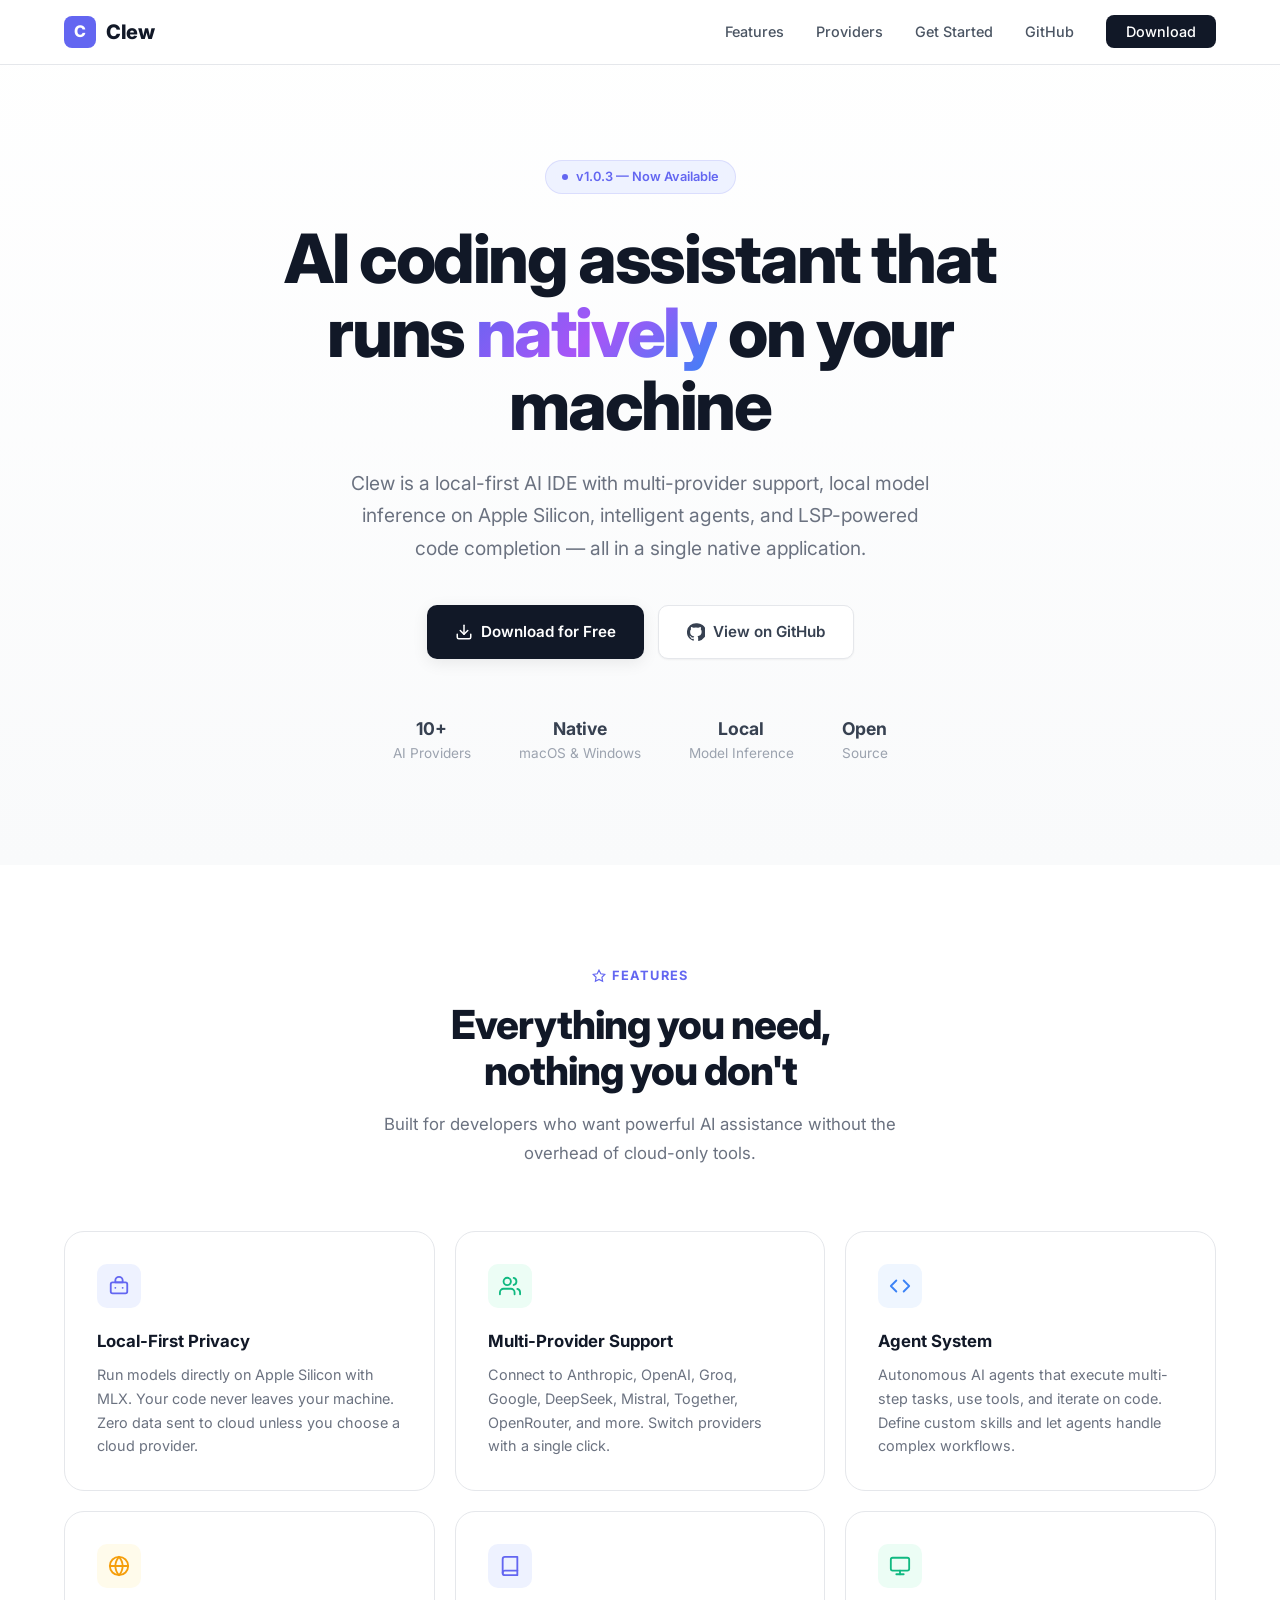
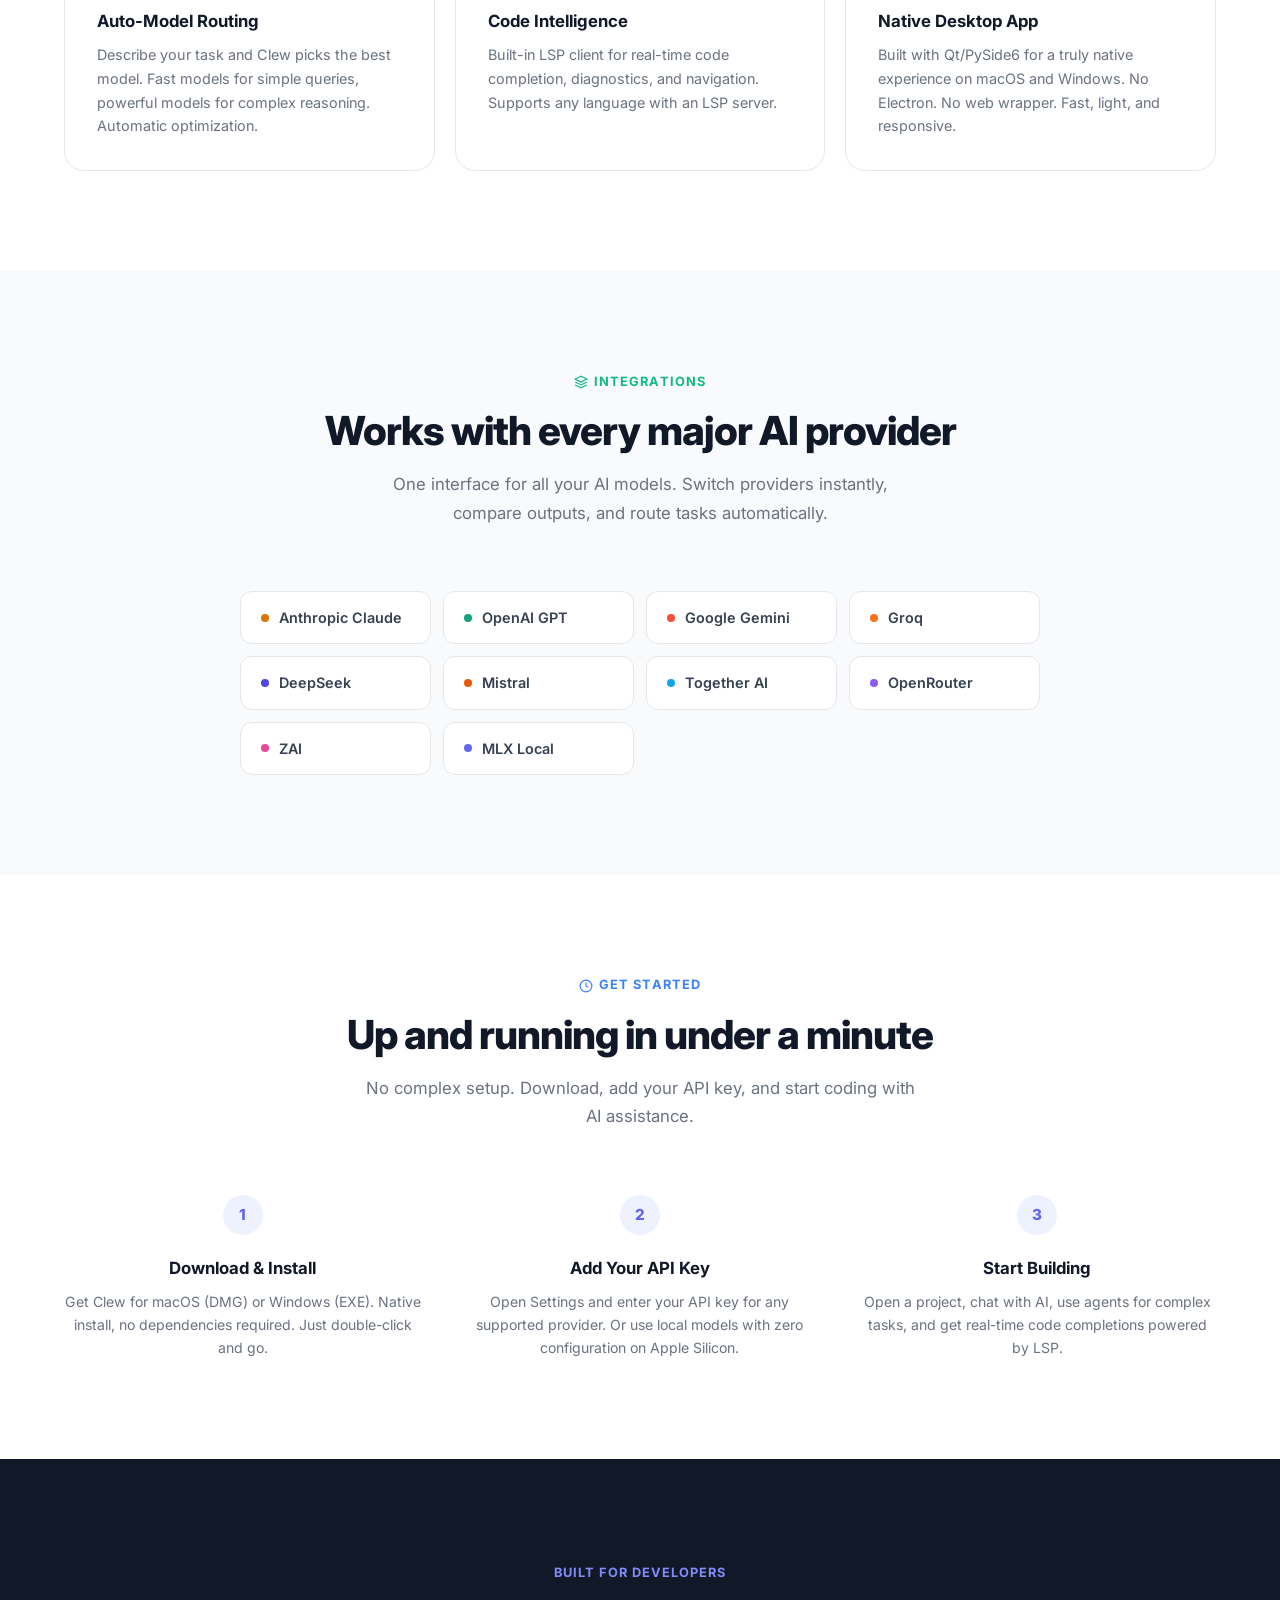
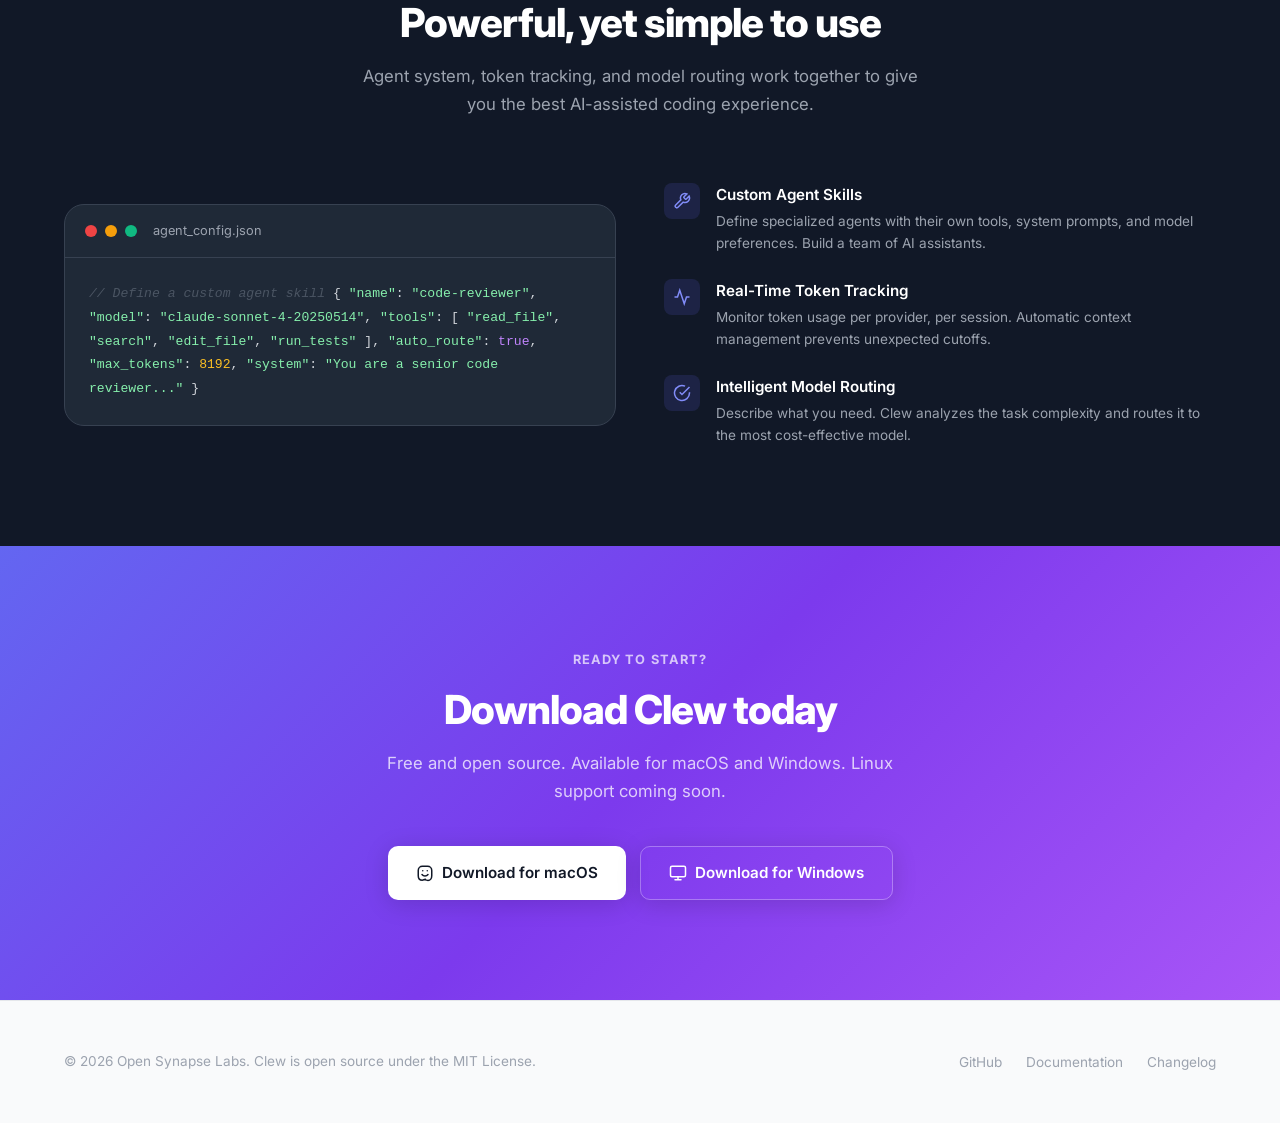
==== index.html @ fd8574e2 "Create index.html landing" ====
<!DOCTYPE html>
<html lang="en">
<head>
<meta charset="UTF-8">
<meta name="viewport" content="width=device-width, initial-scale=1.0">
<title>Clew — Native AI IDE</title>
<meta name="description" content="Clew is a native, local-first AI IDE with multi-provider support, local model inference on Apple Silicon, and intelligent agent system.">
<link rel="preconnect" href="https://fonts.googleapis.com">
<link rel="preconnect" href="https://fonts.gstatic.com" crossorigin>
<link href="https://fonts.googleapis.com/css2?family=Inter:wght@400;500;600;700;800&display=swap" rel="stylesheet">
<style>
*,*::before,*::after{box-sizing:border-box;margin:0;padding:0}
:root{
  --white:#ffffff;--gray-50:#f9fafb;--gray-100:#f3f4f6;--gray-200:#e5e7eb;
  --gray-300:#d1d5db;--gray-400:#9ca3af;--gray-500:#6b7280;--gray-600:#4b5563;
  --gray-700:#374151;--gray-800:#1f2937;--gray-900:#111827;
  --accent:#6366f1;--accent-light:#818cf8;--accent-bg:#eef2ff;
  --green:#10b981;--green-bg:#ecfdf5;
  --blue:#3b82f6;--blue-bg:#eff6ff;
  --amber:#f59e0b;--amber-bg:#fffbeb;
  --radius:12px;--radius-lg:20px;--shadow-sm:0 1px 2px rgba(0,0,0,.05);
  --shadow-md:0 4px 16px rgba(0,0,0,.08);--shadow-lg:0 8px 40px rgba(0,0,0,.1);
  --max-w:1200px;--transition:0.2s ease;
}
html{scroll-behavior:smooth;-webkit-font-smoothing:antialiased}
body{font-family:'Inter',system-ui,-apple-system,sans-serif;color:var(--gray-800);background:var(--white);line-height:1.6;overflow-x:hidden}
a{color:var(--accent);text-decoration:none;transition:color var(--transition)}
a:hover{color:var(--accent-light)}
img{max-width:100%;display:block}

.container{max-width:var(--max-w);margin:0 auto;padding:0 24px}

/* ---- NAV ---- */
nav{position:fixed;top:0;left:0;right:0;z-index:100;background:rgba(255,255,255,.85);backdrop-filter:blur(16px);border-bottom:1px solid var(--gray-200);transition:box-shadow var(--transition)}
nav.scrolled{box-shadow:var(--shadow-sm)}
.nav-inner{display:flex;align-items:center;justify-content:space-between;height:64px}
.logo{display:flex;align-items:center;gap:10px;font-weight:800;font-size:1.25rem;color:var(--gray-900);letter-spacing:-.02em}
.logo-mark{width:32px;height:32px;background:var(--accent);border-radius:8px;display:grid;place-items:center;color:white;font-weight:800;font-size:1rem}
.nav-links{display:flex;align-items:center;gap:32px;list-style:none}
.nav-links a{color:var(--gray-600);font-size:.9rem;font-weight:500;transition:color var(--transition)}
.nav-links a:hover{color:var(--gray-900)}
.nav-cta{background:var(--gray-900);color:white!important;padding:8px 20px;border-radius:8px;font-weight:600;font-size:.875rem;transition:background var(--transition),transform var(--transition)}
.nav-cta:hover{background:var(--gray-700);transform:translateY(-1px);color:white!important}
.mobile-toggle{display:none;background:none;border:none;cursor:pointer;padding:8px}

/* ---- HERO ---- */
.hero{padding:160px 0 100px;text-align:center;background:linear-gradient(180deg,var(--white) 0%,var(--gray-50) 100%)}
.hero-badge{display:inline-flex;align-items:center;gap:8px;background:var(--accent-bg);color:var(--accent);padding:6px 16px;border-radius:100px;font-size:.8rem;font-weight:600;margin-bottom:28px;border:1px solid rgba(99,102,241,.15)}
.hero-badge span{width:6px;height:6px;background:var(--accent);border-radius:50%;animation:pulse 2s infinite}
@keyframes pulse{0%,100%{opacity:1}50%{opacity:.3}}
.hero h1{font-size:clamp(2.5rem,6vw,4.25rem);font-weight:800;line-height:1.08;letter-spacing:-.035em;color:var(--gray-900);margin-bottom:24px;max-width:800px;margin-left:auto;margin-right:auto}
.hero h1 .gradient{background:linear-gradient(135deg,var(--accent) 0%,#a855f7 50%,var(--blue) 100%);-webkit-background-clip:text;-webkit-text-fill-color:transparent;background-clip:text}
.hero p{font-size:clamp(1rem,2vw,1.2rem);color:var(--gray-500);max-width:580px;margin:0 auto 40px;line-height:1.7}
.hero-buttons{display:flex;gap:14px;justify-content:center;flex-wrap:wrap}
.btn{display:inline-flex;align-items:center;gap:8px;padding:14px 28px;border-radius:10px;font-weight:600;font-size:.95rem;border:none;cursor:pointer;transition:all var(--transition)}
.btn-primary{background:var(--gray-900);color:white;box-shadow:var(--shadow-md)}
.btn-primary:hover{background:var(--gray-700);transform:translateY(-2px);box-shadow:var(--shadow-lg);color:white}
.btn-secondary{background:white;color:var(--gray-700);border:1px solid var(--gray-200);box-shadow:var(--shadow-sm)}
.btn-secondary:hover{border-color:var(--gray-300);box-shadow:var(--shadow-md);transform:translateY(-2px);color:var(--gray-900)}
.btn svg{width:18px;height:18px}
.hero-meta{margin-top:56px;display:flex;justify-content:center;gap:48px;flex-wrap:wrap;color:var(--gray-400);font-size:.85rem}
.hero-meta strong{color:var(--gray-700);font-weight:700;font-size:1.1rem;display:block}

/* ---- SECTION COMMON ---- */
section{padding:100px 0}
.section-label{display:inline-flex;align-items:center;gap:6px;font-size:.8rem;font-weight:700;text-transform:uppercase;letter-spacing:.08em;margin-bottom:16px}
.section-title{font-size:clamp(1.8rem,4vw,2.5rem);font-weight:800;letter-spacing:-.025em;color:var(--gray-900);margin-bottom:16px;line-height:1.15}
.section-desc{font-size:1.05rem;color:var(--gray-500);max-width:560px;line-height:1.7}
.section-header{text-align:center;margin-bottom:64px}
.section-header .section-desc{margin:0 auto}

/* ---- FEATURES ---- */
.features{background:var(--white)}
.features-grid{display:grid;grid-template-columns:repeat(3,1fr);gap:20px}
.feature-card{padding:32px;border-radius:var(--radius-lg);border:1px solid var(--gray-200);background:var(--white);transition:all .3s ease}
.feature-card:hover{border-color:var(--gray-300);box-shadow:var(--shadow-md);transform:translateY(-4px)}
.feature-icon{width:44px;height:44px;border-radius:10px;display:grid;place-items:center;margin-bottom:20px;font-size:1.3rem}
.feature-icon.purple{background:var(--accent-bg);color:var(--accent)}
.feature-icon.green{background:var(--green-bg);color:var(--green)}
.feature-icon.blue{background:var(--blue-bg);color:var(--blue)}
.feature-icon.amber{background:var(--amber-bg);color:var(--amber)}
.feature-card h3{font-size:1.05rem;font-weight:700;color:var(--gray-900);margin-bottom:8px}
.feature-card p{font-size:.9rem;color:var(--gray-500);line-height:1.65}

/* ---- PROVIDERS ---- */
.providers{background:var(--gray-50)}
.providers-grid{display:grid;grid-template-columns:repeat(auto-fit,minmax(160px,1fr));gap:12px;max-width:800px;margin:0 auto}
.provider-chip{display:flex;align-items:center;gap:10px;padding:14px 20px;background:white;border:1px solid var(--gray-200);border-radius:var(--radius);font-size:.9rem;font-weight:600;color:var(--gray-700);transition:all var(--transition)}
.provider-chip:hover{border-color:var(--accent);color:var(--accent);box-shadow:var(--shadow-sm)}
.provider-dot{width:8px;height:8px;border-radius:50%;flex-shrink:0}

/* ---- HOW IT WORKS ---- */
.how-it-works{background:var(--white)}
.steps{display:grid;grid-template-columns:repeat(3,1fr);gap:40px;counter-reset:step}
.step{text-align:center;counter-increment:step;position:relative}
.step::before{content:counter(step);display:flex;align-items:center;justify-content:center;width:40px;height:40px;border-radius:50%;background:var(--accent-bg);color:var(--accent);font-weight:800;font-size:.95rem;margin:0 auto 20px}
.step h3{font-size:1.05rem;font-weight:700;color:var(--gray-900);margin-bottom:8px}
.step p{font-size:.88rem;color:var(--gray-500);line-height:1.65}

/* ---- CODE SECTION ---- */
.code-section{background:var(--gray-900);color:var(--gray-100);overflow:hidden}
.code-section .section-label{color:var(--accent-light)}
.code-section .section-title{color:white}
.code-section .section-desc{color:var(--gray-400)}
.code-layout{display:grid;grid-template-columns:1fr 1fr;gap:48px;align-items:center}
.code-block{background:var(--gray-800);border:1px solid var(--gray-700);border-radius:var(--radius-lg);overflow:hidden}
.code-header{display:flex;align-items:center;gap:8px;padding:16px 20px;border-bottom:1px solid var(--gray-700)}
.code-dot{width:12px;height:12px;border-radius:50%}
.code-dot.r{background:#ef4444}.code-dot.y{background:#f59e0b}.code-dot.g{background:#10b981}
.code-header span{margin-left:8px;color:var(--gray-400);font-size:.8rem}
.code-body{padding:24px;font-family:'SF Mono',Monaco,'Cascadia Code',monospace;font-size:.82rem;line-height:1.8;overflow-x:auto;color:var(--gray-300)}
.code-body .kw{color:#c084fc}.code-body .fn{color:#67e8f9}.code-body .str{color:#86efac}.code-body .cmt{color:var(--gray-600);font-style:italic}.code-body .num{color:#fbbf24}
.code-features{display:flex;flex-direction:column;gap:24px}
.code-feat{display:flex;gap:16px;align-items:flex-start}
.code-feat-icon{width:36px;height:36px;border-radius:8px;background:rgba(99,102,241,.15);display:grid;place-items:center;flex-shrink:0;color:var(--accent-light);font-size:1rem}
.code-feat h4{font-size:.95rem;font-weight:600;color:white;margin-bottom:4px}
.code-feat p{font-size:.85rem;color:var(--gray-400);line-height:1.6}

/* ---- CTA ---- */
.cta{background:linear-gradient(135deg,var(--accent) 0%,#7c3aed 50%,#a855f7 100%);text-align:center;color:white}
.cta .section-label{color:rgba(255,255,255,.7)}
.cta .section-title{color:white}
.cta .section-desc{color:rgba(255,255,255,.75);margin:0 auto 40px}
.cta .btn{background:white;color:var(--gray-900);box-shadow:0 4px 24px rgba(0,0,0,.15)}
.cta .btn:hover{transform:translateY(-2px);box-shadow:0 8px 32px rgba(0,0,0,.25);color:var(--gray-900)}
.cta .btn-ghost{background:transparent;color:white;border:1px solid rgba(255,255,255,.3)}
.cta .btn-ghost:hover{background:rgba(255,255,255,.1);border-color:rgba(255,255,255,.5);color:white}

/* ---- FOOTER ---- */
footer{padding:48px 0;border-top:1px solid var(--gray-200);background:var(--gray-50)}
.footer-inner{display:flex;justify-content:space-between;align-items:center;flex-wrap:wrap;gap:20px}
.footer-copy{font-size:.85rem;color:var(--gray-400)}
.footer-links{display:flex;gap:24px;list-style:none}
.footer-links a{font-size:.85rem;color:var(--gray-400);transition:color var(--transition)}
.footer-links a:hover{color:var(--gray-700)}

/* ---- RESPONSIVE ---- */
@media(max-width:1024px){
  .features-grid{grid-template-columns:repeat(2,1fr)}
  .code-layout{grid-template-columns:1fr}
}
@media(max-width:768px){
  .nav-links{display:none}
  .mobile-toggle{display:block}
  .nav-links.open{display:flex;flex-direction:column;position:absolute;top:64px;left:0;right:0;background:white;padding:24px;border-bottom:1px solid var(--gray-200);box-shadow:var(--shadow-md);gap:16px}
  .features-grid{grid-template-columns:1fr}
  .steps{grid-template-columns:1fr;gap:32px}
  section{padding:72px 0}
  .hero{padding:120px 0 72px}
  .hero-meta{gap:32px}
  .footer-inner{flex-direction:column;text-align:center}
}

/* ---- ANIMATIONS ---- */
.fade-in{opacity:0;transform:translateY(24px);transition:opacity .6s ease,transform .6s ease}
.fade-in.visible{opacity:1;transform:translateY(0)}
</style>
</head>
<body>

<!-- NAV -->
<nav id="nav">
  <div class="container nav-inner">
    <a href="#" class="logo">
      <div class="logo-mark">C</div>
      Clew
    </a>
    <ul class="nav-links" id="navLinks">
      <li><a href="#features">Features</a></li>
      <li><a href="#providers">Providers</a></li>
      <li><a href="#how-it-works">Get Started</a></li>
      <li><a href="https://github.com/OpenSynapseLabs/clew" target="_blank" rel="noopener">GitHub</a></li>
      <li><a href="#download" class="nav-cta">Download</a></li>
    </ul>
    <button class="mobile-toggle" id="mobileToggle" aria-label="Menu">
      <svg width="24" height="24" fill="none" stroke="currentColor" stroke-width="2"><path d="M4 6h16M4 12h16M4 18h16"/></svg>
    </button>
  </div>
</nav>

<!-- HERO -->
<section class="hero">
  <div class="container">
    <div class="hero-badge"><span></span> v1.0.3 — Now Available</div>
    <h1>AI coding assistant that<br>runs <span class="gradient">natively</span> on your machine</h1>
    <p>Clew is a local-first AI IDE with multi-provider support, local model inference on Apple Silicon, intelligent agents, and LSP-powered code completion &mdash; all in a single native application.</p>
    <div class="hero-buttons">
      <a href="#download" class="btn btn-primary">
        <svg viewBox="0 0 24 24" fill="none" stroke="currentColor" stroke-width="2" stroke-linecap="round" stroke-linejoin="round"><path d="M21 15v4a2 2 0 01-2 2H5a2 2 0 01-2-2v-4"/><polyline points="7 10 12 15 17 10"/><line x1="12" y1="15" x2="12" y2="3"/></svg>
        Download for Free
      </a>
      <a href="https://github.com/OpenSynapseLabs/clew" target="_blank" rel="noopener" class="btn btn-secondary">
        <svg viewBox="0 0 24 24" fill="currentColor" width="18" height="18"><path d="M12 .3a12 12 0 00-3.8 23.4c.6.1.8-.3.8-.6v-2c-3.3.7-4-1.6-4-1.6-.6-1.4-1.4-1.8-1.4-1.8-1-.7.1-.7.1-.7 1.2.1 1.8 1.2 1.8 1.2 1 1.8 2.8 1.3 3.5 1 .1-.8.4-1.3.7-1.6-2.7-.3-5.5-1.3-5.5-6 0-1.3.5-2.4 1.2-3.2-.1-.4-.5-1.6.1-3.2 0 0 1-.3 3.4 1.2a11.5 11.5 0 016 0c2.3-1.5 3.3-1.2 3.3-1.2.7 1.6.3 2.8.1 3.2.8.8 1.2 1.9 1.2 3.2 0 4.6-2.8 5.6-5.5 5.9.5.4.9 1.2.9 2.4v3.5c0 .3.2.7.8.6A12 12 0 0012 .3"/></svg>
        View on GitHub
      </a>
    </div>
    <div class="hero-meta">
      <div><strong>10+</strong> AI Providers</div>
      <div><strong>Native</strong> macOS &amp; Windows</div>
      <div><strong>Local</strong> Model Inference</div>
      <div><strong>Open</strong> Source</div>
    </div>
  </div>
</section>

<!-- FEATURES -->
<section class="features" id="features">
  <div class="container">
    <div class="section-header">
      <div class="section-label" style="color:var(--accent)">
        <svg width="14" height="14" viewBox="0 0 24 24" fill="none" stroke="currentColor" stroke-width="2"><polygon points="12 2 15.09 8.26 22 9.27 17 14.14 18.18 21.02 12 17.77 5.82 21.02 7 14.14 2 9.27 8.91 8.26 12 2"/></svg>
        Features
      </div>
      <h2 class="section-title">Everything you need,<br>nothing you don't</h2>
      <p class="section-desc">Built for developers who want powerful AI assistance without the overhead of cloud-only tools.</p>
    </div>
    <div class="features-grid">
      <div class="feature-card fade-in">
        <div class="feature-icon purple">
          <svg width="22" height="22" viewBox="0 0 24 24" fill="none" stroke="currentColor" stroke-width="2" stroke-linecap="round" stroke-linejoin="round"><path d="M12 2a4 4 0 014 4v2H8V6a4 4 0 014-4z"/><rect x="3" y="8" width="18" height="12" rx="2"/><line x1="8" y1="14" x2="8" y2="14.01"/><line x1="16" y1="14" x2="16" y2="14.01"/></svg>
        </div>
        <h3>Local-First Privacy</h3>
        <p>Run models directly on Apple Silicon with MLX. Your code never leaves your machine. Zero data sent to cloud unless you choose a cloud provider.</p>
      </div>
      <div class="feature-card fade-in">
        <div class="feature-icon green">
          <svg width="22" height="22" viewBox="0 0 24 24" fill="none" stroke="currentColor" stroke-width="2" stroke-linecap="round" stroke-linejoin="round"><path d="M17 21v-2a4 4 0 00-4-4H5a4 4 0 00-4 4v2"/><circle cx="9" cy="7" r="4"/><path d="M23 21v-2a4 4 0 00-3-3.87"/><path d="M16 3.13a4 4 0 010 7.75"/></svg>
        </div>
        <h3>Multi-Provider Support</h3>
        <p>Connect to Anthropic, OpenAI, Groq, Google, DeepSeek, Mistral, Together, OpenRouter, and more. Switch providers with a single click.</p>
      </div>
      <div class="feature-card fade-in">
        <div class="feature-icon blue">
          <svg width="22" height="22" viewBox="0 0 24 24" fill="none" stroke="currentColor" stroke-width="2" stroke-linecap="round" stroke-linejoin="round"><polyline points="16 18 22 12 16 6"/><polyline points="8 6 2 12 8 18"/></svg>
        </div>
        <h3>Agent System</h3>
        <p>Autonomous AI agents that execute multi-step tasks, use tools, and iterate on code. Define custom skills and let agents handle complex workflows.</p>
      </div>
      <div class="feature-card fade-in">
        <div class="feature-icon amber">
          <svg width="22" height="22" viewBox="0 0 24 24" fill="none" stroke="currentColor" stroke-width="2" stroke-linecap="round" stroke-linejoin="round"><circle cx="12" cy="12" r="10"/><line x1="2" y1="12" x2="22" y2="12"/><path d="M12 2a15.3 15.3 0 014 10 15.3 15.3 0 01-4 10 15.3 15.3 0 01-4-10 15.3 15.3 0 014-10z"/></svg>
        </div>
        <h3>Auto-Model Routing</h3>
        <p>Describe your task and Clew picks the best model. Fast models for simple queries, powerful models for complex reasoning. Automatic optimization.</p>
      </div>
      <div class="feature-card fade-in">
        <div class="feature-icon purple">
          <svg width="22" height="22" viewBox="0 0 24 24" fill="none" stroke="currentColor" stroke-width="2" stroke-linecap="round" stroke-linejoin="round"><path d="M4 19.5A2.5 2.5 0 016.5 17H20"/><path d="M6.5 2H20v20H6.5A2.5 2.5 0 014 19.5v-15A2.5 2.5 0 016.5 2z"/></svg>
        </div>
        <h3>Code Intelligence</h3>
        <p>Built-in LSP client for real-time code completion, diagnostics, and navigation. Supports any language with an LSP server.</p>
      </div>
      <div class="feature-card fade-in">
        <div class="feature-icon green">
          <svg width="22" height="22" viewBox="0 0 24 24" fill="none" stroke="currentColor" stroke-width="2" stroke-linecap="round" stroke-linejoin="round"><rect x="2" y="3" width="20" height="14" rx="2" ry="2"/><line x1="8" y1="21" x2="16" y2="21"/><line x1="12" y1="17" x2="12" y2="21"/></svg>
        </div>
        <h3>Native Desktop App</h3>
        <p>Built with Qt/PySide6 for a truly native experience on macOS and Windows. No Electron. No web wrapper. Fast, light, and responsive.</p>
      </div>
    </div>
  </div>
</section>

<!-- PROVIDERS -->
<section class="providers" id="providers">
  <div class="container">
    <div class="section-header">
      <div class="section-label" style="color:var(--green)">
        <svg width="14" height="14" viewBox="0 0 24 24" fill="none" stroke="currentColor" stroke-width="2"><path d="M12 2L2 7l10 5 10-5-10-5z"/><path d="M2 17l10 5 10-5"/><path d="M2 12l10 5 10-5"/></svg>
        Integrations
      </div>
      <h2 class="section-title">Works with every major AI provider</h2>
      <p class="section-desc">One interface for all your AI models. Switch providers instantly, compare outputs, and route tasks automatically.</p>
    </div>
    <div class="providers-grid fade-in">
      <div class="provider-chip"><div class="provider-dot" style="background:#d97706"></div>Anthropic Claude</div>
      <div class="provider-chip"><div class="provider-dot" style="background:#10a37f"></div>OpenAI GPT</div>
      <div class="provider-chip"><div class="provider-dot" style="background:#f55036"></div>Google Gemini</div>
      <div class="provider-chip"><div class="provider-dot" style="background:#f97316"></div>Groq</div>
      <div class="provider-chip"><div class="provider-dot" style="background:#4f46e5"></div>DeepSeek</div>
      <div class="provider-chip"><div class="provider-dot" style="background:#ea580c"></div>Mistral</div>
      <div class="provider-chip"><div class="provider-dot" style="background:#0ea5e9"></div>Together AI</div>
      <div class="provider-chip"><div class="provider-dot" style="background:#8b5cf6"></div>OpenRouter</div>
      <div class="provider-chip"><div class="provider-dot" style="background:#ec4899"></div>ZAI</div>
      <div class="provider-chip"><div class="provider-dot" style="background:#6366f1"></div>MLX Local</div>
    </div>
  </div>
</section>

<!-- HOW IT WORKS -->
<section class="how-it-works" id="how-it-works">
  <div class="container">
    <div class="section-header">
      <div class="section-label" style="color:var(--blue)">
        <svg width="14" height="14" viewBox="0 0 24 24" fill="none" stroke="currentColor" stroke-width="2"><circle cx="12" cy="12" r="10"/><polyline points="12 6 12 12 16 14"/></svg>
        Get Started
      </div>
      <h2 class="section-title">Up and running in under a minute</h2>
      <p class="section-desc">No complex setup. Download, add your API key, and start coding with AI assistance.</p>
    </div>
    <div class="steps">
      <div class="step fade-in">
        <h3>Download &amp; Install</h3>
        <p>Get Clew for macOS (DMG) or Windows (EXE). Native install, no dependencies required. Just double-click and go.</p>
      </div>
      <div class="step fade-in">
        <h3>Add Your API Key</h3>
        <p>Open Settings and enter your API key for any supported provider. Or use local models with zero configuration on Apple Silicon.</p>
      </div>
      <div class="step fade-in">
        <h3>Start Building</h3>
        <p>Open a project, chat with AI, use agents for complex tasks, and get real-time code completions powered by LSP.</p>
      </div>
    </div>
  </div>
</section>

<!-- CODE SECTION -->
<section class="code-section">
  <div class="container">
    <div class="section-header">
      <div class="section-label">Built for Developers</div>
      <h2 class="section-title">Powerful, yet simple to use</h2>
      <p class="section-desc">Agent system, token tracking, and model routing work together to give you the best AI-assisted coding experience.</p>
    </div>
    <div class="code-layout">
      <div class="code-block fade-in">
        <div class="code-header">
          <div class="code-dot r"></div>
          <div class="code-dot y"></div>
          <div class="code-dot g"></div>
          <span>agent_config.json</span>
        </div>
        <div class="code-body"><span class="cmt">// Define a custom agent skill</span>
{
  <span class="str">"name"</span>: <span class="str">"code-reviewer"</span>,
  <span class="str">"model"</span>: <span class="str">"claude-sonnet-4-20250514"</span>,
  <span class="str">"tools"</span>: [
    <span class="str">"read_file"</span>,
    <span class="str">"search"</span>,
    <span class="str">"edit_file"</span>,
    <span class="str">"run_tests"</span>
  ],
  <span class="str">"auto_route"</span>: <span class="kw">true</span>,
  <span class="str">"max_tokens"</span>: <span class="num">8192</span>,
  <span class="str">"system"</span>: <span class="str">"You are a senior code reviewer..."</span>
}</div>
      </div>
      <div class="code-features">
        <div class="code-feat fade-in">
          <div class="code-feat-icon">
            <svg width="18" height="18" viewBox="0 0 24 24" fill="none" stroke="currentColor" stroke-width="2"><path d="M14.7 6.3a1 1 0 000 1.4l1.6 1.6a1 1 0 001.4 0l3.77-3.77a6 6 0 01-7.94 7.94l-6.91 6.91a2.12 2.12 0 01-3-3l6.91-6.91a6 6 0 017.94-7.94l-3.76 3.76z"/></svg>
          </div>
          <div>
            <h4>Custom Agent Skills</h4>
            <p>Define specialized agents with their own tools, system prompts, and model preferences. Build a team of AI assistants.</p>
          </div>
        </div>
        <div class="code-feat fade-in">
          <div class="code-feat-icon">
            <svg width="18" height="18" viewBox="0 0 24 24" fill="none" stroke="currentColor" stroke-width="2"><polyline points="22 12 18 12 15 21 9 3 6 12 2 12"/></svg>
          </div>
          <div>
            <h4>Real-Time Token Tracking</h4>
            <p>Monitor token usage per provider, per session. Automatic context management prevents unexpected cutoffs.</p>
          </div>
        </div>
        <div class="code-feat fade-in">
          <div class="code-feat-icon">
            <svg width="18" height="18" viewBox="0 0 24 24" fill="none" stroke="currentColor" stroke-width="2"><path d="M22 11.08V12a10 10 0 11-5.93-9.14"/><polyline points="22 4 12 14.01 9 11.01"/></svg>
          </div>
          <div>
            <h4>Intelligent Model Routing</h4>
            <p>Describe what you need. Clew analyzes the task complexity and routes it to the most cost-effective model.</p>
          </div>
        </div>
      </div>
    </div>
  </div>
</section>

<!-- CTA / DOWNLOAD -->
<section class="cta" id="download">
  <div class="container">
    <div class="section-label">Ready to Start?</div>
    <h2 class="section-title">Download Clew today</h2>
    <p class="section-desc">Free and open source. Available for macOS and Windows. Linux support coming soon.</p>
    <div class="hero-buttons" style="margin-top:40px">
      <a href="#" class="btn" onclick="alert('Download will be available after GitHub Release setup')">
        <svg width="18" height="18" viewBox="0 0 24 24" fill="none" stroke="currentColor" stroke-width="2" stroke-linecap="round" stroke-linejoin="round"><path d="M12 20.94c1.5 0 2.75 1.06 4 1.06 3 0 5-3 5-6.5V8.5C21 5.42 18.58 3 15.5 3h-7C5.42 3 3 5.42 3 8.5v7C3 19.08 5.42 21.5 8.5 21.5c1.25 0 2.5-1.06 4-1.06h-.5z"/><path d="M8 14s1.5 2 4 2 4-2 4-2"/><line x1="9" y1="9" x2="9.01" y2="9"/><line x1="15" y1="9" x2="15.01" y2="9"/></svg>
        Download for macOS
      </a>
      <a href="#" class="btn btn-ghost" onclick="alert('Download will be available after GitHub Release setup')">
        <svg width="18" height="18" viewBox="0 0 24 24" fill="none" stroke="currentColor" stroke-width="2" stroke-linecap="round" stroke-linejoin="round"><rect x="2" y="3" width="20" height="14" rx="2"/><path d="M8 21h8M12 17v4"/></svg>
        Download for Windows
      </a>
    </div>
  </div>
</section>

<!-- FOOTER -->
<footer>
  <div class="container footer-inner">
    <div class="footer-copy">&copy; 2026 Open Synapse Labs. Clew is open source under the MIT License.</div>
    <ul class="footer-links">
      <li><a href="https://github.com/OpenSynapseLabs/clew" target="_blank" rel="noopener">GitHub</a></li>
      <li><a href="#">Documentation</a></li>
      <li><a href="#">Changelog</a></li>
    </ul>
  </div>
</footer>

<script>
// Nav scroll effect
const nav=document.getElementById('nav');
window.addEventListener('scroll',()=>{nav.classList.toggle('scrolled',window.scrollY>10)});

// Mobile toggle
const toggle=document.getElementById('mobileToggle');
const links=document.getElementById('navLinks');
toggle.addEventListener('click',()=>links.classList.toggle('open'));
links.querySelectorAll('a').forEach(a=>a.addEventListener('click',()=>links.classList.remove('open')));

// Scroll animations
const obs=new IntersectionObserver((entries)=>{
  entries.forEach(e=>{if(e.isIntersecting){e.target.classList.add('visible');obs.unobserve(e.target)}})
},{threshold:0.15,rootMargin:'0px 0px -40px 0px'});
document.querySelectorAll('.fade-in').forEach(el=>obs.observe(el));
</script>
</body>
</html>
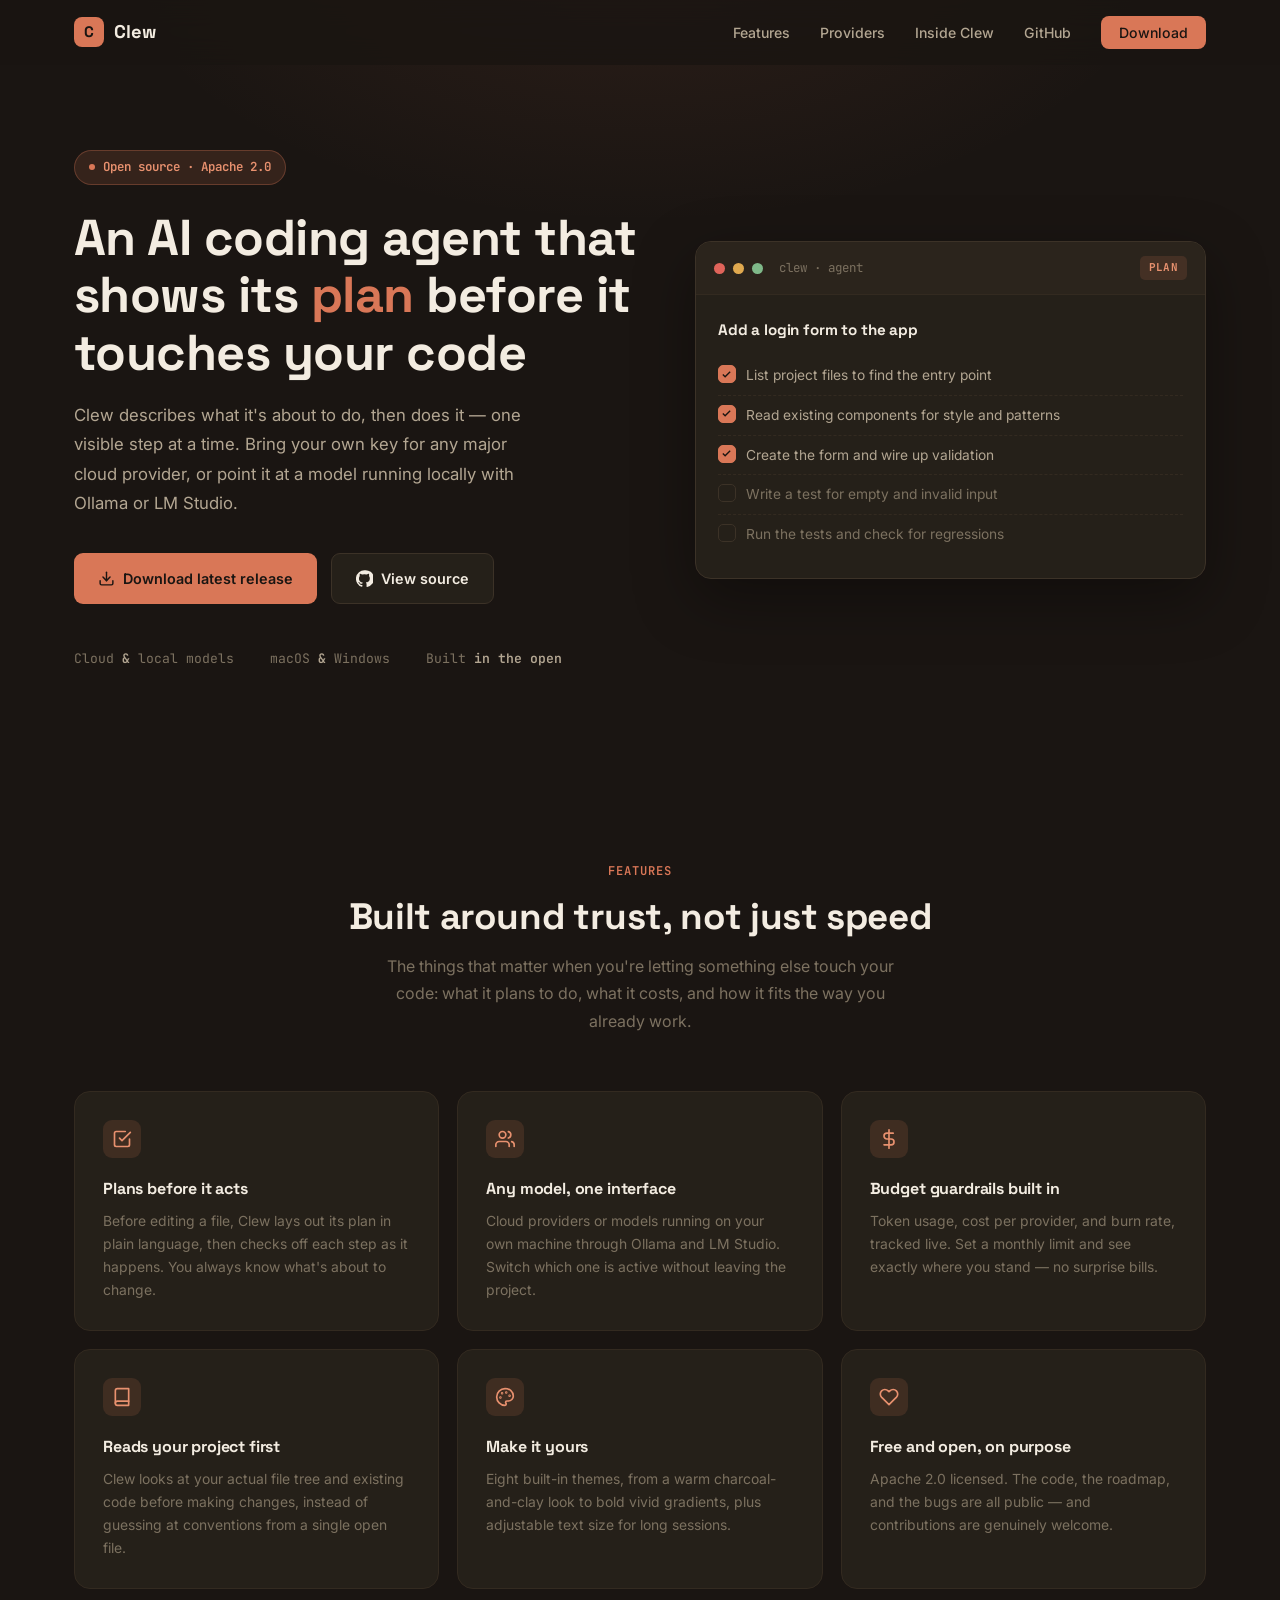
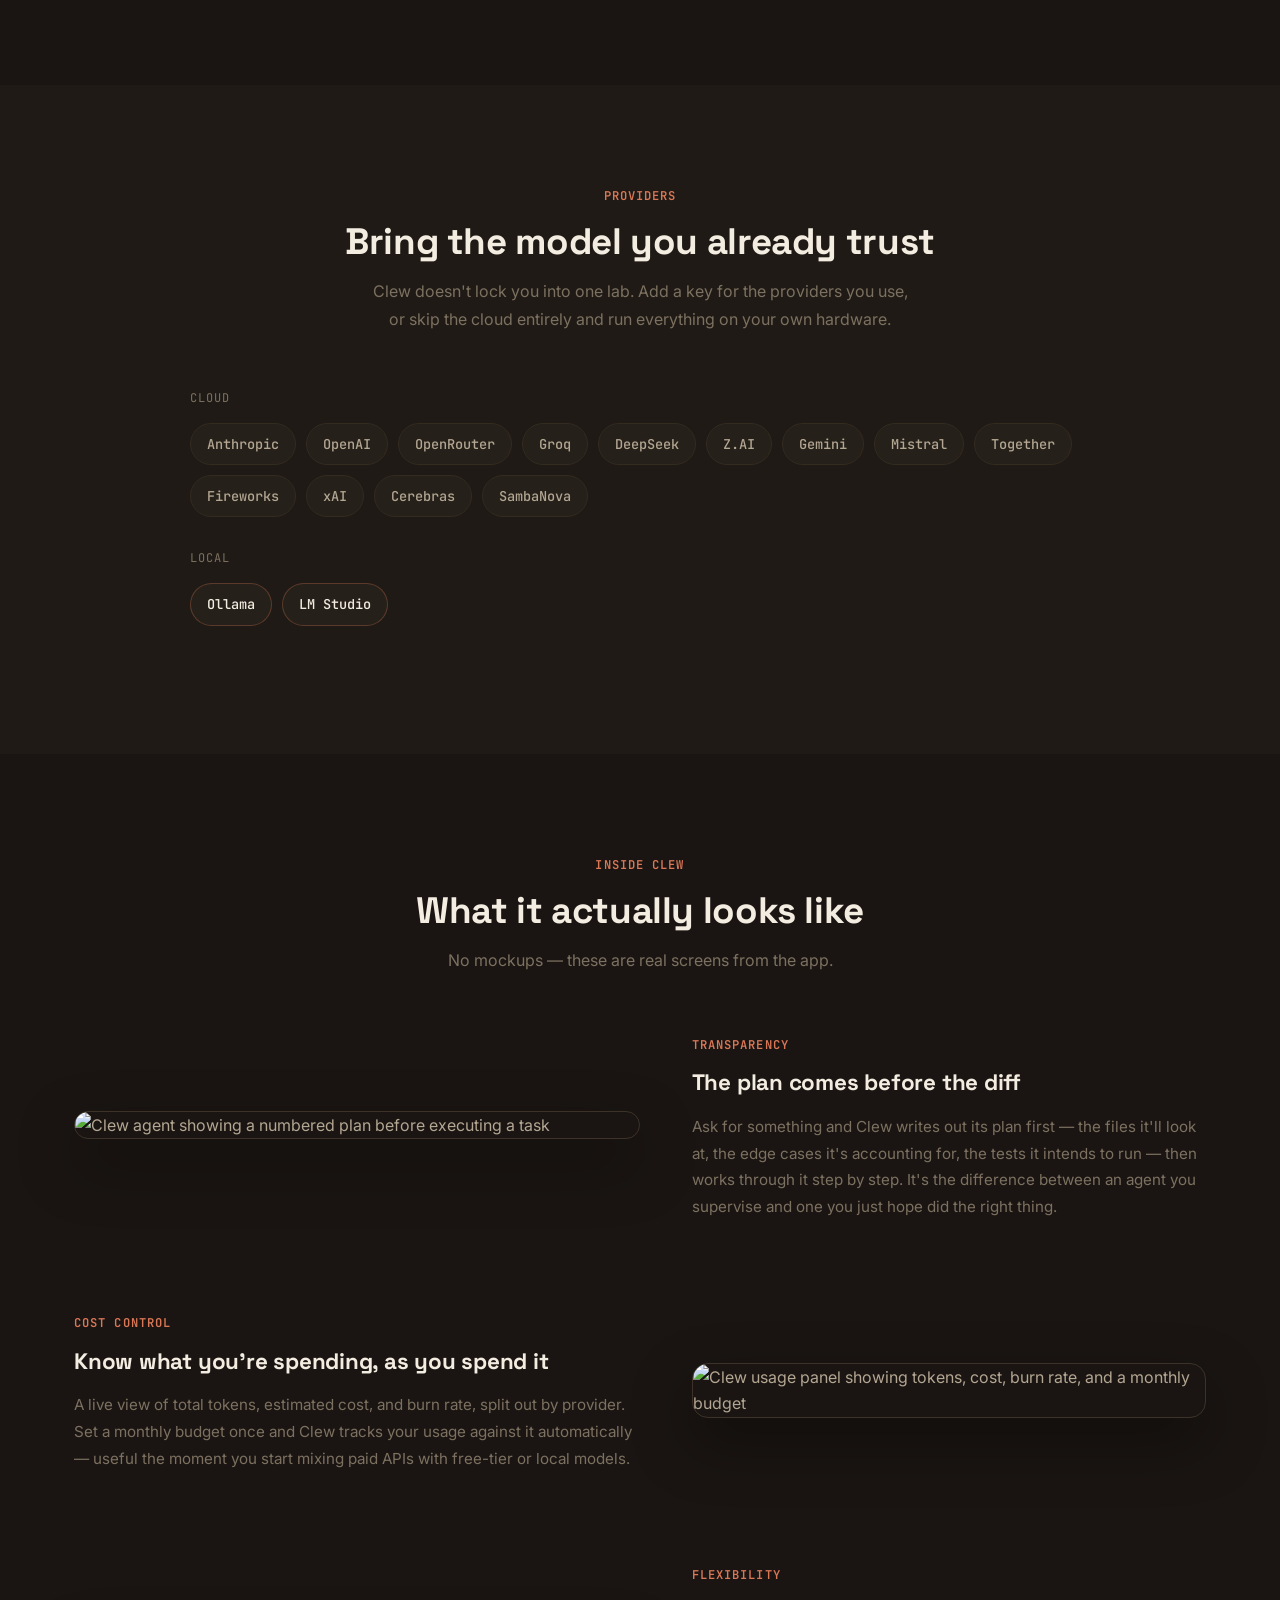
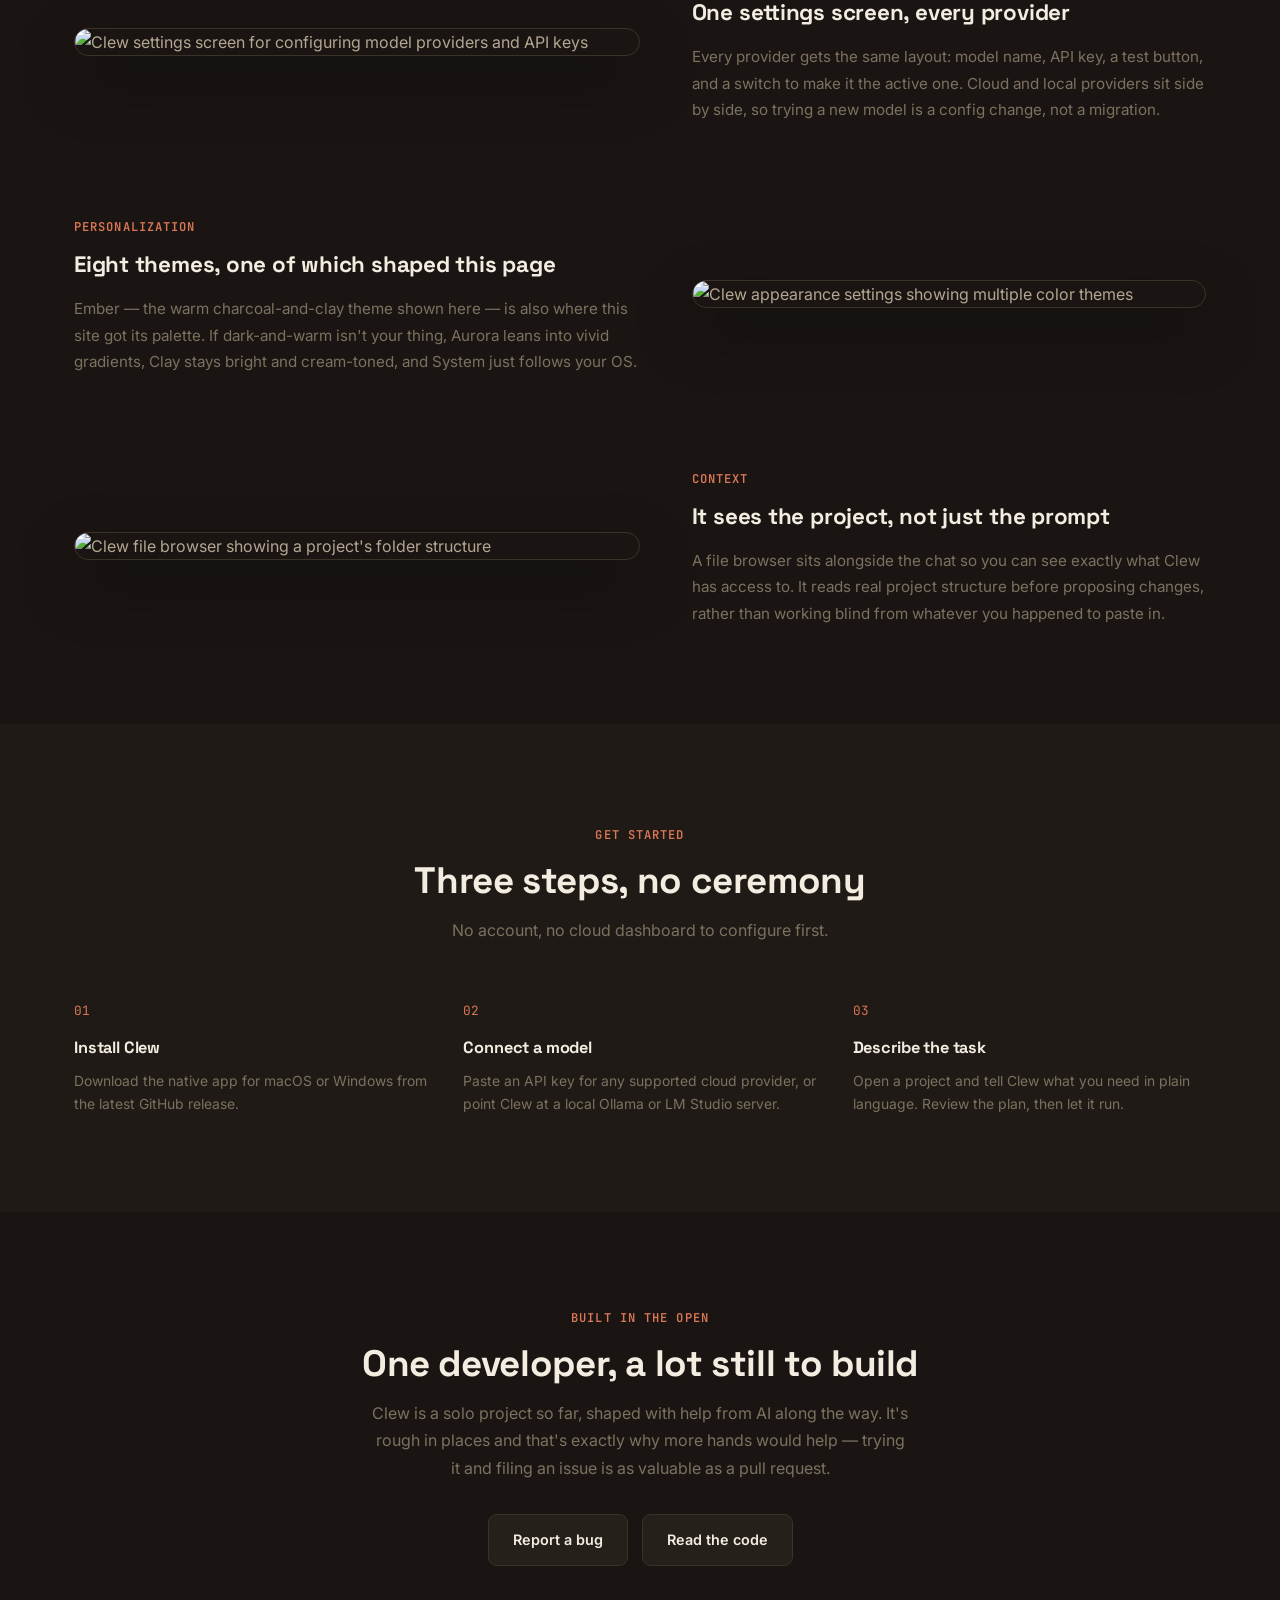
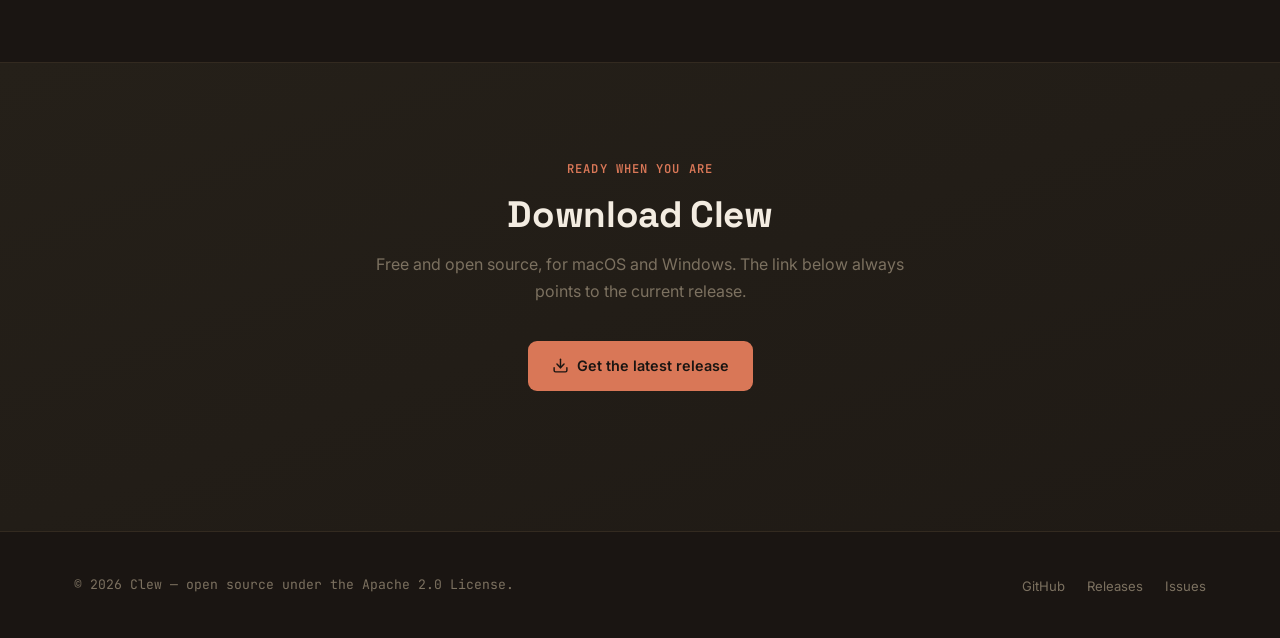
==== commit 945b8bc2: "Update print statement from 'Hello' to 'Goodbye'" ====
--- a/index.html
+++ b/index.html
@@ -3,156 +3,173 @@
 <head>
 <meta charset="UTF-8">
 <meta name="viewport" content="width=device-width, initial-scale=1.0">
-<title>Clew — Native AI IDE</title>
-<meta name="description" content="Clew is a native, local-first AI IDE with multi-provider support, local model inference on Apple Silicon, and intelligent agent system.">
+<title>Clew — an AI coding agent for the models you already use</title>
+<meta name="description" content="Clew is an open-source AI coding agent. It plans before it acts, works with cloud providers or local models via Ollama and LM Studio, and keeps your spend visible.">
 <link rel="preconnect" href="https://fonts.googleapis.com">
 <link rel="preconnect" href="https://fonts.gstatic.com" crossorigin>
-<link href="https://fonts.googleapis.com/css2?family=Inter:wght@400;500;600;700;800&display=swap" rel="stylesheet">
+<link href="https://fonts.googleapis.com/css2?family=Space+Grotesk:wght@500;600;700&family=Inter:wght@400;500;600;700&family=JetBrains+Mono:wght@400;500;600&display=swap" rel="stylesheet">
 <style>
 *,*::before,*::after{box-sizing:border-box;margin:0;padding:0}
 :root{
-  --white:#ffffff;--gray-50:#f9fafb;--gray-100:#f3f4f6;--gray-200:#e5e7eb;
-  --gray-300:#d1d5db;--gray-400:#9ca3af;--gray-500:#6b7280;--gray-600:#4b5563;
-  --gray-700:#374151;--gray-800:#1f2937;--gray-900:#111827;
-  --accent:#6366f1;--accent-light:#818cf8;--accent-bg:#eef2ff;
-  --green:#10b981;--green-bg:#ecfdf5;
-  --blue:#3b82f6;--blue-bg:#eff6ff;
-  --amber:#f59e0b;--amber-bg:#fffbeb;
-  --radius:12px;--radius-lg:20px;--shadow-sm:0 1px 2px rgba(0,0,0,.05);
-  --shadow-md:0 4px 16px rgba(0,0,0,.08);--shadow-lg:0 8px 40px rgba(0,0,0,.1);
-  --max-w:1200px;--transition:0.2s ease;
+  --bg:#1a1512;
+  --bg-alt:#1f1a15;
+  --surface:#252019;
+  --surface-2:#2b241c;
+  --border:#3c3227;
+  --border-soft:#332a20;
+  --text:#f3ece1;
+  --text-dim:#b3a692;
+  --text-dimmer:#7c7160;
+  --accent:#d97757;
+  --accent-hi:#e8916f;
+  --accent-soft:rgba(217,119,87,.14);
+  --accent-soft-border:rgba(217,119,87,.3);
+  --green:#8fb996;
+  --radius:10px;
+  --radius-lg:16px;
+  --max-w:1180px;
+  --serif-display:'Space Grotesk',system-ui,sans-serif;
+  --body:'Inter',system-ui,-apple-system,sans-serif;
+  --mono:'JetBrains Mono',ui-monospace,monospace;
 }
 html{scroll-behavior:smooth;-webkit-font-smoothing:antialiased}
-body{font-family:'Inter',system-ui,-apple-system,sans-serif;color:var(--gray-800);background:var(--white);line-height:1.6;overflow-x:hidden}
-a{color:var(--accent);text-decoration:none;transition:color var(--transition)}
-a:hover{color:var(--accent-light)}
+@media(prefers-reduced-motion:reduce){html{scroll-behavior:auto}*{animation-duration:.01ms!important;animation-iteration-count:1!important;transition-duration:.01ms!important}}
+body{font-family:var(--body);color:var(--text-dim);background:var(--bg);line-height:1.65;overflow-x:hidden}
+a{color:var(--accent);text-decoration:none;transition:color .2s ease}
+a:hover{color:var(--accent-hi)}
 img{max-width:100%;display:block}
-
 .container{max-width:var(--max-w);margin:0 auto;padding:0 24px}
+h1,h2,h3,h4{font-family:var(--serif-display);color:var(--text);letter-spacing:-.01em}
 
 /* ---- NAV ---- */
-nav{position:fixed;top:0;left:0;right:0;z-index:100;background:rgba(255,255,255,.85);backdrop-filter:blur(16px);border-bottom:1px solid var(--gray-200);transition:box-shadow var(--transition)}
-nav.scrolled{box-shadow:var(--shadow-sm)}
+nav{position:fixed;top:0;left:0;right:0;z-index:100;background:rgba(26,21,18,.82);backdrop-filter:blur(14px);border-bottom:1px solid transparent;transition:border-color .2s ease}
+nav.scrolled{border-bottom-color:var(--border-soft)}
 .nav-inner{display:flex;align-items:center;justify-content:space-between;height:64px}
-.logo{display:flex;align-items:center;gap:10px;font-weight:800;font-size:1.25rem;color:var(--gray-900);letter-spacing:-.02em}
-.logo-mark{width:32px;height:32px;background:var(--accent);border-radius:8px;display:grid;place-items:center;color:white;font-weight:800;font-size:1rem}
-.nav-links{display:flex;align-items:center;gap:32px;list-style:none}
-.nav-links a{color:var(--gray-600);font-size:.9rem;font-weight:500;transition:color var(--transition)}
-.nav-links a:hover{color:var(--gray-900)}
-.nav-cta{background:var(--gray-900);color:white!important;padding:8px 20px;border-radius:8px;font-weight:600;font-size:.875rem;transition:background var(--transition),transform var(--transition)}
-.nav-cta:hover{background:var(--gray-700);transform:translateY(-1px);color:white!important}
-.mobile-toggle{display:none;background:none;border:none;cursor:pointer;padding:8px}
+.logo{display:flex;align-items:center;gap:10px;font-family:var(--serif-display);font-weight:700;font-size:1.15rem;color:var(--text)}
+.logo-mark{width:30px;height:30px;background:var(--accent);border-radius:8px;display:grid;place-items:center;color:#1a1512;font-weight:700;font-size:.95rem;font-family:var(--serif-display)}
+.nav-links{display:flex;align-items:center;gap:30px;list-style:none}
+.nav-links a{color:var(--text-dim);font-size:.88rem;font-weight:500}
+.nav-links a:hover{color:var(--text)}
+.nav-cta{background:var(--accent);color:#1a1512!important;padding:8px 18px;border-radius:8px;font-weight:600;font-size:.85rem}
+.nav-cta:hover{background:var(--accent-hi);color:#1a1512!important}
+.mobile-toggle{display:none;background:none;border:none;cursor:pointer;padding:8px;color:var(--text)}
 
 /* ---- HERO ---- */
-.hero{padding:160px 0 100px;text-align:center;background:linear-gradient(180deg,var(--white) 0%,var(--gray-50) 100%)}
-.hero-badge{display:inline-flex;align-items:center;gap:8px;background:var(--accent-bg);color:var(--accent);padding:6px 16px;border-radius:100px;font-size:.8rem;font-weight:600;margin-bottom:28px;border:1px solid rgba(99,102,241,.15)}
+.hero{padding:150px 0 90px;background:radial-gradient(ellipse 900px 500px at 50% -10%,rgba(217,119,87,.10),transparent 60%)}
+.hero-inner{display:grid;grid-template-columns:1.05fr .95fr;gap:56px;align-items:center}
+.hero-badge{display:inline-flex;align-items:center;gap:8px;background:var(--accent-soft);color:var(--accent-hi);padding:6px 14px;border-radius:100px;font-size:.78rem;font-weight:600;margin-bottom:24px;border:1px solid var(--accent-soft-border);font-family:var(--mono)}
 .hero-badge span{width:6px;height:6px;background:var(--accent);border-radius:50%;animation:pulse 2s infinite}
-@keyframes pulse{0%,100%{opacity:1}50%{opacity:.3}}
-.hero h1{font-size:clamp(2.5rem,6vw,4.25rem);font-weight:800;line-height:1.08;letter-spacing:-.035em;color:var(--gray-900);margin-bottom:24px;max-width:800px;margin-left:auto;margin-right:auto}
-.hero h1 .gradient{background:linear-gradient(135deg,var(--accent) 0%,#a855f7 50%,var(--blue) 100%);-webkit-background-clip:text;-webkit-text-fill-color:transparent;background-clip:text}
-.hero p{font-size:clamp(1rem,2vw,1.2rem);color:var(--gray-500);max-width:580px;margin:0 auto 40px;line-height:1.7}
-.hero-buttons{display:flex;gap:14px;justify-content:center;flex-wrap:wrap}
-.btn{display:inline-flex;align-items:center;gap:8px;padding:14px 28px;border-radius:10px;font-weight:600;font-size:.95rem;border:none;cursor:pointer;transition:all var(--transition)}
-.btn-primary{background:var(--gray-900);color:white;box-shadow:var(--shadow-md)}
-.btn-primary:hover{background:var(--gray-700);transform:translateY(-2px);box-shadow:var(--shadow-lg);color:white}
-.btn-secondary{background:white;color:var(--gray-700);border:1px solid var(--gray-200);box-shadow:var(--shadow-sm)}
-.btn-secondary:hover{border-color:var(--gray-300);box-shadow:var(--shadow-md);transform:translateY(-2px);color:var(--gray-900)}
-.btn svg{width:18px;height:18px}
-.hero-meta{margin-top:56px;display:flex;justify-content:center;gap:48px;flex-wrap:wrap;color:var(--gray-400);font-size:.85rem}
-.hero-meta strong{color:var(--gray-700);font-weight:700;font-size:1.1rem;display:block}
+@keyframes pulse{0%,100%{opacity:1}50%{opacity:.35}}
+.hero h1{font-size:clamp(2.1rem,4.2vw,3.15rem);font-weight:700;line-height:1.14;margin-bottom:20px}
+.hero h1 .accent-word{color:var(--accent)}
+.hero p{font-size:1.05rem;color:var(--text-dim);max-width:480px;margin-bottom:34px;line-height:1.75}
+.hero-buttons{display:flex;gap:14px;flex-wrap:wrap;margin-bottom:44px}
+.btn{display:inline-flex;align-items:center;gap:8px;padding:13px 24px;border-radius:9px;font-weight:600;font-size:.9rem;border:none;cursor:pointer;transition:all .2s ease;font-family:var(--body)}
+.btn-primary{background:var(--accent);color:#1a1512}
+.btn-primary:hover{background:var(--accent-hi);transform:translateY(-2px);color:#1a1512}
+.btn-secondary{background:var(--surface);color:var(--text);border:1px solid var(--border)}
+.btn-secondary:hover{border-color:var(--accent-soft-border);transform:translateY(-2px)}
+.btn svg{width:17px;height:17px}
+.hero-meta{display:flex;gap:36px;flex-wrap:wrap;color:var(--text-dimmer);font-size:.82rem;font-family:var(--mono)}
+.hero-meta strong{color:var(--text-dim);font-weight:600}
+
+/* ---- HERO WIDGET (signature element) ---- */
+.plan-widget{background:var(--surface);border:1px solid var(--border);border-radius:var(--radius-lg);overflow:hidden;box-shadow:0 20px 60px rgba(0,0,0,.35)}
+.plan-widget-header{display:flex;align-items:center;gap:8px;padding:14px 18px;border-bottom:1px solid var(--border-soft);background:var(--surface-2)}
+.pw-dot{width:11px;height:11px;border-radius:50%}
+.pw-dot.r{background:#e0645a}.pw-dot.y{background:#e0a94f}.pw-dot.g{background:#7fb989}
+.plan-widget-header span{margin-left:8px;color:var(--text-dimmer);font-size:.78rem;font-family:var(--mono)}
+.pw-badge{margin-left:auto;background:var(--accent-soft);color:var(--accent-hi);font-size:.68rem;font-weight:700;padding:3px 9px;border-radius:5px;letter-spacing:.03em;font-family:var(--mono)}
+.plan-widget-body{padding:22px 22px 24px}
+.plan-widget-body h4{font-size:.95rem;font-weight:700;margin-bottom:14px;color:var(--text)}
+.pw-step{display:flex;align-items:flex-start;gap:10px;padding:8px 0;font-size:.86rem;color:var(--text-dimmer);border-bottom:1px dashed var(--border-soft)}
+.pw-step:last-child{border-bottom:none}
+.pw-check{flex-shrink:0;width:18px;height:18px;border-radius:5px;border:1.5px solid var(--border);display:grid;place-items:center;margin-top:1px;transition:all .3s ease}
+.pw-step.done .pw-check{background:var(--accent);border-color:var(--accent)}
+.pw-step.done{color:var(--text-dim)}
+.pw-check svg{width:11px;height:11px;color:#1a1512;opacity:0;transition:opacity .2s ease}
+.pw-step.done .pw-check svg{opacity:1}
 
 /* ---- SECTION COMMON ---- */
-section{padding:100px 0}
-.section-label{display:inline-flex;align-items:center;gap:6px;font-size:.8rem;font-weight:700;text-transform:uppercase;letter-spacing:.08em;margin-bottom:16px}
-.section-title{font-size:clamp(1.8rem,4vw,2.5rem);font-weight:800;letter-spacing:-.025em;color:var(--gray-900);margin-bottom:16px;line-height:1.15}
-.section-desc{font-size:1.05rem;color:var(--gray-500);max-width:560px;line-height:1.7}
-.section-header{text-align:center;margin-bottom:64px}
+section{padding:96px 0}
+.section-label{display:inline-flex;align-items:center;gap:7px;font-size:.76rem;font-weight:600;text-transform:uppercase;letter-spacing:.09em;margin-bottom:14px;color:var(--accent);font-family:var(--mono)}
+.section-title{font-size:clamp(1.7rem,3.4vw,2.3rem);font-weight:700;margin-bottom:14px;line-height:1.2}
+.section-desc{font-size:1rem;color:var(--text-dimmer);max-width:540px;line-height:1.7}
+.section-header{text-align:center;margin-bottom:56px}
 .section-header .section-desc{margin:0 auto}
 
 /* ---- FEATURES ---- */
-.features{background:var(--white)}
-.features-grid{display:grid;grid-template-columns:repeat(3,1fr);gap:20px}
-.feature-card{padding:32px;border-radius:var(--radius-lg);border:1px solid var(--gray-200);background:var(--white);transition:all .3s ease}
-.feature-card:hover{border-color:var(--gray-300);box-shadow:var(--shadow-md);transform:translateY(-4px)}
-.feature-icon{width:44px;height:44px;border-radius:10px;display:grid;place-items:center;margin-bottom:20px;font-size:1.3rem}
-.feature-icon.purple{background:var(--accent-bg);color:var(--accent)}
-.feature-icon.green{background:var(--green-bg);color:var(--green)}
-.feature-icon.blue{background:var(--blue-bg);color:var(--blue)}
-.feature-icon.amber{background:var(--amber-bg);color:var(--amber)}
-.feature-card h3{font-size:1.05rem;font-weight:700;color:var(--gray-900);margin-bottom:8px}
-.feature-card p{font-size:.9rem;color:var(--gray-500);line-height:1.65}
+.features-grid{display:grid;grid-template-columns:repeat(3,1fr);gap:18px}
+.feature-card{padding:28px;border-radius:var(--radius-lg);border:1px solid var(--border-soft);background:var(--surface);transition:all .25s ease}
+.feature-card:hover{border-color:var(--accent-soft-border);transform:translateY(-3px)}
+.feature-icon{width:38px;height:38px;border-radius:9px;display:grid;place-items:center;margin-bottom:18px;background:var(--accent-soft);color:var(--accent-hi)}
+.feature-card h3{font-size:1rem;font-weight:700;margin-bottom:8px}
+.feature-card p{font-size:.87rem;color:var(--text-dimmer);line-height:1.65}
 
 /* ---- PROVIDERS ---- */
-.providers{background:var(--gray-50)}
-.providers-grid{display:grid;grid-template-columns:repeat(auto-fit,minmax(160px,1fr));gap:12px;max-width:800px;margin:0 auto}
-.provider-chip{display:flex;align-items:center;gap:10px;padding:14px 20px;background:white;border:1px solid var(--gray-200);border-radius:var(--radius);font-size:.9rem;font-weight:600;color:var(--gray-700);transition:all var(--transition)}
-.provider-chip:hover{border-color:var(--accent);color:var(--accent);box-shadow:var(--shadow-sm)}
-.provider-dot{width:8px;height:8px;border-radius:50%;flex-shrink:0}
+.providers{background:var(--bg-alt)}
+.provider-group-label{font-family:var(--mono);font-size:.75rem;color:var(--text-dimmer);text-transform:uppercase;letter-spacing:.08em;margin:0 auto 14px;max-width:900px;text-align:left}
+.providers-grid{display:flex;flex-wrap:wrap;gap:10px;max-width:900px;margin:0 auto 32px}
+.provider-chip{padding:9px 16px;background:var(--surface);border:1px solid var(--border-soft);border-radius:100px;font-size:.85rem;font-weight:500;color:var(--text-dim);font-family:var(--mono)}
+.provider-chip.local{border-color:var(--accent-soft-border);color:var(--text)}
+
+/* ---- SHOWCASE ---- */
+.showcase-row{display:grid;grid-template-columns:1.1fr 1fr;gap:52px;align-items:center;margin-bottom:88px}
+.showcase-row:last-child{margin-bottom:0}
+.showcase-row.rev .shot{order:2}
+.showcase-row.rev .copy{order:1}
+.shot{border-radius:var(--radius-lg);overflow:hidden;border:1px solid var(--border);box-shadow:0 24px 60px rgba(0,0,0,.35)}
+.shot img{width:100%;display:block}
+.showcase-copy .section-label{margin-bottom:10px}
+.showcase-copy h3{font-size:1.4rem;margin-bottom:12px}
+.showcase-copy p{font-size:.95rem;color:var(--text-dimmer);line-height:1.75}
 
 /* ---- HOW IT WORKS ---- */
-.how-it-works{background:var(--white)}
-.steps{display:grid;grid-template-columns:repeat(3,1fr);gap:40px;counter-reset:step}
-.step{text-align:center;counter-increment:step;position:relative}
-.step::before{content:counter(step);display:flex;align-items:center;justify-content:center;width:40px;height:40px;border-radius:50%;background:var(--accent-bg);color:var(--accent);font-weight:800;font-size:.95rem;margin:0 auto 20px}
-.step h3{font-size:1.05rem;font-weight:700;color:var(--gray-900);margin-bottom:8px}
-.step p{font-size:.88rem;color:var(--gray-500);line-height:1.65}
-
-/* ---- CODE SECTION ---- */
-.code-section{background:var(--gray-900);color:var(--gray-100);overflow:hidden}
-.code-section .section-label{color:var(--accent-light)}
-.code-section .section-title{color:white}
-.code-section .section-desc{color:var(--gray-400)}
-.code-layout{display:grid;grid-template-columns:1fr 1fr;gap:48px;align-items:center}
-.code-block{background:var(--gray-800);border:1px solid var(--gray-700);border-radius:var(--radius-lg);overflow:hidden}
-.code-header{display:flex;align-items:center;gap:8px;padding:16px 20px;border-bottom:1px solid var(--gray-700)}
-.code-dot{width:12px;height:12px;border-radius:50%}
-.code-dot.r{background:#ef4444}.code-dot.y{background:#f59e0b}.code-dot.g{background:#10b981}
-.code-header span{margin-left:8px;color:var(--gray-400);font-size:.8rem}
-.code-body{padding:24px;font-family:'SF Mono',Monaco,'Cascadia Code',monospace;font-size:.82rem;line-height:1.8;overflow-x:auto;color:var(--gray-300)}
-.code-body .kw{color:#c084fc}.code-body .fn{color:#67e8f9}.code-body .str{color:#86efac}.code-body .cmt{color:var(--gray-600);font-style:italic}.code-body .num{color:#fbbf24}
-.code-features{display:flex;flex-direction:column;gap:24px}
-.code-feat{display:flex;gap:16px;align-items:flex-start}
-.code-feat-icon{width:36px;height:36px;border-radius:8px;background:rgba(99,102,241,.15);display:grid;place-items:center;flex-shrink:0;color:var(--accent-light);font-size:1rem}
-.code-feat h4{font-size:.95rem;font-weight:600;color:white;margin-bottom:4px}
-.code-feat p{font-size:.85rem;color:var(--gray-400);line-height:1.6}
+.how-it-works{background:var(--bg-alt)}
+.steps{display:grid;grid-template-columns:repeat(3,1fr);gap:36px}
+.step{padding:0}
+.step-num{font-family:var(--mono);font-size:.8rem;color:var(--accent);margin-bottom:14px}
+.step h3{font-size:1.02rem;font-weight:700;margin-bottom:8px}
+.step p{font-size:.87rem;color:var(--text-dimmer);line-height:1.65}
+
+/* ---- CONTRIBUTE ---- */
+.contribute{text-align:center}
+.contribute .section-desc{margin:0 auto 32px}
+.contribute-links{display:flex;gap:14px;justify-content:center;flex-wrap:wrap}
 
 /* ---- CTA ---- */
-.cta{background:linear-gradient(135deg,var(--accent) 0%,#7c3aed 50%,#a855f7 100%);text-align:center;color:white}
-.cta .section-label{color:rgba(255,255,255,.7)}
-.cta .section-title{color:white}
-.cta .section-desc{color:rgba(255,255,255,.75);margin:0 auto 40px}
-.cta .btn{background:white;color:var(--gray-900);box-shadow:0 4px 24px rgba(0,0,0,.15)}
-.cta .btn:hover{transform:translateY(-2px);box-shadow:0 8px 32px rgba(0,0,0,.25);color:var(--gray-900)}
-.cta .btn-ghost{background:transparent;color:white;border:1px solid rgba(255,255,255,.3)}
-.cta .btn-ghost:hover{background:rgba(255,255,255,.1);border-color:rgba(255,255,255,.5);color:white}
+.cta{background:linear-gradient(160deg,var(--surface) 0%,var(--bg-alt) 100%);text-align:center;border-top:1px solid var(--border-soft);border-bottom:1px solid var(--border-soft)}
+.cta .section-desc{margin:0 auto 36px}
 
 /* ---- FOOTER ---- */
-footer{padding:48px 0;border-top:1px solid var(--gray-200);background:var(--gray-50)}
+footer{padding:40px 0}
 .footer-inner{display:flex;justify-content:space-between;align-items:center;flex-wrap:wrap;gap:20px}
-.footer-copy{font-size:.85rem;color:var(--gray-400)}
-.footer-links{display:flex;gap:24px;list-style:none}
-.footer-links a{font-size:.85rem;color:var(--gray-400);transition:color var(--transition)}
-.footer-links a:hover{color:var(--gray-700)}
+.footer-copy{font-size:.82rem;color:var(--text-dimmer);font-family:var(--mono)}
+.footer-links{display:flex;gap:22px;list-style:none}
+.footer-links a{font-size:.82rem;color:var(--text-dimmer)}
+.footer-links a:hover{color:var(--text-dim)}
 
 /* ---- RESPONSIVE ---- */
 @media(max-width:1024px){
   .features-grid{grid-template-columns:repeat(2,1fr)}
-  .code-layout{grid-template-columns:1fr}
+  .hero-inner{grid-template-columns:1fr;gap:48px}
+  .hero p{max-width:100%}
+  .showcase-row,.showcase-row.rev{grid-template-columns:1fr}
+  .showcase-row .shot,.showcase-row.rev .shot,.showcase-row .copy,.showcase-row.rev .copy{order:unset}
 }
 @media(max-width:768px){
   .nav-links{display:none}
   .mobile-toggle{display:block}
-  .nav-links.open{display:flex;flex-direction:column;position:absolute;top:64px;left:0;right:0;background:white;padding:24px;border-bottom:1px solid var(--gray-200);box-shadow:var(--shadow-md);gap:16px}
+  .nav-links.open{display:flex;flex-direction:column;position:absolute;top:64px;left:0;right:0;background:var(--bg);padding:22px;border-bottom:1px solid var(--border-soft);gap:16px}
   .features-grid{grid-template-columns:1fr}
-  .steps{grid-template-columns:1fr;gap:32px}
-  section{padding:72px 0}
-  .hero{padding:120px 0 72px}
-  .hero-meta{gap:32px}
+  .steps{grid-template-columns:1fr;gap:28px}
+  section{padding:64px 0}
+  .hero{padding:112px 0 64px}
   .footer-inner{flex-direction:column;text-align:center}
 }
 
-/* ---- ANIMATIONS ---- */
-.fade-in{opacity:0;transform:translateY(24px);transition:opacity .6s ease,transform .6s ease}
+/* ---- FADE-IN ---- */
+.fade-in{opacity:0;transform:translateY(20px);transition:opacity .6s ease,transform .6s ease}
 .fade-in.visible{opacity:1;transform:translateY(0)}
 </style>
 </head>
@@ -168,94 +185,110 @@
     <ul class="nav-links" id="navLinks">
       <li><a href="#features">Features</a></li>
       <li><a href="#providers">Providers</a></li>
-      <li><a href="#how-it-works">Get Started</a></li>
-      <li><a href="https://github.com/OpenSynapseLabs/clew" target="_blank" rel="noopener">GitHub</a></li>
-      <li><a href="#download" class="nav-cta">Download</a></li>
+      <li><a href="#showcase">Inside Clew</a></li>
+      <li><a href="https://github.com/ilyaosovskoi/Clew" target="_blank" rel="noopener">GitHub</a></li>
+      <li><a href="https://github.com/ilyaosovskoi/Clew/releases/latest" target="_blank" rel="noopener" class="nav-cta">Download</a></li>
     </ul>
     <button class="mobile-toggle" id="mobileToggle" aria-label="Menu">
-      <svg width="24" height="24" fill="none" stroke="currentColor" stroke-width="2"><path d="M4 6h16M4 12h16M4 18h16"/></svg>
+      <svg width="22" height="22" fill="none" stroke="currentColor" stroke-width="2"><path d="M4 6h16M4 12h16M4 18h16"/></svg>
     </button>
   </div>
 </nav>
 
 <!-- HERO -->
 <section class="hero">
-  <div class="container">
-    <div class="hero-badge"><span></span> v1.0.3 — Now Available</div>
-    <h1>AI coding assistant that<br>runs <span class="gradient">natively</span> on your machine</h1>
-    <p>Clew is a local-first AI IDE with multi-provider support, local model inference on Apple Silicon, intelligent agents, and LSP-powered code completion &mdash; all in a single native application.</p>
-    <div class="hero-buttons">
-      <a href="#download" class="btn btn-primary">
-        <svg viewBox="0 0 24 24" fill="none" stroke="currentColor" stroke-width="2" stroke-linecap="round" stroke-linejoin="round"><path d="M21 15v4a2 2 0 01-2 2H5a2 2 0 01-2-2v-4"/><polyline points="7 10 12 15 17 10"/><line x1="12" y1="15" x2="12" y2="3"/></svg>
-        Download for Free
-      </a>
-      <a href="https://github.com/OpenSynapseLabs/clew" target="_blank" rel="noopener" class="btn btn-secondary">
-        <svg viewBox="0 0 24 24" fill="currentColor" width="18" height="18"><path d="M12 .3a12 12 0 00-3.8 23.4c.6.1.8-.3.8-.6v-2c-3.3.7-4-1.6-4-1.6-.6-1.4-1.4-1.8-1.4-1.8-1-.7.1-.7.1-.7 1.2.1 1.8 1.2 1.8 1.2 1 1.8 2.8 1.3 3.5 1 .1-.8.4-1.3.7-1.6-2.7-.3-5.5-1.3-5.5-6 0-1.3.5-2.4 1.2-3.2-.1-.4-.5-1.6.1-3.2 0 0 1-.3 3.4 1.2a11.5 11.5 0 016 0c2.3-1.5 3.3-1.2 3.3-1.2.7 1.6.3 2.8.1 3.2.8.8 1.2 1.9 1.2 3.2 0 4.6-2.8 5.6-5.5 5.9.5.4.9 1.2.9 2.4v3.5c0 .3.2.7.8.6A12 12 0 0012 .3"/></svg>
-        View on GitHub
-      </a>
-    </div>
-    <div class="hero-meta">
-      <div><strong>10+</strong> AI Providers</div>
-      <div><strong>Native</strong> macOS &amp; Windows</div>
-      <div><strong>Local</strong> Model Inference</div>
-      <div><strong>Open</strong> Source</div>
+  <div class="container hero-inner">
+    <div>
+      <div class="hero-badge"><span></span> Open source · Apache 2.0</div>
+      <h1>An AI coding agent that shows its <span class="accent-word">plan</span> before it touches your code</h1>
+      <p>Clew describes what it's about to do, then does it — one visible step at a time. Bring your own key for any major cloud provider, or point it at a model running locally with Ollama or LM Studio.</p>
+      <div class="hero-buttons">
+        <a href="https://github.com/ilyaosovskoi/Clew/releases/latest" target="_blank" rel="noopener" class="btn btn-primary">
+          <svg viewBox="0 0 24 24" fill="none" stroke="currentColor" stroke-width="2" stroke-linecap="round" stroke-linejoin="round"><path d="M21 15v4a2 2 0 01-2 2H5a2 2 0 01-2-2v-4"/><polyline points="7 10 12 15 17 10"/><line x1="12" y1="15" x2="12" y2="3"/></svg>
+          Download latest release
+        </a>
+        <a href="https://github.com/ilyaosovskoi/Clew" target="_blank" rel="noopener" class="btn btn-secondary">
+          <svg viewBox="0 0 24 24" fill="currentColor" width="17" height="17"><path d="M12 .3a12 12 0 00-3.8 23.4c.6.1.8-.3.8-.6v-2c-3.3.7-4-1.6-4-1.6-.6-1.4-1.4-1.8-1.4-1.8-1-.7.1-.7.1-.7 1.2.1 1.8 1.2 1.8 1.2 1 1.8 2.8 1.3 3.5 1 .1-.8.4-1.3.7-1.6-2.7-.3-5.5-1.3-5.5-6 0-1.3.5-2.4 1.2-3.2-.1-.4-.5-1.6.1-3.2 0 0 1-.3 3.4 1.2a11.5 11.5 0 016 0c2.3-1.5 3.3-1.2 3.3-1.2.7 1.6.3 2.8.1 3.2.8.8 1.2 1.9 1.2 3.2 0 4.6-2.8 5.6-5.5 5.9.5.4.9 1.2.9 2.4v3.5c0 .3.2.7.8.6A12 12 0 0012 .3"/></svg>
+          View source
+        </a>
+      </div>
+      <div class="hero-meta">
+        <div>Cloud <strong>&amp;</strong> local models</div>
+        <div>macOS <strong>&amp;</strong> Windows</div>
+        <div>Built <strong>in the open</strong></div>
+      </div>
+    </div>
+
+    <div class="plan-widget fade-in">
+      <div class="plan-widget-header">
+        <div class="pw-dot r"></div><div class="pw-dot y"></div><div class="pw-dot g"></div>
+        <span>clew · agent</span>
+        <div class="pw-badge">PLAN</div>
+      </div>
+      <div class="plan-widget-body">
+        <h4>Add a login form to the app</h4>
+        <div id="pwSteps">
+          <div class="pw-step"><div class="pw-check"><svg viewBox="0 0 24 24" fill="none" stroke="currentColor" stroke-width="3"><polyline points="20 6 9 17 4 12"/></svg></div>List project files to find the entry point</div>
+          <div class="pw-step"><div class="pw-check"><svg viewBox="0 0 24 24" fill="none" stroke="currentColor" stroke-width="3"><polyline points="20 6 9 17 4 12"/></svg></div>Read existing components for style and patterns</div>
+          <div class="pw-step"><div class="pw-check"><svg viewBox="0 0 24 24" fill="none" stroke="currentColor" stroke-width="3"><polyline points="20 6 9 17 4 12"/></svg></div>Create the form and wire up validation</div>
+          <div class="pw-step"><div class="pw-check"><svg viewBox="0 0 24 24" fill="none" stroke="currentColor" stroke-width="3"><polyline points="20 6 9 17 4 12"/></svg></div>Write a test for empty and invalid input</div>
+          <div class="pw-step"><div class="pw-check"><svg viewBox="0 0 24 24" fill="none" stroke="currentColor" stroke-width="3"><polyline points="20 6 9 17 4 12"/></svg></div>Run the tests and check for regressions</div>
+        </div>
+      </div>
     </div>
   </div>
 </section>
 
 <!-- FEATURES -->
-<section class="features" id="features">
+<section id="features">
   <div class="container">
     <div class="section-header">
-      <div class="section-label" style="color:var(--accent)">
-        <svg width="14" height="14" viewBox="0 0 24 24" fill="none" stroke="currentColor" stroke-width="2"><polygon points="12 2 15.09 8.26 22 9.27 17 14.14 18.18 21.02 12 17.77 5.82 21.02 7 14.14 2 9.27 8.91 8.26 12 2"/></svg>
-        Features
-      </div>
-      <h2 class="section-title">Everything you need,<br>nothing you don't</h2>
-      <p class="section-desc">Built for developers who want powerful AI assistance without the overhead of cloud-only tools.</p>
+      <div class="section-label">Features</div>
+      <h2 class="section-title">Built around trust, not just speed</h2>
+      <p class="section-desc">The things that matter when you're letting something else touch your code: what it plans to do, what it costs, and how it fits the way you already work.</p>
     </div>
     <div class="features-grid">
       <div class="feature-card fade-in">
-        <div class="feature-icon purple">
-          <svg width="22" height="22" viewBox="0 0 24 24" fill="none" stroke="currentColor" stroke-width="2" stroke-linecap="round" stroke-linejoin="round"><path d="M12 2a4 4 0 014 4v2H8V6a4 4 0 014-4z"/><rect x="3" y="8" width="18" height="12" rx="2"/><line x1="8" y1="14" x2="8" y2="14.01"/><line x1="16" y1="14" x2="16" y2="14.01"/></svg>
-        </div>
-        <h3>Local-First Privacy</h3>
-        <p>Run models directly on Apple Silicon with MLX. Your code never leaves your machine. Zero data sent to cloud unless you choose a cloud provider.</p>
-      </div>
-      <div class="feature-card fade-in">
-        <div class="feature-icon green">
-          <svg width="22" height="22" viewBox="0 0 24 24" fill="none" stroke="currentColor" stroke-width="2" stroke-linecap="round" stroke-linejoin="round"><path d="M17 21v-2a4 4 0 00-4-4H5a4 4 0 00-4 4v2"/><circle cx="9" cy="7" r="4"/><path d="M23 21v-2a4 4 0 00-3-3.87"/><path d="M16 3.13a4 4 0 010 7.75"/></svg>
-        </div>
-        <h3>Multi-Provider Support</h3>
-        <p>Connect to Anthropic, OpenAI, Groq, Google, DeepSeek, Mistral, Together, OpenRouter, and more. Switch providers with a single click.</p>
-      </div>
-      <div class="feature-card fade-in">
-        <div class="feature-icon blue">
-          <svg width="22" height="22" viewBox="0 0 24 24" fill="none" stroke="currentColor" stroke-width="2" stroke-linecap="round" stroke-linejoin="round"><polyline points="16 18 22 12 16 6"/><polyline points="8 6 2 12 8 18"/></svg>
-        </div>
-        <h3>Agent System</h3>
-        <p>Autonomous AI agents that execute multi-step tasks, use tools, and iterate on code. Define custom skills and let agents handle complex workflows.</p>
-      </div>
-      <div class="feature-card fade-in">
-        <div class="feature-icon amber">
-          <svg width="22" height="22" viewBox="0 0 24 24" fill="none" stroke="currentColor" stroke-width="2" stroke-linecap="round" stroke-linejoin="round"><circle cx="12" cy="12" r="10"/><line x1="2" y1="12" x2="22" y2="12"/><path d="M12 2a15.3 15.3 0 014 10 15.3 15.3 0 01-4 10 15.3 15.3 0 01-4-10 15.3 15.3 0 014-10z"/></svg>
-        </div>
-        <h3>Auto-Model Routing</h3>
-        <p>Describe your task and Clew picks the best model. Fast models for simple queries, powerful models for complex reasoning. Automatic optimization.</p>
-      </div>
-      <div class="feature-card fade-in">
-        <div class="feature-icon purple">
-          <svg width="22" height="22" viewBox="0 0 24 24" fill="none" stroke="currentColor" stroke-width="2" stroke-linecap="round" stroke-linejoin="round"><path d="M4 19.5A2.5 2.5 0 016.5 17H20"/><path d="M6.5 2H20v20H6.5A2.5 2.5 0 014 19.5v-15A2.5 2.5 0 016.5 2z"/></svg>
-        </div>
-        <h3>Code Intelligence</h3>
-        <p>Built-in LSP client for real-time code completion, diagnostics, and navigation. Supports any language with an LSP server.</p>
-      </div>
-      <div class="feature-card fade-in">
-        <div class="feature-icon green">
-          <svg width="22" height="22" viewBox="0 0 24 24" fill="none" stroke="currentColor" stroke-width="2" stroke-linecap="round" stroke-linejoin="round"><rect x="2" y="3" width="20" height="14" rx="2" ry="2"/><line x1="8" y1="21" x2="16" y2="21"/><line x1="12" y1="17" x2="12" y2="21"/></svg>
-        </div>
-        <h3>Native Desktop App</h3>
-        <p>Built with Qt/PySide6 for a truly native experience on macOS and Windows. No Electron. No web wrapper. Fast, light, and responsive.</p>
+        <div class="feature-icon">
+          <svg width="20" height="20" viewBox="0 0 24 24" fill="none" stroke="currentColor" stroke-width="2" stroke-linecap="round" stroke-linejoin="round"><path d="M9 11l3 3L22 4"/><path d="M21 12v7a2 2 0 01-2 2H5a2 2 0 01-2-2V5a2 2 0 012-2h11"/></svg>
+        </div>
+        <h3>Plans before it acts</h3>
+        <p>Before editing a file, Clew lays out its plan in plain language, then checks off each step as it happens. You always know what's about to change.</p>
+      </div>
+      <div class="feature-card fade-in">
+        <div class="feature-icon">
+          <svg width="20" height="20" viewBox="0 0 24 24" fill="none" stroke="currentColor" stroke-width="2" stroke-linecap="round" stroke-linejoin="round"><path d="M17 21v-2a4 4 0 00-4-4H5a4 4 0 00-4 4v2"/><circle cx="9" cy="7" r="4"/><path d="M23 21v-2a4 4 0 00-3-3.87"/><path d="M16 3.13a4 4 0 010 7.75"/></svg>
+        </div>
+        <h3>Any model, one interface</h3>
+        <p>Cloud providers or models running on your own machine through Ollama and LM Studio. Switch which one is active without leaving the project.</p>
+      </div>
+      <div class="feature-card fade-in">
+        <div class="feature-icon">
+          <svg width="20" height="20" viewBox="0 0 24 24" fill="none" stroke="currentColor" stroke-width="2" stroke-linecap="round" stroke-linejoin="round"><line x1="12" y1="1" x2="12" y2="23"/><path d="M17 5H9.5a3.5 3.5 0 000 7h5a3.5 3.5 0 010 7H6"/></svg>
+        </div>
+        <h3>Budget guardrails built in</h3>
+        <p>Token usage, cost per provider, and burn rate, tracked live. Set a monthly limit and see exactly where you stand — no surprise bills.</p>
+      </div>
+      <div class="feature-card fade-in">
+        <div class="feature-icon">
+          <svg width="20" height="20" viewBox="0 0 24 24" fill="none" stroke="currentColor" stroke-width="2" stroke-linecap="round" stroke-linejoin="round"><path d="M4 19.5A2.5 2.5 0 016.5 17H20"/><path d="M6.5 2H20v20H6.5A2.5 2.5 0 014 19.5v-15A2.5 2.5 0 016.5 2z"/></svg>
+        </div>
+        <h3>Reads your project first</h3>
+        <p>Clew looks at your actual file tree and existing code before making changes, instead of guessing at conventions from a single open file.</p>
+      </div>
+      <div class="feature-card fade-in">
+        <div class="feature-icon">
+          <svg width="20" height="20" viewBox="0 0 24 24" fill="none" stroke="currentColor" stroke-width="2" stroke-linecap="round" stroke-linejoin="round"><circle cx="13.5" cy="6.5" r=".5"/><circle cx="17.5" cy="10.5" r=".5"/><circle cx="8.5" cy="7.5" r=".5"/><circle cx="6.5" cy="12.5" r=".5"/><path d="M12 2C6.5 2 2 6.5 2 12s4.5 10 10 10c.9 0 1.5-.7 1.5-1.5 0-.4-.2-.8-.4-1.1-.2-.3-.4-.7-.4-1.1 0-.8.7-1.5 1.5-1.5H16c3.3 0 6-2.7 6-6 0-5-4.5-9-10-9z"/></svg>
+        </div>
+        <h3>Make it yours</h3>
+        <p>Eight built-in themes, from a warm charcoal-and-clay look to bold vivid gradients, plus adjustable text size for long sessions.</p>
+      </div>
+      <div class="feature-card fade-in">
+        <div class="feature-icon">
+          <svg width="20" height="20" viewBox="0 0 24 24" fill="none" stroke="currentColor" stroke-width="2" stroke-linecap="round" stroke-linejoin="round"><path d="M20.84 4.61a5.5 5.5 0 00-7.78 0L12 5.67l-1.06-1.06a5.5 5.5 0 00-7.78 7.78l1.06 1.06L12 21.23l7.78-7.78 1.06-1.06a5.5 5.5 0 000-7.78z"/></svg>
+        </div>
+        <h3>Free and open, on purpose</h3>
+        <p>Apache 2.0 licensed. The code, the roadmap, and the bugs are all public — and contributions are genuinely welcome.</p>
       </div>
     </div>
   </div>
@@ -265,24 +298,86 @@
 <section class="providers" id="providers">
   <div class="container">
     <div class="section-header">
-      <div class="section-label" style="color:var(--green)">
-        <svg width="14" height="14" viewBox="0 0 24 24" fill="none" stroke="currentColor" stroke-width="2"><path d="M12 2L2 7l10 5 10-5-10-5z"/><path d="M2 17l10 5 10-5"/><path d="M2 12l10 5 10-5"/></svg>
-        Integrations
-      </div>
-      <h2 class="section-title">Works with every major AI provider</h2>
-      <p class="section-desc">One interface for all your AI models. Switch providers instantly, compare outputs, and route tasks automatically.</p>
-    </div>
+      <div class="section-label">Providers</div>
+      <h2 class="section-title">Bring the model you already trust</h2>
+      <p class="section-desc">Clew doesn't lock you into one lab. Add a key for the providers you use, or skip the cloud entirely and run everything on your own hardware.</p>
+    </div>
+    <div class="provider-group-label">Cloud</div>
     <div class="providers-grid fade-in">
-      <div class="provider-chip"><div class="provider-dot" style="background:#d97706"></div>Anthropic Claude</div>
-      <div class="provider-chip"><div class="provider-dot" style="background:#10a37f"></div>OpenAI GPT</div>
-      <div class="provider-chip"><div class="provider-dot" style="background:#f55036"></div>Google Gemini</div>
-      <div class="provider-chip"><div class="provider-dot" style="background:#f97316"></div>Groq</div>
-      <div class="provider-chip"><div class="provider-dot" style="background:#4f46e5"></div>DeepSeek</div>
-      <div class="provider-chip"><div class="provider-dot" style="background:#ea580c"></div>Mistral</div>
-      <div class="provider-chip"><div class="provider-dot" style="background:#0ea5e9"></div>Together AI</div>
-      <div class="provider-chip"><div class="provider-dot" style="background:#8b5cf6"></div>OpenRouter</div>
-      <div class="provider-chip"><div class="provider-dot" style="background:#ec4899"></div>ZAI</div>
-      <div class="provider-chip"><div class="provider-dot" style="background:#6366f1"></div>MLX Local</div>
+      <div class="provider-chip">Anthropic</div>
+      <div class="provider-chip">OpenAI</div>
+      <div class="provider-chip">OpenRouter</div>
+      <div class="provider-chip">Groq</div>
+      <div class="provider-chip">DeepSeek</div>
+      <div class="provider-chip">Z.AI</div>
+      <div class="provider-chip">Gemini</div>
+      <div class="provider-chip">Mistral</div>
+      <div class="provider-chip">Together</div>
+      <div class="provider-chip">Fireworks</div>
+      <div class="provider-chip">xAI</div>
+      <div class="provider-chip">Cerebras</div>
+      <div class="provider-chip">SambaNova</div>
+    </div>
+    <div class="provider-group-label">Local</div>
+    <div class="providers-grid fade-in">
+      <div class="provider-chip local">Ollama</div>
+      <div class="provider-chip local">LM Studio</div>
+    </div>
+  </div>
+</section>
+
+<!-- SHOWCASE -->
+<section id="showcase">
+  <div class="container">
+    <div class="section-header">
+      <div class="section-label">Inside Clew</div>
+      <h2 class="section-title">What it actually looks like</h2>
+      <p class="section-desc">No mockups — these are real screens from the app.</p>
+    </div>
+
+    <div class="showcase-row fade-in">
+      <div class="shot"><img src="assets/plan.webp" alt="Clew agent showing a numbered plan before executing a task" loading="lazy"></div>
+      <div class="copy showcase-copy">
+        <div class="section-label">Transparency</div>
+        <h3>The plan comes before the diff</h3>
+        <p>Ask for something and Clew writes out its plan first — the files it'll look at, the edge cases it's accounting for, the tests it intends to run — then works through it step by step. It's the difference between an agent you supervise and one you just hope did the right thing.</p>
+      </div>
+    </div>
+
+    <div class="showcase-row rev fade-in">
+      <div class="shot"><img src="assets/usage.webp" alt="Clew usage panel showing tokens, cost, burn rate, and a monthly budget" loading="lazy"></div>
+      <div class="copy showcase-copy">
+        <div class="section-label">Cost control</div>
+        <h3>Know what you're spending, as you spend it</h3>
+        <p>A live view of total tokens, estimated cost, and burn rate, split out by provider. Set a monthly budget once and Clew tracks your usage against it automatically — useful the moment you start mixing paid APIs with free-tier or local models.</p>
+      </div>
+    </div>
+
+    <div class="showcase-row fade-in">
+      <div class="shot"><img src="assets/providers.webp" alt="Clew settings screen for configuring model providers and API keys" loading="lazy"></div>
+      <div class="copy showcase-copy">
+        <div class="section-label">Flexibility</div>
+        <h3>One settings screen, every provider</h3>
+        <p>Every provider gets the same layout: model name, API key, a test button, and a switch to make it the active one. Cloud and local providers sit side by side, so trying a new model is a config change, not a migration.</p>
+      </div>
+    </div>
+
+    <div class="showcase-row rev fade-in">
+      <div class="shot"><img src="assets/themes.webp" alt="Clew appearance settings showing multiple color themes" loading="lazy"></div>
+      <div class="copy showcase-copy">
+        <div class="section-label">Personalization</div>
+        <h3>Eight themes, one of which shaped this page</h3>
+        <p>Ember — the warm charcoal-and-clay theme shown here — is also where this site got its palette. If dark-and-warm isn't your thing, Aurora leans into vivid gradients, Clay stays bright and cream-toned, and System just follows your OS.</p>
+      </div>
+    </div>
+
+    <div class="showcase-row fade-in">
+      <div class="shot"><img src="assets/files.webp" alt="Clew file browser showing a project's folder structure" loading="lazy"></div>
+      <div class="copy showcase-copy">
+        <div class="section-label">Context</div>
+        <h3>It sees the project, not just the prompt</h3>
+        <p>A file browser sits alongside the chat so you can see exactly what Clew has access to. It reads real project structure before proposing changes, rather than working blind from whatever you happened to paste in.</p>
+      </div>
     </div>
   </div>
 </section>
@@ -291,90 +386,39 @@
 <section class="how-it-works" id="how-it-works">
   <div class="container">
     <div class="section-header">
-      <div class="section-label" style="color:var(--blue)">
-        <svg width="14" height="14" viewBox="0 0 24 24" fill="none" stroke="currentColor" stroke-width="2"><circle cx="12" cy="12" r="10"/><polyline points="12 6 12 12 16 14"/></svg>
-        Get Started
-      </div>
-      <h2 class="section-title">Up and running in under a minute</h2>
-      <p class="section-desc">No complex setup. Download, add your API key, and start coding with AI assistance.</p>
+      <div class="section-label">Get started</div>
+      <h2 class="section-title">Three steps, no ceremony</h2>
+      <p class="section-desc">No account, no cloud dashboard to configure first.</p>
     </div>
     <div class="steps">
       <div class="step fade-in">
-        <h3>Download &amp; Install</h3>
-        <p>Get Clew for macOS (DMG) or Windows (EXE). Native install, no dependencies required. Just double-click and go.</p>
+        <div class="step-num">01</div>
+        <h3>Install Clew</h3>
+        <p>Download the native app for macOS or Windows from the latest GitHub release.</p>
       </div>
       <div class="step fade-in">
-        <h3>Add Your API Key</h3>
-        <p>Open Settings and enter your API key for any supported provider. Or use local models with zero configuration on Apple Silicon.</p>
+        <div class="step-num">02</div>
+        <h3>Connect a model</h3>
+        <p>Paste an API key for any supported cloud provider, or point Clew at a local Ollama or LM Studio server.</p>
       </div>
       <div class="step fade-in">
-        <h3>Start Building</h3>
-        <p>Open a project, chat with AI, use agents for complex tasks, and get real-time code completions powered by LSP.</p>
-      </div>
-    </div>
-  </div>
-</section>
-
-<!-- CODE SECTION -->
-<section class="code-section">
-  <div class="container">
-    <div class="section-header">
-      <div class="section-label">Built for Developers</div>
-      <h2 class="section-title">Powerful, yet simple to use</h2>
-      <p class="section-desc">Agent system, token tracking, and model routing work together to give you the best AI-assisted coding experience.</p>
-    </div>
-    <div class="code-layout">
-      <div class="code-block fade-in">
-        <div class="code-header">
-          <div class="code-dot r"></div>
-          <div class="code-dot y"></div>
-          <div class="code-dot g"></div>
-          <span>agent_config.json</span>
-        </div>
-        <div class="code-body"><span class="cmt">// Define a custom agent skill</span>
-{
-  <span class="str">"name"</span>: <span class="str">"code-reviewer"</span>,
-  <span class="str">"model"</span>: <span class="str">"claude-sonnet-4-20250514"</span>,
-  <span class="str">"tools"</span>: [
-    <span class="str">"read_file"</span>,
-    <span class="str">"search"</span>,
-    <span class="str">"edit_file"</span>,
-    <span class="str">"run_tests"</span>
-  ],
-  <span class="str">"auto_route"</span>: <span class="kw">true</span>,
-  <span class="str">"max_tokens"</span>: <span class="num">8192</span>,
-  <span class="str">"system"</span>: <span class="str">"You are a senior code reviewer..."</span>
-}</div>
-      </div>
-      <div class="code-features">
-        <div class="code-feat fade-in">
-          <div class="code-feat-icon">
-            <svg width="18" height="18" viewBox="0 0 24 24" fill="none" stroke="currentColor" stroke-width="2"><path d="M14.7 6.3a1 1 0 000 1.4l1.6 1.6a1 1 0 001.4 0l3.77-3.77a6 6 0 01-7.94 7.94l-6.91 6.91a2.12 2.12 0 01-3-3l6.91-6.91a6 6 0 017.94-7.94l-3.76 3.76z"/></svg>
-          </div>
-          <div>
-            <h4>Custom Agent Skills</h4>
-            <p>Define specialized agents with their own tools, system prompts, and model preferences. Build a team of AI assistants.</p>
-          </div>
-        </div>
-        <div class="code-feat fade-in">
-          <div class="code-feat-icon">
-            <svg width="18" height="18" viewBox="0 0 24 24" fill="none" stroke="currentColor" stroke-width="2"><polyline points="22 12 18 12 15 21 9 3 6 12 2 12"/></svg>
-          </div>
-          <div>
-            <h4>Real-Time Token Tracking</h4>
-            <p>Monitor token usage per provider, per session. Automatic context management prevents unexpected cutoffs.</p>
-          </div>
-        </div>
-        <div class="code-feat fade-in">
-          <div class="code-feat-icon">
-            <svg width="18" height="18" viewBox="0 0 24 24" fill="none" stroke="currentColor" stroke-width="2"><path d="M22 11.08V12a10 10 0 11-5.93-9.14"/><polyline points="22 4 12 14.01 9 11.01"/></svg>
-          </div>
-          <div>
-            <h4>Intelligent Model Routing</h4>
-            <p>Describe what you need. Clew analyzes the task complexity and routes it to the most cost-effective model.</p>
-          </div>
-        </div>
-      </div>
+        <div class="step-num">03</div>
+        <h3>Describe the task</h3>
+        <p>Open a project and tell Clew what you need in plain language. Review the plan, then let it run.</p>
+      </div>
+    </div>
+  </div>
+</section>
+
+<!-- CONTRIBUTE -->
+<section class="contribute">
+  <div class="container">
+    <div class="section-label" style="justify-content:center;display:flex">Built in the open</div>
+    <h2 class="section-title">One developer, a lot still to build</h2>
+    <p class="section-desc">Clew is a solo project so far, shaped with help from AI along the way. It's rough in places and that's exactly why more hands would help — trying it and filing an issue is as valuable as a pull request.</p>
+    <div class="contribute-links">
+      <a href="https://github.com/ilyaosovskoi/Clew/issues" target="_blank" rel="noopener" class="btn btn-secondary">Report a bug</a>
+      <a href="https://github.com/ilyaosovskoi/Clew" target="_blank" rel="noopener" class="btn btn-secondary">Read the code</a>
     </div>
   </div>
 </section>
@@ -382,17 +426,13 @@
 <!-- CTA / DOWNLOAD -->
 <section class="cta" id="download">
   <div class="container">
-    <div class="section-label">Ready to Start?</div>
-    <h2 class="section-title">Download Clew today</h2>
-    <p class="section-desc">Free and open source. Available for macOS and Windows. Linux support coming soon.</p>
-    <div class="hero-buttons" style="margin-top:40px">
-      <a href="#" class="btn" onclick="alert('Download will be available after GitHub Release setup')">
-        <svg width="18" height="18" viewBox="0 0 24 24" fill="none" stroke="currentColor" stroke-width="2" stroke-linecap="round" stroke-linejoin="round"><path d="M12 20.94c1.5 0 2.75 1.06 4 1.06 3 0 5-3 5-6.5V8.5C21 5.42 18.58 3 15.5 3h-7C5.42 3 3 5.42 3 8.5v7C3 19.08 5.42 21.5 8.5 21.5c1.25 0 2.5-1.06 4-1.06h-.5z"/><path d="M8 14s1.5 2 4 2 4-2 4-2"/><line x1="9" y1="9" x2="9.01" y2="9"/><line x1="15" y1="9" x2="15.01" y2="9"/></svg>
-        Download for macOS
-      </a>
-      <a href="#" class="btn btn-ghost" onclick="alert('Download will be available after GitHub Release setup')">
-        <svg width="18" height="18" viewBox="0 0 24 24" fill="none" stroke="currentColor" stroke-width="2" stroke-linecap="round" stroke-linejoin="round"><rect x="2" y="3" width="20" height="14" rx="2"/><path d="M8 21h8M12 17v4"/></svg>
-        Download for Windows
+    <div class="section-label" style="justify-content:center;display:flex">Ready when you are</div>
+    <h2 class="section-title">Download Clew</h2>
+    <p class="section-desc">Free and open source, for macOS and Windows. The link below always points to the current release.</p>
+    <div class="hero-buttons" style="justify-content:center">
+      <a href="https://github.com/ilyaosovskoi/Clew/releases/latest" target="_blank" rel="noopener" class="btn btn-primary">
+        <svg viewBox="0 0 24 24" fill="none" stroke="currentColor" stroke-width="2" stroke-linecap="round" stroke-linejoin="round"><path d="M21 15v4a2 2 0 01-2 2H5a2 2 0 01-2-2v-4"/><polyline points="7 10 12 15 17 10"/><line x1="12" y1="15" x2="12" y2="3"/></svg>
+        Get the latest release
       </a>
     </div>
   </div>
@@ -401,16 +441,19 @@
 <!-- FOOTER -->
 <footer>
   <div class="container footer-inner">
-    <div class="footer-copy">&copy; 2026 Open Synapse Labs. Clew is open source under the MIT License.</div>
+    <div class="footer-copy">© <span id="year"></span> Clew — open source under the Apache 2.0 License.</div>
     <ul class="footer-links">
-      <li><a href="https://github.com/OpenSynapseLabs/clew" target="_blank" rel="noopener">GitHub</a></li>
-      <li><a href="#">Documentation</a></li>
-      <li><a href="#">Changelog</a></li>
+      <li><a href="https://github.com/ilyaosovskoi/Clew" target="_blank" rel="noopener">GitHub</a></li>
+      <li><a href="https://github.com/ilyaosovskoi/Clew/releases" target="_blank" rel="noopener">Releases</a></li>
+      <li><a href="https://github.com/ilyaosovskoi/Clew/issues" target="_blank" rel="noopener">Issues</a></li>
     </ul>
   </div>
 </footer>
 
 <script>
+// Footer year, always current
+document.getElementById('year').textContent = new Date().getFullYear();
+
 // Nav scroll effect
 const nav=document.getElementById('nav');
 window.addEventListener('scroll',()=>{nav.classList.toggle('scrolled',window.scrollY>10)});
@@ -424,8 +467,26 @@
 // Scroll animations
 const obs=new IntersectionObserver((entries)=>{
   entries.forEach(e=>{if(e.isIntersecting){e.target.classList.add('visible');obs.unobserve(e.target)}})
-},{threshold:0.15,rootMargin:'0px 0px -40px 0px'});
+},{threshold:0.12,rootMargin:'0px 0px -40px 0px'});
 document.querySelectorAll('.fade-in').forEach(el=>obs.observe(el));
+
+// Hero plan widget: check off steps in a loop
+const reduceMotion = window.matchMedia('(prefers-reduced-motion: reduce)').matches;
+const pwSteps = document.querySelectorAll('#pwSteps .pw-step');
+let pwIndex = 0;
+function runPlanLoop(){
+  pwSteps.forEach(s=>s.classList.remove('done'));
+  pwIndex = 0;
+  if(reduceMotion){ pwSteps.forEach(s=>s.classList.add('done')); return; }
+  const tick = ()=>{
+    if(pwIndex >= pwSteps.length){ setTimeout(runPlanLoop, 2600); return; }
+    pwSteps[pwIndex].classList.add('done');
+    pwIndex++;
+    setTimeout(tick, 750);
+  };
+  setTimeout(tick, 500);
+}
+runPlanLoop();
 </script>
 </body>
-</html>+</html>
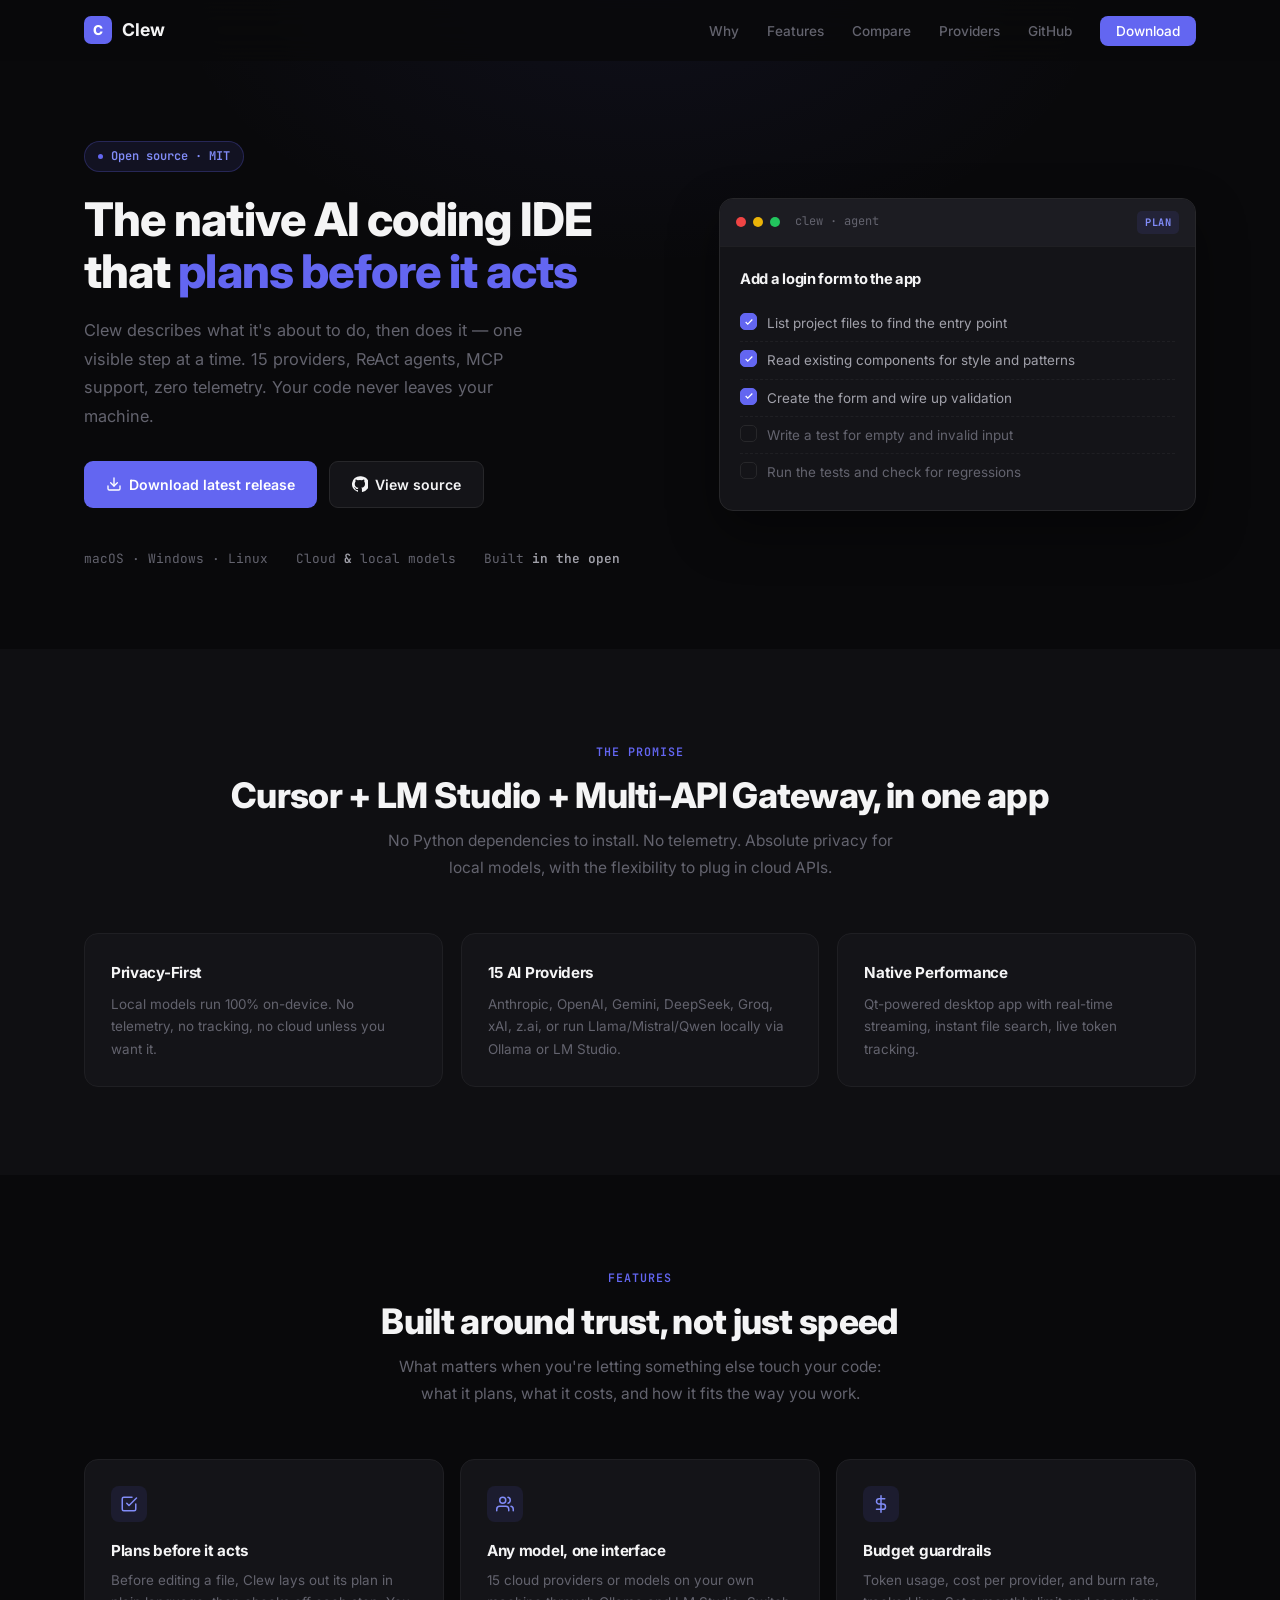
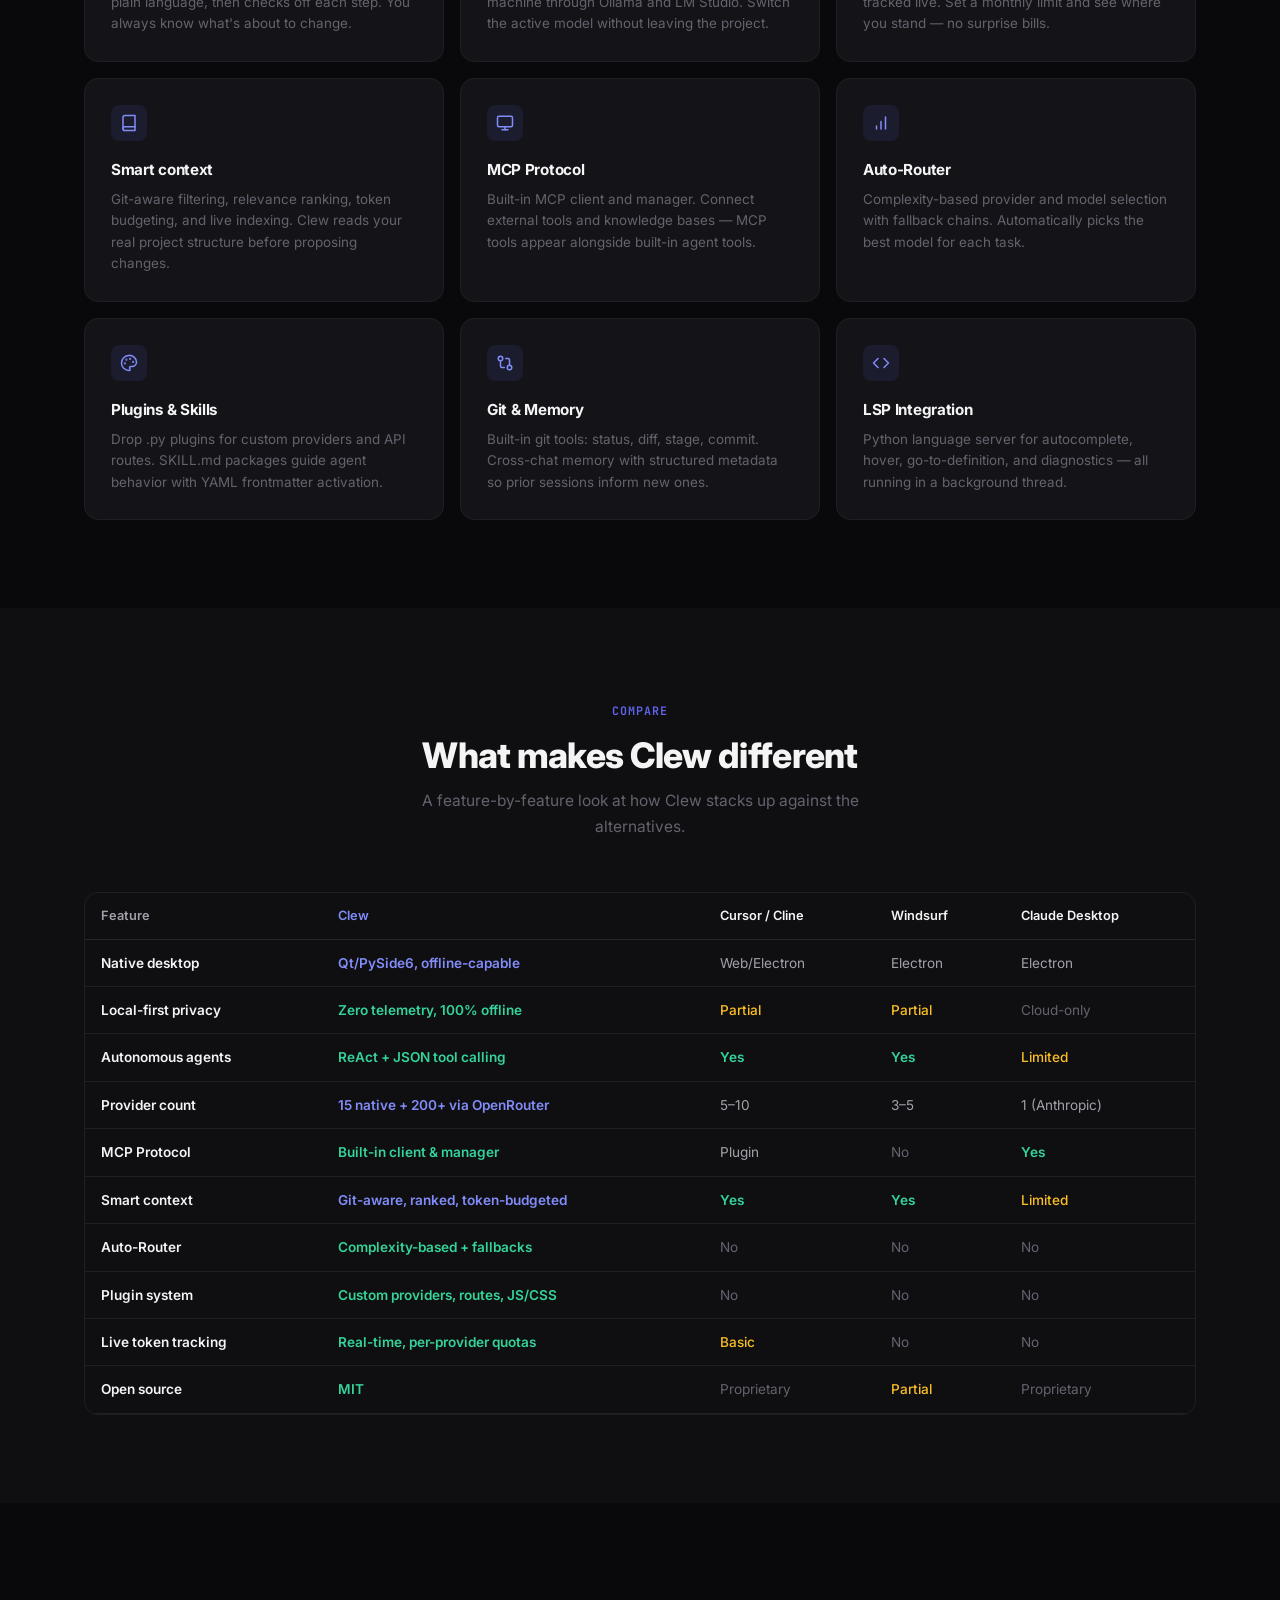
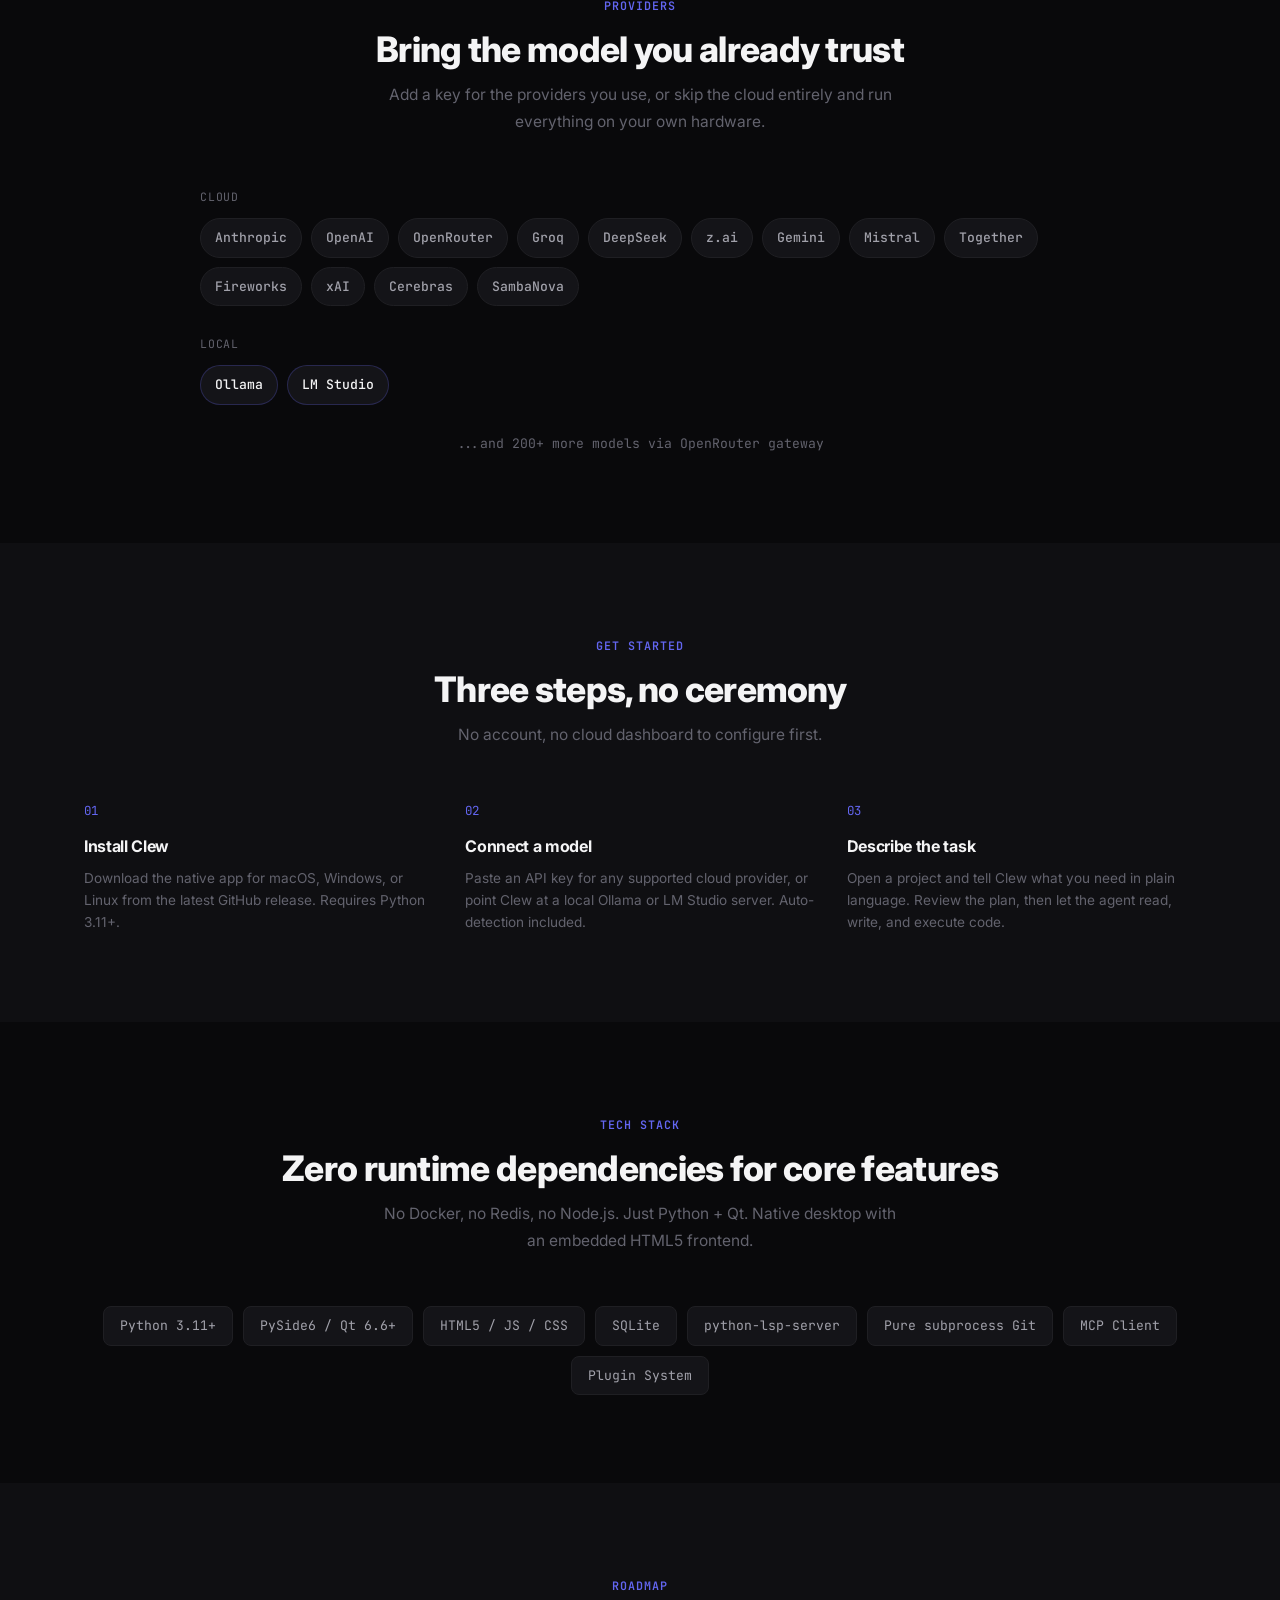
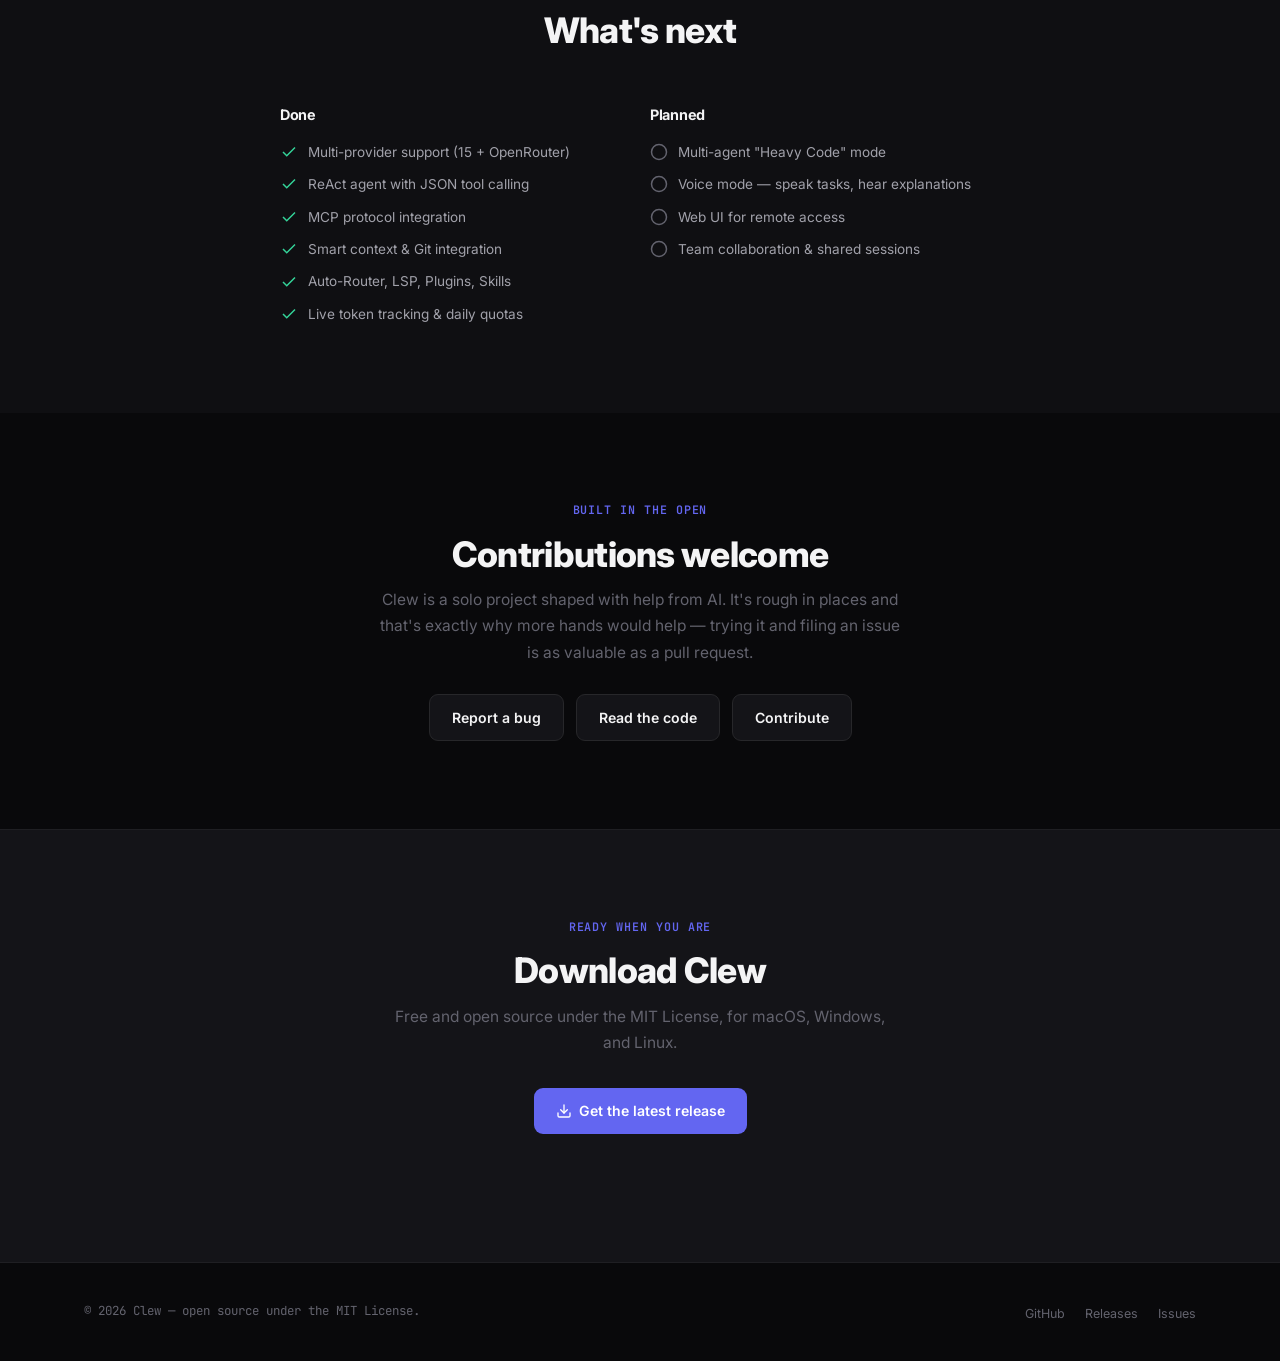
==== commit 3f50ba9f: "Update print statement from 'Hello' to 'Goodbye'" ====
--- a/index.html
+++ b/index.html
@@ -3,32 +3,34 @@
 <head>
 <meta charset="UTF-8">
 <meta name="viewport" content="width=device-width, initial-scale=1.0">
-<title>Clew — an AI coding agent for the models you already use</title>
-<meta name="description" content="Clew is an open-source AI coding agent. It plans before it acts, works with cloud providers or local models via Ollama and LM Studio, and keeps your spend visible.">
+<title>Clew — Native AI Coding IDE</title>
+<meta name="description" content="Clew is an open-source native AI coding IDE. 15 providers, ReAct agents, MCP support, zero telemetry. Runs on macOS, Windows, and Linux.">
 <link rel="preconnect" href="https://fonts.googleapis.com">
 <link rel="preconnect" href="https://fonts.gstatic.com" crossorigin>
-<link href="https://fonts.googleapis.com/css2?family=Space+Grotesk:wght@500;600;700&family=Inter:wght@400;500;600;700&family=JetBrains+Mono:wght@400;500;600&display=swap" rel="stylesheet">
+<link href="https://fonts.googleapis.com/css2?family=Inter:wght@400;500;600;700;800&family=JetBrains+Mono:wght@400;500;600&display=swap" rel="stylesheet">
 <style>
 *,*::before,*::after{box-sizing:border-box;margin:0;padding:0}
 :root{
-  --bg:#1a1512;
-  --bg-alt:#1f1a15;
-  --surface:#252019;
-  --surface-2:#2b241c;
-  --border:#3c3227;
-  --border-soft:#332a20;
-  --text:#f3ece1;
-  --text-dim:#b3a692;
-  --text-dimmer:#7c7160;
-  --accent:#d97757;
-  --accent-hi:#e8916f;
-  --accent-soft:rgba(217,119,87,.14);
-  --accent-soft-border:rgba(217,119,87,.3);
-  --green:#8fb996;
+  --bg:#09090b;
+  --bg-alt:#0f0f12;
+  --surface:#141418;
+  --surface-2:#1c1c22;
+  --surface-3:#232329;
+  --border:#27272a;
+  --border-soft:#1f1f23;
+  --text:#f4f4f5;
+  --text-dim:#a1a1aa;
+  --text-dimmer:#63636e;
+  --accent:#6366f1;
+  --accent-hi:#818cf8;
+  --accent-soft:rgba(99,102,241,.10);
+  --accent-soft-border:rgba(99,102,241,.25);
+  --green:#34d399;
+  --green-soft:rgba(52,211,153,.10);
+  --amber:#fbbf24;
   --radius:10px;
-  --radius-lg:16px;
-  --max-w:1180px;
-  --serif-display:'Space Grotesk',system-ui,sans-serif;
+  --radius-lg:14px;
+  --max-w:1160px;
   --body:'Inter',system-ui,-apple-system,sans-serif;
   --mono:'JetBrains Mono',ui-monospace,monospace;
 }
@@ -39,137 +41,181 @@
 a:hover{color:var(--accent-hi)}
 img{max-width:100%;display:block}
 .container{max-width:var(--max-w);margin:0 auto;padding:0 24px}
-h1,h2,h3,h4{font-family:var(--serif-display);color:var(--text);letter-spacing:-.01em}
+h1,h2,h3,h4{font-family:var(--body);color:var(--text);letter-spacing:-.02em;font-weight:700}
 
 /* ---- NAV ---- */
-nav{position:fixed;top:0;left:0;right:0;z-index:100;background:rgba(26,21,18,.82);backdrop-filter:blur(14px);border-bottom:1px solid transparent;transition:border-color .2s ease}
-nav.scrolled{border-bottom-color:var(--border-soft)}
-.nav-inner{display:flex;align-items:center;justify-content:space-between;height:64px}
-.logo{display:flex;align-items:center;gap:10px;font-family:var(--serif-display);font-weight:700;font-size:1.15rem;color:var(--text)}
-.logo-mark{width:30px;height:30px;background:var(--accent);border-radius:8px;display:grid;place-items:center;color:#1a1512;font-weight:700;font-size:.95rem;font-family:var(--serif-display)}
-.nav-links{display:flex;align-items:center;gap:30px;list-style:none}
-.nav-links a{color:var(--text-dim);font-size:.88rem;font-weight:500}
+nav{position:fixed;top:0;left:0;right:0;z-index:100;background:rgba(9,9,11,.80);backdrop-filter:blur(16px);-webkit-backdrop-filter:blur(16px);border-bottom:1px solid transparent;transition:border-color .2s ease}
+nav.scrolled{border-bottom-color:var(--border)}
+.nav-inner{display:flex;align-items:center;justify-content:space-between;height:60px}
+.logo{display:flex;align-items:center;gap:10px;font-weight:700;font-size:1.1rem;color:var(--text)}
+.logo-mark{width:28px;height:28px;background:var(--accent);border-radius:7px;display:grid;place-items:center;color:#fff;font-weight:800;font-size:.85rem;font-family:var(--body)}
+.nav-links{display:flex;align-items:center;gap:28px;list-style:none}
+.nav-links a{color:var(--text-dimmer);font-size:.85rem;font-weight:500;transition:color .2s}
 .nav-links a:hover{color:var(--text)}
-.nav-cta{background:var(--accent);color:#1a1512!important;padding:8px 18px;border-radius:8px;font-weight:600;font-size:.85rem}
-.nav-cta:hover{background:var(--accent-hi);color:#1a1512!important}
+.nav-cta{background:var(--accent);color:#fff!important;padding:7px 16px;border-radius:8px;font-weight:600;font-size:.82rem;transition:background .2s}
+.nav-cta:hover{background:var(--accent-hi);color:#fff!important}
 .mobile-toggle{display:none;background:none;border:none;cursor:pointer;padding:8px;color:var(--text)}
 
 /* ---- HERO ---- */
-.hero{padding:150px 0 90px;background:radial-gradient(ellipse 900px 500px at 50% -10%,rgba(217,119,87,.10),transparent 60%)}
-.hero-inner{display:grid;grid-template-columns:1.05fr .95fr;gap:56px;align-items:center}
-.hero-badge{display:inline-flex;align-items:center;gap:8px;background:var(--accent-soft);color:var(--accent-hi);padding:6px 14px;border-radius:100px;font-size:.78rem;font-weight:600;margin-bottom:24px;border:1px solid var(--accent-soft-border);font-family:var(--mono)}
-.hero-badge span{width:6px;height:6px;background:var(--accent);border-radius:50%;animation:pulse 2s infinite}
-@keyframes pulse{0%,100%{opacity:1}50%{opacity:.35}}
-.hero h1{font-size:clamp(2.1rem,4.2vw,3.15rem);font-weight:700;line-height:1.14;margin-bottom:20px}
+.hero{padding:140px 0 80px;background:radial-gradient(ellipse 800px 500px at 50% -5%,rgba(99,102,241,.07),transparent 60%)}
+.hero-inner{display:grid;grid-template-columns:1.1fr .9fr;gap:52px;align-items:center}
+.hero-badge{display:inline-flex;align-items:center;gap:8px;background:var(--accent-soft);color:var(--accent-hi);padding:5px 13px;border-radius:100px;font-size:.75rem;font-weight:600;margin-bottom:22px;border:1px solid var(--accent-soft-border);font-family:var(--mono)}
+.hero-badge span{width:5px;height:5px;background:var(--accent);border-radius:50%;animation:pulse 2s infinite}
+@keyframes pulse{0%,100%{opacity:1}50%{opacity:.3}}
+.hero h1{font-size:clamp(1.9rem,4vw,2.9rem);font-weight:800;line-height:1.12;margin-bottom:18px}
 .hero h1 .accent-word{color:var(--accent)}
-.hero p{font-size:1.05rem;color:var(--text-dim);max-width:480px;margin-bottom:34px;line-height:1.75}
-.hero-buttons{display:flex;gap:14px;flex-wrap:wrap;margin-bottom:44px}
-.btn{display:inline-flex;align-items:center;gap:8px;padding:13px 24px;border-radius:9px;font-weight:600;font-size:.9rem;border:none;cursor:pointer;transition:all .2s ease;font-family:var(--body)}
-.btn-primary{background:var(--accent);color:#1a1512}
-.btn-primary:hover{background:var(--accent-hi);transform:translateY(-2px);color:#1a1512}
+.hero p{font-size:1.02rem;color:var(--text-dimmer);max-width:460px;margin-bottom:30px;line-height:1.75}
+.hero-buttons{display:flex;gap:12px;flex-wrap:wrap;margin-bottom:40px}
+.btn{display:inline-flex;align-items:center;gap:7px;padding:11px 22px;border-radius:9px;font-weight:600;font-size:.88rem;border:none;cursor:pointer;transition:all .2s ease;font-family:var(--body)}
+.btn-primary{background:var(--accent);color:#fff}
+.btn-primary:hover{background:var(--accent-hi);transform:translateY(-1px);color:#fff}
 .btn-secondary{background:var(--surface);color:var(--text);border:1px solid var(--border)}
-.btn-secondary:hover{border-color:var(--accent-soft-border);transform:translateY(-2px)}
-.btn svg{width:17px;height:17px}
-.hero-meta{display:flex;gap:36px;flex-wrap:wrap;color:var(--text-dimmer);font-size:.82rem;font-family:var(--mono)}
+.btn-secondary:hover{border-color:var(--accent-soft-border);transform:translateY(-1px)}
+.btn svg{width:16px;height:16px}
+.hero-meta{display:flex;gap:28px;flex-wrap:wrap;color:var(--text-dimmer);font-size:.8rem;font-family:var(--mono)}
 .hero-meta strong{color:var(--text-dim);font-weight:600}
 
-/* ---- HERO WIDGET (signature element) ---- */
-.plan-widget{background:var(--surface);border:1px solid var(--border);border-radius:var(--radius-lg);overflow:hidden;box-shadow:0 20px 60px rgba(0,0,0,.35)}
-.plan-widget-header{display:flex;align-items:center;gap:8px;padding:14px 18px;border-bottom:1px solid var(--border-soft);background:var(--surface-2)}
-.pw-dot{width:11px;height:11px;border-radius:50%}
-.pw-dot.r{background:#e0645a}.pw-dot.y{background:#e0a94f}.pw-dot.g{background:#7fb989}
-.plan-widget-header span{margin-left:8px;color:var(--text-dimmer);font-size:.78rem;font-family:var(--mono)}
-.pw-badge{margin-left:auto;background:var(--accent-soft);color:var(--accent-hi);font-size:.68rem;font-weight:700;padding:3px 9px;border-radius:5px;letter-spacing:.03em;font-family:var(--mono)}
-.plan-widget-body{padding:22px 22px 24px}
-.plan-widget-body h4{font-size:.95rem;font-weight:700;margin-bottom:14px;color:var(--text)}
-.pw-step{display:flex;align-items:flex-start;gap:10px;padding:8px 0;font-size:.86rem;color:var(--text-dimmer);border-bottom:1px dashed var(--border-soft)}
+/* ---- HERO WIDGET ---- */
+.plan-widget{background:var(--surface);border:1px solid var(--border);border-radius:var(--radius-lg);overflow:hidden;box-shadow:0 20px 50px rgba(0,0,0,.4)}
+.plan-widget-header{display:flex;align-items:center;gap:7px;padding:12px 16px;border-bottom:1px solid var(--border-soft);background:var(--surface-2)}
+.pw-dot{width:10px;height:10px;border-radius:50%}
+.pw-dot.r{background:#ef4444}.pw-dot.y{background:#eab308}.pw-dot.g{background:#22c55e}
+.plan-widget-header span{margin-left:8px;color:var(--text-dimmer);font-size:.75rem;font-family:var(--mono)}
+.pw-badge{margin-left:auto;background:var(--accent-soft);color:var(--accent-hi);font-size:.65rem;font-weight:700;padding:3px 8px;border-radius:5px;letter-spacing:.04em;font-family:var(--mono)}
+.plan-widget-body{padding:20px}
+.plan-widget-body h4{font-size:.92rem;font-weight:700;margin-bottom:14px;color:var(--text)}
+.pw-step{display:flex;align-items:flex-start;gap:10px;padding:7px 0;font-size:.84rem;color:var(--text-dimmer);border-bottom:1px dashed var(--border-soft)}
 .pw-step:last-child{border-bottom:none}
-.pw-check{flex-shrink:0;width:18px;height:18px;border-radius:5px;border:1.5px solid var(--border);display:grid;place-items:center;margin-top:1px;transition:all .3s ease}
+.pw-check{flex-shrink:0;width:17px;height:17px;border-radius:5px;border:1.5px solid var(--border);display:grid;place-items:center;margin-top:1px;transition:all .3s ease}
 .pw-step.done .pw-check{background:var(--accent);border-color:var(--accent)}
 .pw-step.done{color:var(--text-dim)}
-.pw-check svg{width:11px;height:11px;color:#1a1512;opacity:0;transition:opacity .2s ease}
+.pw-check svg{width:10px;height:10px;color:#fff;opacity:0;transition:opacity .2s ease}
 .pw-step.done .pw-check svg{opacity:1}
 
 /* ---- SECTION COMMON ---- */
-section{padding:96px 0}
-.section-label{display:inline-flex;align-items:center;gap:7px;font-size:.76rem;font-weight:600;text-transform:uppercase;letter-spacing:.09em;margin-bottom:14px;color:var(--accent);font-family:var(--mono)}
-.section-title{font-size:clamp(1.7rem,3.4vw,2.3rem);font-weight:700;margin-bottom:14px;line-height:1.2}
-.section-desc{font-size:1rem;color:var(--text-dimmer);max-width:540px;line-height:1.7}
-.section-header{text-align:center;margin-bottom:56px}
+section{padding:88px 0}
+.section-label{display:inline-flex;align-items:center;gap:7px;font-size:.73rem;font-weight:600;text-transform:uppercase;letter-spacing:.08em;margin-bottom:12px;color:var(--accent);font-family:var(--mono)}
+.section-title{font-size:clamp(1.6rem,3.2vw,2.2rem);font-weight:800;margin-bottom:12px;line-height:1.2}
+.section-desc{font-size:.97rem;color:var(--text-dimmer);max-width:520px;line-height:1.7}
+.section-header{text-align:center;margin-bottom:52px}
 .section-header .section-desc{margin:0 auto}
 
+/* ---- PROMISE ---- */
+.promise{background:var(--bg-alt)}
+.promise-grid{display:grid;grid-template-columns:repeat(3,1fr);gap:18px}
+.promise-card{padding:26px;border-radius:var(--radius-lg);border:1px solid var(--border-soft);background:var(--surface);transition:border-color .2s}
+.promise-card:hover{border-color:var(--border)}
+.promise-card h3{font-size:.95rem;font-weight:700;margin-bottom:8px}
+.promise-card p{font-size:.84rem;color:var(--text-dimmer);line-height:1.65}
+
 /* ---- FEATURES ---- */
-.features-grid{display:grid;grid-template-columns:repeat(3,1fr);gap:18px}
-.feature-card{padding:28px;border-radius:var(--radius-lg);border:1px solid var(--border-soft);background:var(--surface);transition:all .25s ease}
-.feature-card:hover{border-color:var(--accent-soft-border);transform:translateY(-3px)}
-.feature-icon{width:38px;height:38px;border-radius:9px;display:grid;place-items:center;margin-bottom:18px;background:var(--accent-soft);color:var(--accent-hi)}
-.feature-card h3{font-size:1rem;font-weight:700;margin-bottom:8px}
-.feature-card p{font-size:.87rem;color:var(--text-dimmer);line-height:1.65}
+.features-grid{display:grid;grid-template-columns:repeat(3,1fr);gap:16px}
+.feature-card{padding:26px;border-radius:var(--radius-lg);border:1px solid var(--border-soft);background:var(--surface);transition:all .2s ease}
+.feature-card:hover{border-color:var(--accent-soft-border);transform:translateY(-2px)}
+.feature-icon{width:36px;height:36px;border-radius:8px;display:grid;place-items:center;margin-bottom:16px;background:var(--accent-soft);color:var(--accent-hi)}
+.feature-card h3{font-size:.95rem;font-weight:700;margin-bottom:7px}
+.feature-card p{font-size:.84rem;color:var(--text-dimmer);line-height:1.6}
+
+/* ---- COMPARISON TABLE ---- */
+.comparison{background:var(--bg-alt);overflow-x:auto}
+.comparison-table{width:100%;border-collapse:collapse;min-width:640px;font-size:.85rem}
+.comparison-table thead th{text-align:left;padding:12px 16px;font-weight:600;color:var(--text);border-bottom:1px solid var(--border);font-size:.8rem;white-space:nowrap}
+.comparison-table thead th:first-child{color:var(--text-dim)}
+.comparison-table tbody td{padding:12px 16px;border-bottom:1px solid var(--border-soft);color:var(--text-dim);white-space:nowrap}
+.comparison-table tbody td:first-child{font-weight:600;color:var(--text);white-space:normal;min-width:140px}
+.comparison-table .yes{color:var(--green);font-weight:600}
+.comparison-table .no{color:var(--text-dimmer)}
+.comparison-table .partial{color:var(--amber);font-weight:500}
+.comparison-table .clew-col{color:var(--accent-hi);font-weight:600}
 
 /* ---- PROVIDERS ---- */
-.providers{background:var(--bg-alt)}
-.provider-group-label{font-family:var(--mono);font-size:.75rem;color:var(--text-dimmer);text-transform:uppercase;letter-spacing:.08em;margin:0 auto 14px;max-width:900px;text-align:left}
-.providers-grid{display:flex;flex-wrap:wrap;gap:10px;max-width:900px;margin:0 auto 32px}
-.provider-chip{padding:9px 16px;background:var(--surface);border:1px solid var(--border-soft);border-radius:100px;font-size:.85rem;font-weight:500;color:var(--text-dim);font-family:var(--mono)}
+.providers{background:var(--bg)}
+.provider-group-label{font-family:var(--mono);font-size:.72rem;color:var(--text-dimmer);text-transform:uppercase;letter-spacing:.07em;margin:0 auto 12px;max-width:880px;text-align:left}
+.providers-grid{display:flex;flex-wrap:wrap;gap:9px;max-width:880px;margin:0 auto 28px}
+.provider-chip{padding:8px 14px;background:var(--surface);border:1px solid var(--border-soft);border-radius:100px;font-size:.82rem;font-weight:500;color:var(--text-dim);font-family:var(--mono);transition:border-color .2s}
+.provider-chip:hover{border-color:var(--border)}
 .provider-chip.local{border-color:var(--accent-soft-border);color:var(--text)}
-
-/* ---- SHOWCASE ---- */
-.showcase-row{display:grid;grid-template-columns:1.1fr 1fr;gap:52px;align-items:center;margin-bottom:88px}
-.showcase-row:last-child{margin-bottom:0}
-.showcase-row.rev .shot{order:2}
-.showcase-row.rev .copy{order:1}
-.shot{border-radius:var(--radius-lg);overflow:hidden;border:1px solid var(--border);box-shadow:0 24px 60px rgba(0,0,0,.35)}
-.shot img{width:100%;display:block}
-.showcase-copy .section-label{margin-bottom:10px}
-.showcase-copy h3{font-size:1.4rem;margin-bottom:12px}
-.showcase-copy p{font-size:.95rem;color:var(--text-dimmer);line-height:1.75}
 
 /* ---- HOW IT WORKS ---- */
 .how-it-works{background:var(--bg-alt)}
-.steps{display:grid;grid-template-columns:repeat(3,1fr);gap:36px}
+.steps{display:grid;grid-template-columns:repeat(3,1fr);gap:32px}
 .step{padding:0}
-.step-num{font-family:var(--mono);font-size:.8rem;color:var(--accent);margin-bottom:14px}
-.step h3{font-size:1.02rem;font-weight:700;margin-bottom:8px}
-.step p{font-size:.87rem;color:var(--text-dimmer);line-height:1.65}
+.step-num{font-family:var(--mono);font-size:.78rem;color:var(--accent);margin-bottom:12px}
+.step h3{font-size:1rem;font-weight:700;margin-bottom:7px}
+.step p{font-size:.85rem;color:var(--text-dimmer);line-height:1.65}
+
+/* ---- TECH STACK ---- */
+.tech-stack{text-align:center}
+.tech-badges{display:flex;flex-wrap:wrap;gap:10px;justify-content:center;margin-top:28px}
+.tech-badge{padding:8px 16px;background:var(--surface);border:1px solid var(--border-soft);border-radius:8px;font-size:.82rem;font-family:var(--mono);color:var(--text-dim)}
+
+/* ---- ROADMAP ---- */
+.roadmap{background:var(--bg-alt)}
+.roadmap-grid{display:grid;grid-template-columns:1fr 1fr;gap:20px;max-width:720px;margin:0 auto}
+.roadmap-col h3{font-size:.9rem;font-weight:700;margin-bottom:14px;color:var(--text)}
+.roadmap-list{list-style:none;display:flex;flex-direction:column;gap:10px}
+.roadmap-list li{display:flex;align-items:center;gap:10px;font-size:.85rem;color:var(--text-dim)}
+.roadmap-list .done-icon{color:var(--green);flex-shrink:0;width:18px;height:18px}
+.roadmap-list .todo-icon{color:var(--text-dimmer);flex-shrink:0;width:18px;height:18px}
 
 /* ---- CONTRIBUTE ---- */
 .contribute{text-align:center}
-.contribute .section-desc{margin:0 auto 32px}
-.contribute-links{display:flex;gap:14px;justify-content:center;flex-wrap:wrap}
+.contribute .section-desc{margin:0 auto 28px}
+.contribute-links{display:flex;gap:12px;justify-content:center;flex-wrap:wrap}
 
 /* ---- CTA ---- */
-.cta{background:linear-gradient(160deg,var(--surface) 0%,var(--bg-alt) 100%);text-align:center;border-top:1px solid var(--border-soft);border-bottom:1px solid var(--border-soft)}
-.cta .section-desc{margin:0 auto 36px}
+.cta{background:var(--surface);text-align:center;border-top:1px solid var(--border-soft);border-bottom:1px solid var(--border-soft)}
+.cta .section-desc{margin:0 auto 32px}
 
 /* ---- FOOTER ---- */
-footer{padding:40px 0}
-.footer-inner{display:flex;justify-content:space-between;align-items:center;flex-wrap:wrap;gap:20px}
-.footer-copy{font-size:.82rem;color:var(--text-dimmer);font-family:var(--mono)}
-.footer-links{display:flex;gap:22px;list-style:none}
-.footer-links a{font-size:.82rem;color:var(--text-dimmer)}
+footer{padding:36px 0}
+.footer-inner{display:flex;justify-content:space-between;align-items:center;flex-wrap:wrap;gap:16px}
+.footer-copy{font-size:.78rem;color:var(--text-dimmer);font-family:var(--mono)}
+.footer-links{display:flex;gap:20px;list-style:none}
+.footer-links a{font-size:.78rem;color:var(--text-dimmer)}
 .footer-links a:hover{color:var(--text-dim)}
 
 /* ---- RESPONSIVE ---- */
+@media(max-width:1200px){
+  .comparison-table{min-width:580px}
+}
 @media(max-width:1024px){
   .features-grid{grid-template-columns:repeat(2,1fr)}
-  .hero-inner{grid-template-columns:1fr;gap:48px}
+  .promise-grid{grid-template-columns:repeat(2,1fr)}
+  .hero-inner{grid-template-columns:1fr;gap:44px}
   .hero p{max-width:100%}
-  .showcase-row,.showcase-row.rev{grid-template-columns:1fr}
-  .showcase-row .shot,.showcase-row.rev .shot,.showcase-row .copy,.showcase-row.rev .copy{order:unset}
+  .roadmap-grid{grid-template-columns:1fr}
 }
 @media(max-width:768px){
   .nav-links{display:none}
   .mobile-toggle{display:block}
-  .nav-links.open{display:flex;flex-direction:column;position:absolute;top:64px;left:0;right:0;background:var(--bg);padding:22px;border-bottom:1px solid var(--border-soft);gap:16px}
+  .nav-links.open{display:flex;flex-direction:column;position:absolute;top:60px;left:0;right:0;background:var(--bg);padding:20px 24px;border-bottom:1px solid var(--border);gap:14px}
   .features-grid{grid-template-columns:1fr}
-  .steps{grid-template-columns:1fr;gap:28px}
-  section{padding:64px 0}
-  .hero{padding:112px 0 64px}
+  .promise-grid{grid-template-columns:1fr}
+  .steps{grid-template-columns:1fr;gap:24px}
+  section{padding:60px 0}
+  .hero{padding:110px 0 52px}
+  .container{padding:0 18px}
   .footer-inner{flex-direction:column;text-align:center}
+  .comparison-table{font-size:.8rem}
+  .comparison-table thead th,.comparison-table tbody td{padding:10px 12px}
 }
+@media(max-width:480px){
+  .hero h1{font-size:1.6rem}
+  .section-title{font-size:1.35rem}
+  .hero-buttons{flex-direction:column}
+  .hero-buttons .btn{justify-content:center;width:100%}
+  .hero-meta{flex-direction:column;gap:10px}
+  .contribute-links{flex-direction:column;align-items:center}
+  .contribute-links .btn{width:100%;max-width:280px;justify-content:center}
+  .tech-badges{gap:8px}
+  .tech-badge{font-size:.76rem;padding:6px 12px}
+  .providers-grid{gap:7px}
+  .provider-chip{font-size:.78rem;padding:7px 12px}
+}
 
 /* ---- FADE-IN ---- */
-.fade-in{opacity:0;transform:translateY(20px);transition:opacity .6s ease,transform .6s ease}
+.fade-in{opacity:0;transform:translateY(18px);transition:opacity .5s ease,transform .5s ease}
 .fade-in.visible{opacity:1;transform:translateY(0)}
 </style>
 </head>
@@ -183,9 +229,10 @@
       Clew
     </a>
     <ul class="nav-links" id="navLinks">
+      <li><a href="#promise">Why</a></li>
       <li><a href="#features">Features</a></li>
+      <li><a href="#comparison">Compare</a></li>
       <li><a href="#providers">Providers</a></li>
-      <li><a href="#showcase">Inside Clew</a></li>
       <li><a href="https://github.com/ilyaosovskoi/Clew" target="_blank" rel="noopener">GitHub</a></li>
       <li><a href="https://github.com/ilyaosovskoi/Clew/releases/latest" target="_blank" rel="noopener" class="nav-cta">Download</a></li>
     </ul>
@@ -199,22 +246,22 @@
 <section class="hero">
   <div class="container hero-inner">
     <div>
-      <div class="hero-badge"><span></span> Open source · Apache 2.0</div>
-      <h1>An AI coding agent that shows its <span class="accent-word">plan</span> before it touches your code</h1>
-      <p>Clew describes what it's about to do, then does it — one visible step at a time. Bring your own key for any major cloud provider, or point it at a model running locally with Ollama or LM Studio.</p>
+      <div class="hero-badge"><span></span> Open source &middot; MIT</div>
+      <h1>The native AI coding IDE that <span class="accent-word">plans before it acts</span></h1>
+      <p>Clew describes what it's about to do, then does it &mdash; one visible step at a time. 15 providers, ReAct agents, MCP support, zero telemetry. Your code never leaves your machine.</p>
       <div class="hero-buttons">
         <a href="https://github.com/ilyaosovskoi/Clew/releases/latest" target="_blank" rel="noopener" class="btn btn-primary">
           <svg viewBox="0 0 24 24" fill="none" stroke="currentColor" stroke-width="2" stroke-linecap="round" stroke-linejoin="round"><path d="M21 15v4a2 2 0 01-2 2H5a2 2 0 01-2-2v-4"/><polyline points="7 10 12 15 17 10"/><line x1="12" y1="15" x2="12" y2="3"/></svg>
           Download latest release
         </a>
         <a href="https://github.com/ilyaosovskoi/Clew" target="_blank" rel="noopener" class="btn btn-secondary">
-          <svg viewBox="0 0 24 24" fill="currentColor" width="17" height="17"><path d="M12 .3a12 12 0 00-3.8 23.4c.6.1.8-.3.8-.6v-2c-3.3.7-4-1.6-4-1.6-.6-1.4-1.4-1.8-1.4-1.8-1-.7.1-.7.1-.7 1.2.1 1.8 1.2 1.8 1.2 1 1.8 2.8 1.3 3.5 1 .1-.8.4-1.3.7-1.6-2.7-.3-5.5-1.3-5.5-6 0-1.3.5-2.4 1.2-3.2-.1-.4-.5-1.6.1-3.2 0 0 1-.3 3.4 1.2a11.5 11.5 0 016 0c2.3-1.5 3.3-1.2 3.3-1.2.7 1.6.3 2.8.1 3.2.8.8 1.2 1.9 1.2 3.2 0 4.6-2.8 5.6-5.5 5.9.5.4.9 1.2.9 2.4v3.5c0 .3.2.7.8.6A12 12 0 0012 .3"/></svg>
+          <svg viewBox="0 0 24 24" fill="currentColor" width="16" height="16"><path d="M12 .3a12 12 0 00-3.8 23.4c.6.1.8-.3.8-.6v-2c-3.3.7-4-1.6-4-1.6-.6-1.4-1.4-1.8-1.4-1.8-1-.7.1-.7.1-.7 1.2.1 1.8 1.2 1.8 1.2 1 1.8 2.8 1.3 3.5 1 .1-.8.4-1.3.7-1.6-2.7-.3-5.5-1.3-5.5-6 0-1.3.5-2.4 1.2-3.2-.1-.4-.5-1.6.1-3.2 0 0 1-.3 3.4 1.2a11.5 11.5 0 016 0c2.3-1.5 3.3-1.2 3.3-1.2.7 1.6.3 2.8.1 3.2.8.8 1.2 1.9 1.2 3.2 0 4.6-2.8 5.6-5.5 5.9.5.4.9 1.2.9 2.4v3.5c0 .3.2.7.8.6A12 12 0 0012 .3"/></svg>
           View source
         </a>
       </div>
       <div class="hero-meta">
+        <div>macOS &middot; Windows &middot; Linux</div>
         <div>Cloud <strong>&amp;</strong> local models</div>
-        <div>macOS <strong>&amp;</strong> Windows</div>
         <div>Built <strong>in the open</strong></div>
       </div>
     </div>
@@ -222,7 +269,7 @@
     <div class="plan-widget fade-in">
       <div class="plan-widget-header">
         <div class="pw-dot r"></div><div class="pw-dot y"></div><div class="pw-dot g"></div>
-        <span>clew · agent</span>
+        <span>clew &middot; agent</span>
         <div class="pw-badge">PLAN</div>
       </div>
       <div class="plan-widget-body">
@@ -239,57 +286,199 @@
   </div>
 </section>
 
+<!-- PROMISE -->
+<section class="promise" id="promise">
+  <div class="container">
+    <div class="section-header">
+      <div class="section-label">The Promise</div>
+      <h2 class="section-title">Cursor + LM Studio + Multi-API Gateway, in one app</h2>
+      <p class="section-desc">No Python dependencies to install. No telemetry. Absolute privacy for local models, with the flexibility to plug in cloud APIs.</p>
+    </div>
+    <div class="promise-grid">
+      <div class="promise-card fade-in">
+        <h3>Privacy-First</h3>
+        <p>Local models run 100% on-device. No telemetry, no tracking, no cloud unless you want it.</p>
+      </div>
+      <div class="promise-card fade-in">
+        <h3>15 AI Providers</h3>
+        <p>Anthropic, OpenAI, Gemini, DeepSeek, Groq, xAI, z.ai, or run Llama/Mistral/Qwen locally via Ollama or LM Studio.</p>
+      </div>
+      <div class="promise-card fade-in">
+        <h3>Native Performance</h3>
+        <p>Qt-powered desktop app with real-time streaming, instant file search, live token tracking.</p>
+      </div>
+    </div>
+  </div>
+</section>
+
 <!-- FEATURES -->
 <section id="features">
   <div class="container">
     <div class="section-header">
       <div class="section-label">Features</div>
       <h2 class="section-title">Built around trust, not just speed</h2>
-      <p class="section-desc">The things that matter when you're letting something else touch your code: what it plans to do, what it costs, and how it fits the way you already work.</p>
+      <p class="section-desc">What matters when you're letting something else touch your code: what it plans, what it costs, and how it fits the way you work.</p>
     </div>
     <div class="features-grid">
       <div class="feature-card fade-in">
         <div class="feature-icon">
-          <svg width="20" height="20" viewBox="0 0 24 24" fill="none" stroke="currentColor" stroke-width="2" stroke-linecap="round" stroke-linejoin="round"><path d="M9 11l3 3L22 4"/><path d="M21 12v7a2 2 0 01-2 2H5a2 2 0 01-2-2V5a2 2 0 012-2h11"/></svg>
+          <svg width="18" height="18" viewBox="0 0 24 24" fill="none" stroke="currentColor" stroke-width="2" stroke-linecap="round" stroke-linejoin="round"><path d="M9 11l3 3L22 4"/><path d="M21 12v7a2 2 0 01-2 2H5a2 2 0 01-2-2V5a2 2 0 012-2h11"/></svg>
         </div>
         <h3>Plans before it acts</h3>
-        <p>Before editing a file, Clew lays out its plan in plain language, then checks off each step as it happens. You always know what's about to change.</p>
-      </div>
-      <div class="feature-card fade-in">
-        <div class="feature-icon">
-          <svg width="20" height="20" viewBox="0 0 24 24" fill="none" stroke="currentColor" stroke-width="2" stroke-linecap="round" stroke-linejoin="round"><path d="M17 21v-2a4 4 0 00-4-4H5a4 4 0 00-4 4v2"/><circle cx="9" cy="7" r="4"/><path d="M23 21v-2a4 4 0 00-3-3.87"/><path d="M16 3.13a4 4 0 010 7.75"/></svg>
+        <p>Before editing a file, Clew lays out its plan in plain language, then checks off each step. You always know what's about to change.</p>
+      </div>
+      <div class="feature-card fade-in">
+        <div class="feature-icon">
+          <svg width="18" height="18" viewBox="0 0 24 24" fill="none" stroke="currentColor" stroke-width="2" stroke-linecap="round" stroke-linejoin="round"><path d="M17 21v-2a4 4 0 00-4-4H5a4 4 0 00-4 4v2"/><circle cx="9" cy="7" r="4"/><path d="M23 21v-2a4 4 0 00-3-3.87"/><path d="M16 3.13a4 4 0 010 7.75"/></svg>
         </div>
         <h3>Any model, one interface</h3>
-        <p>Cloud providers or models running on your own machine through Ollama and LM Studio. Switch which one is active without leaving the project.</p>
-      </div>
-      <div class="feature-card fade-in">
-        <div class="feature-icon">
-          <svg width="20" height="20" viewBox="0 0 24 24" fill="none" stroke="currentColor" stroke-width="2" stroke-linecap="round" stroke-linejoin="round"><line x1="12" y1="1" x2="12" y2="23"/><path d="M17 5H9.5a3.5 3.5 0 000 7h5a3.5 3.5 0 010 7H6"/></svg>
-        </div>
-        <h3>Budget guardrails built in</h3>
-        <p>Token usage, cost per provider, and burn rate, tracked live. Set a monthly limit and see exactly where you stand — no surprise bills.</p>
-      </div>
-      <div class="feature-card fade-in">
-        <div class="feature-icon">
-          <svg width="20" height="20" viewBox="0 0 24 24" fill="none" stroke="currentColor" stroke-width="2" stroke-linecap="round" stroke-linejoin="round"><path d="M4 19.5A2.5 2.5 0 016.5 17H20"/><path d="M6.5 2H20v20H6.5A2.5 2.5 0 014 19.5v-15A2.5 2.5 0 016.5 2z"/></svg>
-        </div>
-        <h3>Reads your project first</h3>
-        <p>Clew looks at your actual file tree and existing code before making changes, instead of guessing at conventions from a single open file.</p>
-      </div>
-      <div class="feature-card fade-in">
-        <div class="feature-icon">
-          <svg width="20" height="20" viewBox="0 0 24 24" fill="none" stroke="currentColor" stroke-width="2" stroke-linecap="round" stroke-linejoin="round"><circle cx="13.5" cy="6.5" r=".5"/><circle cx="17.5" cy="10.5" r=".5"/><circle cx="8.5" cy="7.5" r=".5"/><circle cx="6.5" cy="12.5" r=".5"/><path d="M12 2C6.5 2 2 6.5 2 12s4.5 10 10 10c.9 0 1.5-.7 1.5-1.5 0-.4-.2-.8-.4-1.1-.2-.3-.4-.7-.4-1.1 0-.8.7-1.5 1.5-1.5H16c3.3 0 6-2.7 6-6 0-5-4.5-9-10-9z"/></svg>
-        </div>
-        <h3>Make it yours</h3>
-        <p>Eight built-in themes, from a warm charcoal-and-clay look to bold vivid gradients, plus adjustable text size for long sessions.</p>
-      </div>
-      <div class="feature-card fade-in">
-        <div class="feature-icon">
-          <svg width="20" height="20" viewBox="0 0 24 24" fill="none" stroke="currentColor" stroke-width="2" stroke-linecap="round" stroke-linejoin="round"><path d="M20.84 4.61a5.5 5.5 0 00-7.78 0L12 5.67l-1.06-1.06a5.5 5.5 0 00-7.78 7.78l1.06 1.06L12 21.23l7.78-7.78 1.06-1.06a5.5 5.5 0 000-7.78z"/></svg>
-        </div>
-        <h3>Free and open, on purpose</h3>
-        <p>Apache 2.0 licensed. The code, the roadmap, and the bugs are all public — and contributions are genuinely welcome.</p>
-      </div>
+        <p>15 cloud providers or models on your own machine through Ollama and LM Studio. Switch the active model without leaving the project.</p>
+      </div>
+      <div class="feature-card fade-in">
+        <div class="feature-icon">
+          <svg width="18" height="18" viewBox="0 0 24 24" fill="none" stroke="currentColor" stroke-width="2" stroke-linecap="round" stroke-linejoin="round"><line x1="12" y1="1" x2="12" y2="23"/><path d="M17 5H9.5a3.5 3.5 0 000 7h5a3.5 3.5 0 010 7H6"/></svg>
+        </div>
+        <h3>Budget guardrails</h3>
+        <p>Token usage, cost per provider, and burn rate, tracked live. Set a monthly limit and see where you stand &mdash; no surprise bills.</p>
+      </div>
+      <div class="feature-card fade-in">
+        <div class="feature-icon">
+          <svg width="18" height="18" viewBox="0 0 24 24" fill="none" stroke="currentColor" stroke-width="2" stroke-linecap="round" stroke-linejoin="round"><path d="M4 19.5A2.5 2.5 0 016.5 17H20"/><path d="M6.5 2H20v20H6.5A2.5 2.5 0 014 19.5v-15A2.5 2.5 0 016.5 2z"/></svg>
+        </div>
+        <h3>Smart context</h3>
+        <p>Git-aware filtering, relevance ranking, token budgeting, and live indexing. Clew reads your real project structure before proposing changes.</p>
+      </div>
+      <div class="feature-card fade-in">
+        <div class="feature-icon">
+          <svg width="18" height="18" viewBox="0 0 24 24" fill="none" stroke="currentColor" stroke-width="2" stroke-linecap="round" stroke-linejoin="round"><rect x="2" y="3" width="20" height="14" rx="2"/><line x1="8" y1="21" x2="16" y2="21"/><line x1="12" y1="17" x2="12" y2="21"/></svg>
+        </div>
+        <h3>MCP Protocol</h3>
+        <p>Built-in MCP client and manager. Connect external tools and knowledge bases &mdash; MCP tools appear alongside built-in agent tools.</p>
+      </div>
+      <div class="feature-card fade-in">
+        <div class="feature-icon">
+          <svg width="18" height="18" viewBox="0 0 24 24" fill="none" stroke="currentColor" stroke-width="2" stroke-linecap="round" stroke-linejoin="round"><path d="M12 20V10"/><path d="M18 20V4"/><path d="M6 20v-4"/></svg>
+        </div>
+        <h3>Auto-Router</h3>
+        <p>Complexity-based provider and model selection with fallback chains. Automatically picks the best model for each task.</p>
+      </div>
+      <div class="feature-card fade-in">
+        <div class="feature-icon">
+          <svg width="18" height="18" viewBox="0 0 24 24" fill="none" stroke="currentColor" stroke-width="2" stroke-linecap="round" stroke-linejoin="round"><circle cx="13.5" cy="6.5" r=".5"/><circle cx="17.5" cy="10.5" r=".5"/><circle cx="8.5" cy="7.5" r=".5"/><circle cx="6.5" cy="12.5" r=".5"/><path d="M12 2C6.5 2 2 6.5 2 12s4.5 10 10 10c.9 0 1.5-.7 1.5-1.5 0-.4-.2-.8-.4-1.1-.2-.3-.4-.7-.4-1.1 0-.8.7-1.5 1.5-1.5H16c3.3 0 6-2.7 6-6 0-5-4.5-9-10-9z"/></svg>
+        </div>
+        <h3>Plugins &amp; Skills</h3>
+        <p>Drop .py plugins for custom providers and API routes. SKILL.md packages guide agent behavior with YAML frontmatter activation.</p>
+      </div>
+      <div class="feature-card fade-in">
+        <div class="feature-icon">
+          <svg width="18" height="18" viewBox="0 0 24 24" fill="none" stroke="currentColor" stroke-width="2" stroke-linecap="round" stroke-linejoin="round"><circle cx="18" cy="18" r="3"/><circle cx="6" cy="6" r="3"/><path d="M13 6h3a2 2 0 012 2v7"/><path d="M11 18H8a2 2 0 01-2-2V9"/></svg>
+        </div>
+        <h3>Git &amp; Memory</h3>
+        <p>Built-in git tools: status, diff, stage, commit. Cross-chat memory with structured metadata so prior sessions inform new ones.</p>
+      </div>
+      <div class="feature-card fade-in">
+        <div class="feature-icon">
+          <svg width="18" height="18" viewBox="0 0 24 24" fill="none" stroke="currentColor" stroke-width="2" stroke-linecap="round" stroke-linejoin="round"><polyline points="16 18 22 12 16 6"/><polyline points="8 6 2 12 8 18"/></svg>
+        </div>
+        <h3>LSP Integration</h3>
+        <p>Python language server for autocomplete, hover, go-to-definition, and diagnostics &mdash; all running in a background thread.</p>
+      </div>
+    </div>
+  </div>
+</section>
+
+<!-- COMPARISON -->
+<section class="comparison" id="comparison">
+  <div class="container">
+    <div class="section-header">
+      <div class="section-label">Compare</div>
+      <h2 class="section-title">What makes Clew different</h2>
+      <p class="section-desc">A feature-by-feature look at how Clew stacks up against the alternatives.</p>
+    </div>
+    <div class="fade-in" style="overflow-x:auto;border-radius:var(--radius-lg);border:1px solid var(--border-soft)">
+      <table class="comparison-table">
+        <thead>
+          <tr>
+            <th>Feature</th>
+            <th class="clew-col">Clew</th>
+            <th>Cursor / Cline</th>
+            <th>Windsurf</th>
+            <th>Claude Desktop</th>
+          </tr>
+        </thead>
+        <tbody>
+          <tr>
+            <td>Native desktop</td>
+            <td class="clew-col">Qt/PySide6, offline-capable</td>
+            <td>Web/Electron</td>
+            <td>Electron</td>
+            <td>Electron</td>
+          </tr>
+          <tr>
+            <td>Local-first privacy</td>
+            <td class="yes">Zero telemetry, 100% offline</td>
+            <td class="partial">Partial</td>
+            <td class="partial">Partial</td>
+            <td class="no">Cloud-only</td>
+          </tr>
+          <tr>
+            <td>Autonomous agents</td>
+            <td class="yes">ReAct + JSON tool calling</td>
+            <td class="yes">Yes</td>
+            <td class="yes">Yes</td>
+            <td class="partial">Limited</td>
+          </tr>
+          <tr>
+            <td>Provider count</td>
+            <td class="clew-col">15 native + 200+ via OpenRouter</td>
+            <td>5&ndash;10</td>
+            <td>3&ndash;5</td>
+            <td>1 (Anthropic)</td>
+          </tr>
+          <tr>
+            <td>MCP Protocol</td>
+            <td class="yes">Built-in client &amp; manager</td>
+            <td>Plugin</td>
+            <td class="no">No</td>
+            <td class="yes">Yes</td>
+          </tr>
+          <tr>
+            <td>Smart context</td>
+            <td class="clew-col">Git-aware, ranked, token-budgeted</td>
+            <td class="yes">Yes</td>
+            <td class="yes">Yes</td>
+            <td class="partial">Limited</td>
+          </tr>
+          <tr>
+            <td>Auto-Router</td>
+            <td class="yes">Complexity-based + fallbacks</td>
+            <td class="no">No</td>
+            <td class="no">No</td>
+            <td class="no">No</td>
+          </tr>
+          <tr>
+            <td>Plugin system</td>
+            <td class="yes">Custom providers, routes, JS/CSS</td>
+            <td class="no">No</td>
+            <td class="no">No</td>
+            <td class="no">No</td>
+          </tr>
+          <tr>
+            <td>Live token tracking</td>
+            <td class="yes">Real-time, per-provider quotas</td>
+            <td class="partial">Basic</td>
+            <td class="no">No</td>
+            <td class="no">No</td>
+          </tr>
+          <tr>
+            <td>Open source</td>
+            <td class="yes">MIT</td>
+            <td class="no">Proprietary</td>
+            <td class="partial">Partial</td>
+            <td class="no">Proprietary</td>
+          </tr>
+        </tbody>
+      </table>
     </div>
   </div>
 </section>
@@ -300,7 +489,7 @@
     <div class="section-header">
       <div class="section-label">Providers</div>
       <h2 class="section-title">Bring the model you already trust</h2>
-      <p class="section-desc">Clew doesn't lock you into one lab. Add a key for the providers you use, or skip the cloud entirely and run everything on your own hardware.</p>
+      <p class="section-desc">Add a key for the providers you use, or skip the cloud entirely and run everything on your own hardware.</p>
     </div>
     <div class="provider-group-label">Cloud</div>
     <div class="providers-grid fade-in">
@@ -309,7 +498,7 @@
       <div class="provider-chip">OpenRouter</div>
       <div class="provider-chip">Groq</div>
       <div class="provider-chip">DeepSeek</div>
-      <div class="provider-chip">Z.AI</div>
+      <div class="provider-chip">z.ai</div>
       <div class="provider-chip">Gemini</div>
       <div class="provider-chip">Mistral</div>
       <div class="provider-chip">Together</div>
@@ -323,62 +512,7 @@
       <div class="provider-chip local">Ollama</div>
       <div class="provider-chip local">LM Studio</div>
     </div>
-  </div>
-</section>
-
-<!-- SHOWCASE -->
-<section id="showcase">
-  <div class="container">
-    <div class="section-header">
-      <div class="section-label">Inside Clew</div>
-      <h2 class="section-title">What it actually looks like</h2>
-      <p class="section-desc">No mockups — these are real screens from the app.</p>
-    </div>
-
-    <div class="showcase-row fade-in">
-      <div class="shot"><img src="assets/plan.webp" alt="Clew agent showing a numbered plan before executing a task" loading="lazy"></div>
-      <div class="copy showcase-copy">
-        <div class="section-label">Transparency</div>
-        <h3>The plan comes before the diff</h3>
-        <p>Ask for something and Clew writes out its plan first — the files it'll look at, the edge cases it's accounting for, the tests it intends to run — then works through it step by step. It's the difference between an agent you supervise and one you just hope did the right thing.</p>
-      </div>
-    </div>
-
-    <div class="showcase-row rev fade-in">
-      <div class="shot"><img src="assets/usage.webp" alt="Clew usage panel showing tokens, cost, burn rate, and a monthly budget" loading="lazy"></div>
-      <div class="copy showcase-copy">
-        <div class="section-label">Cost control</div>
-        <h3>Know what you're spending, as you spend it</h3>
-        <p>A live view of total tokens, estimated cost, and burn rate, split out by provider. Set a monthly budget once and Clew tracks your usage against it automatically — useful the moment you start mixing paid APIs with free-tier or local models.</p>
-      </div>
-    </div>
-
-    <div class="showcase-row fade-in">
-      <div class="shot"><img src="assets/providers.webp" alt="Clew settings screen for configuring model providers and API keys" loading="lazy"></div>
-      <div class="copy showcase-copy">
-        <div class="section-label">Flexibility</div>
-        <h3>One settings screen, every provider</h3>
-        <p>Every provider gets the same layout: model name, API key, a test button, and a switch to make it the active one. Cloud and local providers sit side by side, so trying a new model is a config change, not a migration.</p>
-      </div>
-    </div>
-
-    <div class="showcase-row rev fade-in">
-      <div class="shot"><img src="assets/themes.webp" alt="Clew appearance settings showing multiple color themes" loading="lazy"></div>
-      <div class="copy showcase-copy">
-        <div class="section-label">Personalization</div>
-        <h3>Eight themes, one of which shaped this page</h3>
-        <p>Ember — the warm charcoal-and-clay theme shown here — is also where this site got its palette. If dark-and-warm isn't your thing, Aurora leans into vivid gradients, Clay stays bright and cream-toned, and System just follows your OS.</p>
-      </div>
-    </div>
-
-    <div class="showcase-row fade-in">
-      <div class="shot"><img src="assets/files.webp" alt="Clew file browser showing a project's folder structure" loading="lazy"></div>
-      <div class="copy showcase-copy">
-        <div class="section-label">Context</div>
-        <h3>It sees the project, not just the prompt</h3>
-        <p>A file browser sits alongside the chat so you can see exactly what Clew has access to. It reads real project structure before proposing changes, rather than working blind from whatever you happened to paste in.</p>
-      </div>
-    </div>
+    <p style="text-align:center;color:var(--text-dimmer);font-size:.82rem;margin-top:8px;font-family:var(--mono)">...and 200+ more models via OpenRouter gateway</p>
   </div>
 </section>
 
@@ -394,31 +528,115 @@
       <div class="step fade-in">
         <div class="step-num">01</div>
         <h3>Install Clew</h3>
-        <p>Download the native app for macOS or Windows from the latest GitHub release.</p>
+        <p>Download the native app for macOS, Windows, or Linux from the latest GitHub release. Requires Python 3.11+.</p>
       </div>
       <div class="step fade-in">
         <div class="step-num">02</div>
         <h3>Connect a model</h3>
-        <p>Paste an API key for any supported cloud provider, or point Clew at a local Ollama or LM Studio server.</p>
+        <p>Paste an API key for any supported cloud provider, or point Clew at a local Ollama or LM Studio server. Auto-detection included.</p>
       </div>
       <div class="step fade-in">
         <div class="step-num">03</div>
         <h3>Describe the task</h3>
-        <p>Open a project and tell Clew what you need in plain language. Review the plan, then let it run.</p>
+        <p>Open a project and tell Clew what you need in plain language. Review the plan, then let the agent read, write, and execute code.</p>
+      </div>
+    </div>
+  </div>
+</section>
+
+<!-- TECH STACK -->
+<section class="tech-stack" id="tech-stack">
+  <div class="container">
+    <div class="section-header">
+      <div class="section-label">Tech Stack</div>
+      <h2 class="section-title">Zero runtime dependencies for core features</h2>
+      <p class="section-desc">No Docker, no Redis, no Node.js. Just Python + Qt. Native desktop with an embedded HTML5 frontend.</p>
+    </div>
+    <div class="tech-badges fade-in">
+      <div class="tech-badge">Python 3.11+</div>
+      <div class="tech-badge">PySide6 / Qt 6.6+</div>
+      <div class="tech-badge">HTML5 / JS / CSS</div>
+      <div class="tech-badge">SQLite</div>
+      <div class="tech-badge">python-lsp-server</div>
+      <div class="tech-badge">Pure subprocess Git</div>
+      <div class="tech-badge">MCP Client</div>
+      <div class="tech-badge">Plugin System</div>
+    </div>
+  </div>
+</section>
+
+<!-- ROADMAP -->
+<section class="roadmap" id="roadmap">
+  <div class="container">
+    <div class="section-header">
+      <div class="section-label">Roadmap</div>
+      <h2 class="section-title">What's next</h2>
+    </div>
+    <div class="roadmap-grid fade-in">
+      <div class="roadmap-col">
+        <h3>Done</h3>
+        <ul class="roadmap-list">
+          <li>
+            <svg class="done-icon" viewBox="0 0 24 24" fill="none" stroke="currentColor" stroke-width="2"><path d="M20 6L9 17l-5-5"/></svg>
+            Multi-provider support (15 + OpenRouter)
+          </li>
+          <li>
+            <svg class="done-icon" viewBox="0 0 24 24" fill="none" stroke="currentColor" stroke-width="2"><path d="M20 6L9 17l-5-5"/></svg>
+            ReAct agent with JSON tool calling
+          </li>
+          <li>
+            <svg class="done-icon" viewBox="0 0 24 24" fill="none" stroke="currentColor" stroke-width="2"><path d="M20 6L9 17l-5-5"/></svg>
+            MCP protocol integration
+          </li>
+          <li>
+            <svg class="done-icon" viewBox="0 0 24 24" fill="none" stroke="currentColor" stroke-width="2"><path d="M20 6L9 17l-5-5"/></svg>
+            Smart context &amp; Git integration
+          </li>
+          <li>
+            <svg class="done-icon" viewBox="0 0 24 24" fill="none" stroke="currentColor" stroke-width="2"><path d="M20 6L9 17l-5-5"/></svg>
+            Auto-Router, LSP, Plugins, Skills
+          </li>
+          <li>
+            <svg class="done-icon" viewBox="0 0 24 24" fill="none" stroke="currentColor" stroke-width="2"><path d="M20 6L9 17l-5-5"/></svg>
+            Live token tracking &amp; daily quotas
+          </li>
+        </ul>
+      </div>
+      <div class="roadmap-col">
+        <h3>Planned</h3>
+        <ul class="roadmap-list">
+          <li>
+            <svg class="todo-icon" viewBox="0 0 24 24" fill="none" stroke="currentColor" stroke-width="2"><circle cx="12" cy="12" r="10"/></svg>
+            Multi-agent "Heavy Code" mode
+          </li>
+          <li>
+            <svg class="todo-icon" viewBox="0 0 24 24" fill="none" stroke="currentColor" stroke-width="2"><circle cx="12" cy="12" r="10"/></svg>
+            Voice mode &mdash; speak tasks, hear explanations
+          </li>
+          <li>
+            <svg class="todo-icon" viewBox="0 0 24 24" fill="none" stroke="currentColor" stroke-width="2"><circle cx="12" cy="12" r="10"/></svg>
+            Web UI for remote access
+          </li>
+          <li>
+            <svg class="todo-icon" viewBox="0 0 24 24" fill="none" stroke="currentColor" stroke-width="2"><circle cx="12" cy="12" r="10"/></svg>
+            Team collaboration &amp; shared sessions
+          </li>
+        </ul>
       </div>
     </div>
   </div>
 </section>
 
 <!-- CONTRIBUTE -->
-<section class="contribute">
+<section class="contribute" id="contribute">
   <div class="container">
     <div class="section-label" style="justify-content:center;display:flex">Built in the open</div>
-    <h2 class="section-title">One developer, a lot still to build</h2>
-    <p class="section-desc">Clew is a solo project so far, shaped with help from AI along the way. It's rough in places and that's exactly why more hands would help — trying it and filing an issue is as valuable as a pull request.</p>
+    <h2 class="section-title">Contributions welcome</h2>
+    <p class="section-desc">Clew is a solo project shaped with help from AI. It's rough in places and that's exactly why more hands would help &mdash; trying it and filing an issue is as valuable as a pull request.</p>
     <div class="contribute-links">
       <a href="https://github.com/ilyaosovskoi/Clew/issues" target="_blank" rel="noopener" class="btn btn-secondary">Report a bug</a>
       <a href="https://github.com/ilyaosovskoi/Clew" target="_blank" rel="noopener" class="btn btn-secondary">Read the code</a>
+      <a href="https://github.com/ilyaosovskoi/Clew" target="_blank" rel="noopener" class="btn btn-secondary">Contribute</a>
     </div>
   </div>
 </section>
@@ -428,7 +646,7 @@
   <div class="container">
     <div class="section-label" style="justify-content:center;display:flex">Ready when you are</div>
     <h2 class="section-title">Download Clew</h2>
-    <p class="section-desc">Free and open source, for macOS and Windows. The link below always points to the current release.</p>
+    <p class="section-desc">Free and open source under the MIT License, for macOS, Windows, and Linux.</p>
     <div class="hero-buttons" style="justify-content:center">
       <a href="https://github.com/ilyaosovskoi/Clew/releases/latest" target="_blank" rel="noopener" class="btn btn-primary">
         <svg viewBox="0 0 24 24" fill="none" stroke="currentColor" stroke-width="2" stroke-linecap="round" stroke-linejoin="round"><path d="M21 15v4a2 2 0 01-2 2H5a2 2 0 01-2-2v-4"/><polyline points="7 10 12 15 17 10"/><line x1="12" y1="15" x2="12" y2="3"/></svg>
@@ -441,7 +659,7 @@
 <!-- FOOTER -->
 <footer>
   <div class="container footer-inner">
-    <div class="footer-copy">© <span id="year"></span> Clew — open source under the Apache 2.0 License.</div>
+    <div class="footer-copy">&copy; <span id="year"></span> Clew &mdash; open source under the MIT License.</div>
     <ul class="footer-links">
       <li><a href="https://github.com/ilyaosovskoi/Clew" target="_blank" rel="noopener">GitHub</a></li>
       <li><a href="https://github.com/ilyaosovskoi/Clew/releases" target="_blank" rel="noopener">Releases</a></li>
@@ -451,26 +669,21 @@
 </footer>
 
 <script>
-// Footer year, always current
 document.getElementById('year').textContent = new Date().getFullYear();
 
-// Nav scroll effect
 const nav=document.getElementById('nav');
 window.addEventListener('scroll',()=>{nav.classList.toggle('scrolled',window.scrollY>10)});
 
-// Mobile toggle
 const toggle=document.getElementById('mobileToggle');
 const links=document.getElementById('navLinks');
 toggle.addEventListener('click',()=>links.classList.toggle('open'));
 links.querySelectorAll('a').forEach(a=>a.addEventListener('click',()=>links.classList.remove('open')));
 
-// Scroll animations
 const obs=new IntersectionObserver((entries)=>{
   entries.forEach(e=>{if(e.isIntersecting){e.target.classList.add('visible');obs.unobserve(e.target)}})
-},{threshold:0.12,rootMargin:'0px 0px -40px 0px'});
+},{threshold:0.1,rootMargin:'0px 0px -30px 0px'});
 document.querySelectorAll('.fade-in').forEach(el=>obs.observe(el));
 
-// Hero plan widget: check off steps in a loop
 const reduceMotion = window.matchMedia('(prefers-reduced-motion: reduce)').matches;
 const pwSteps = document.querySelectorAll('#pwSteps .pw-step');
 let pwIndex = 0;
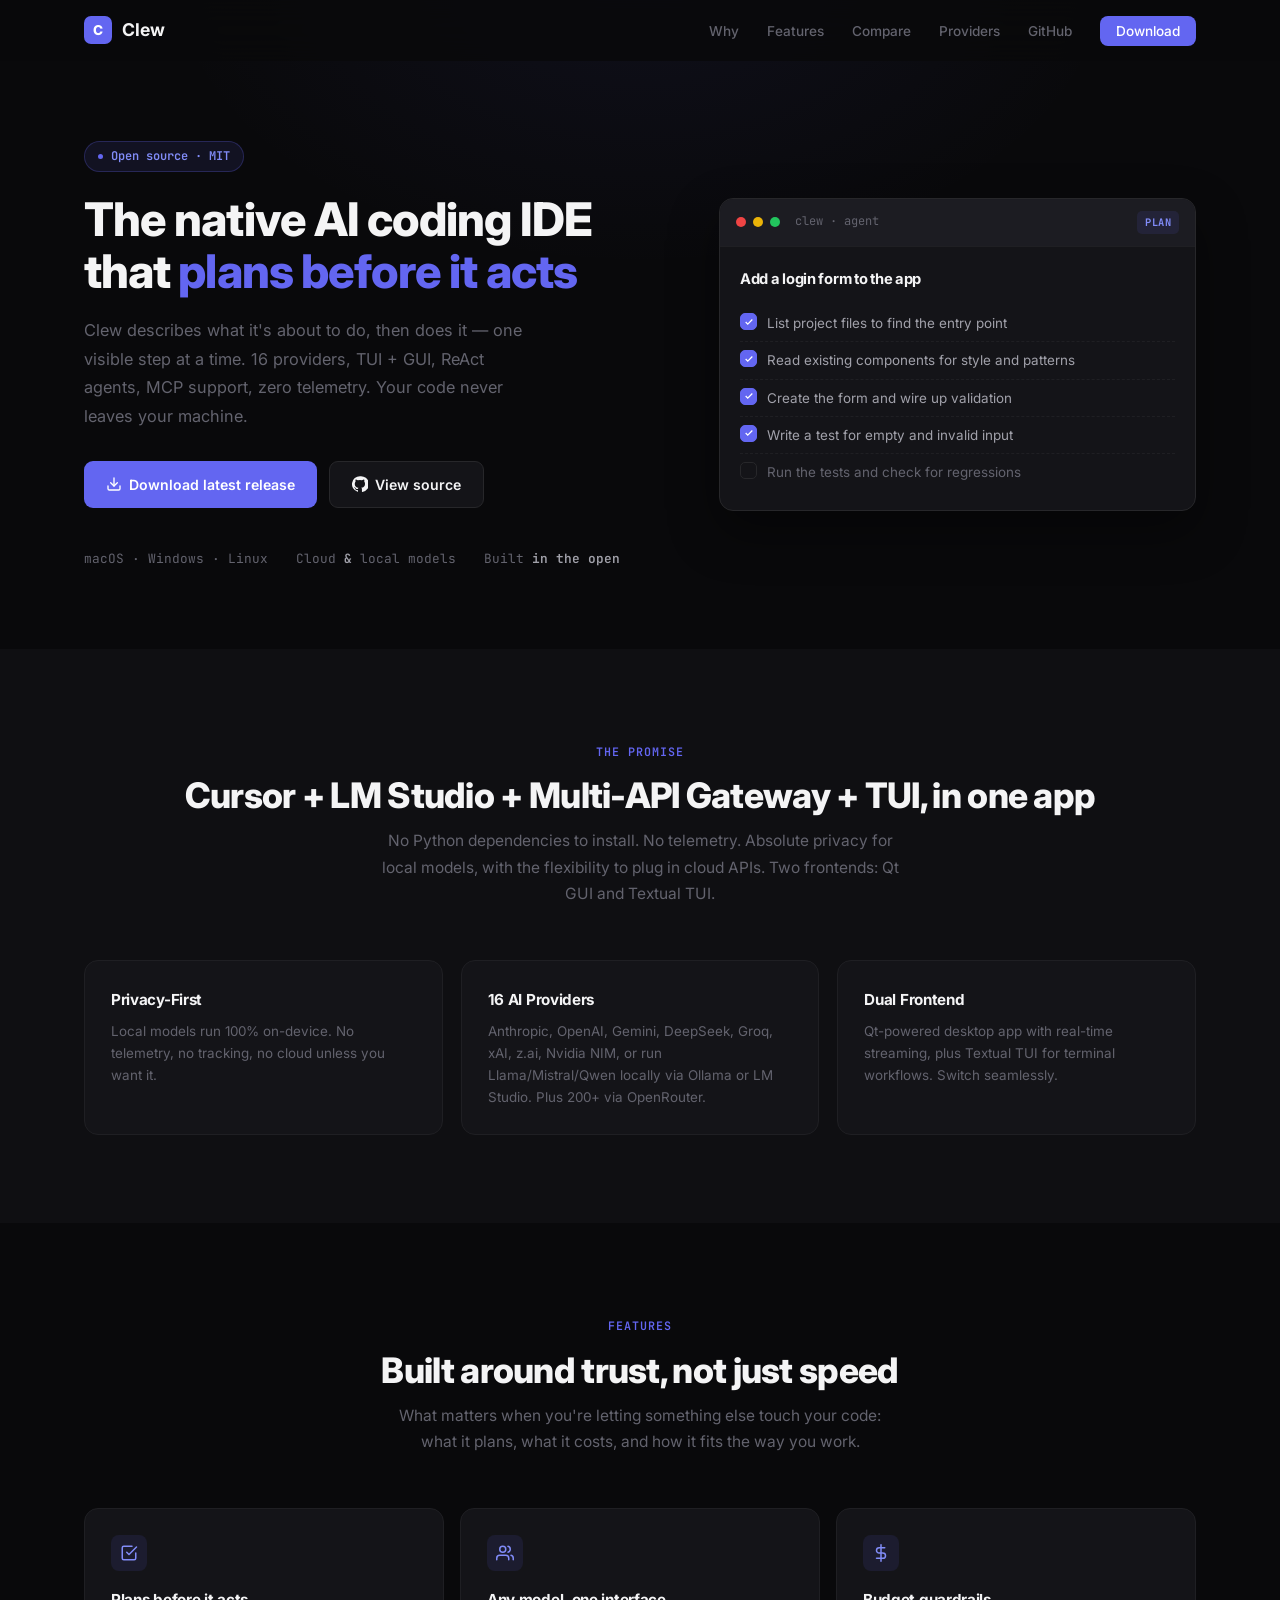
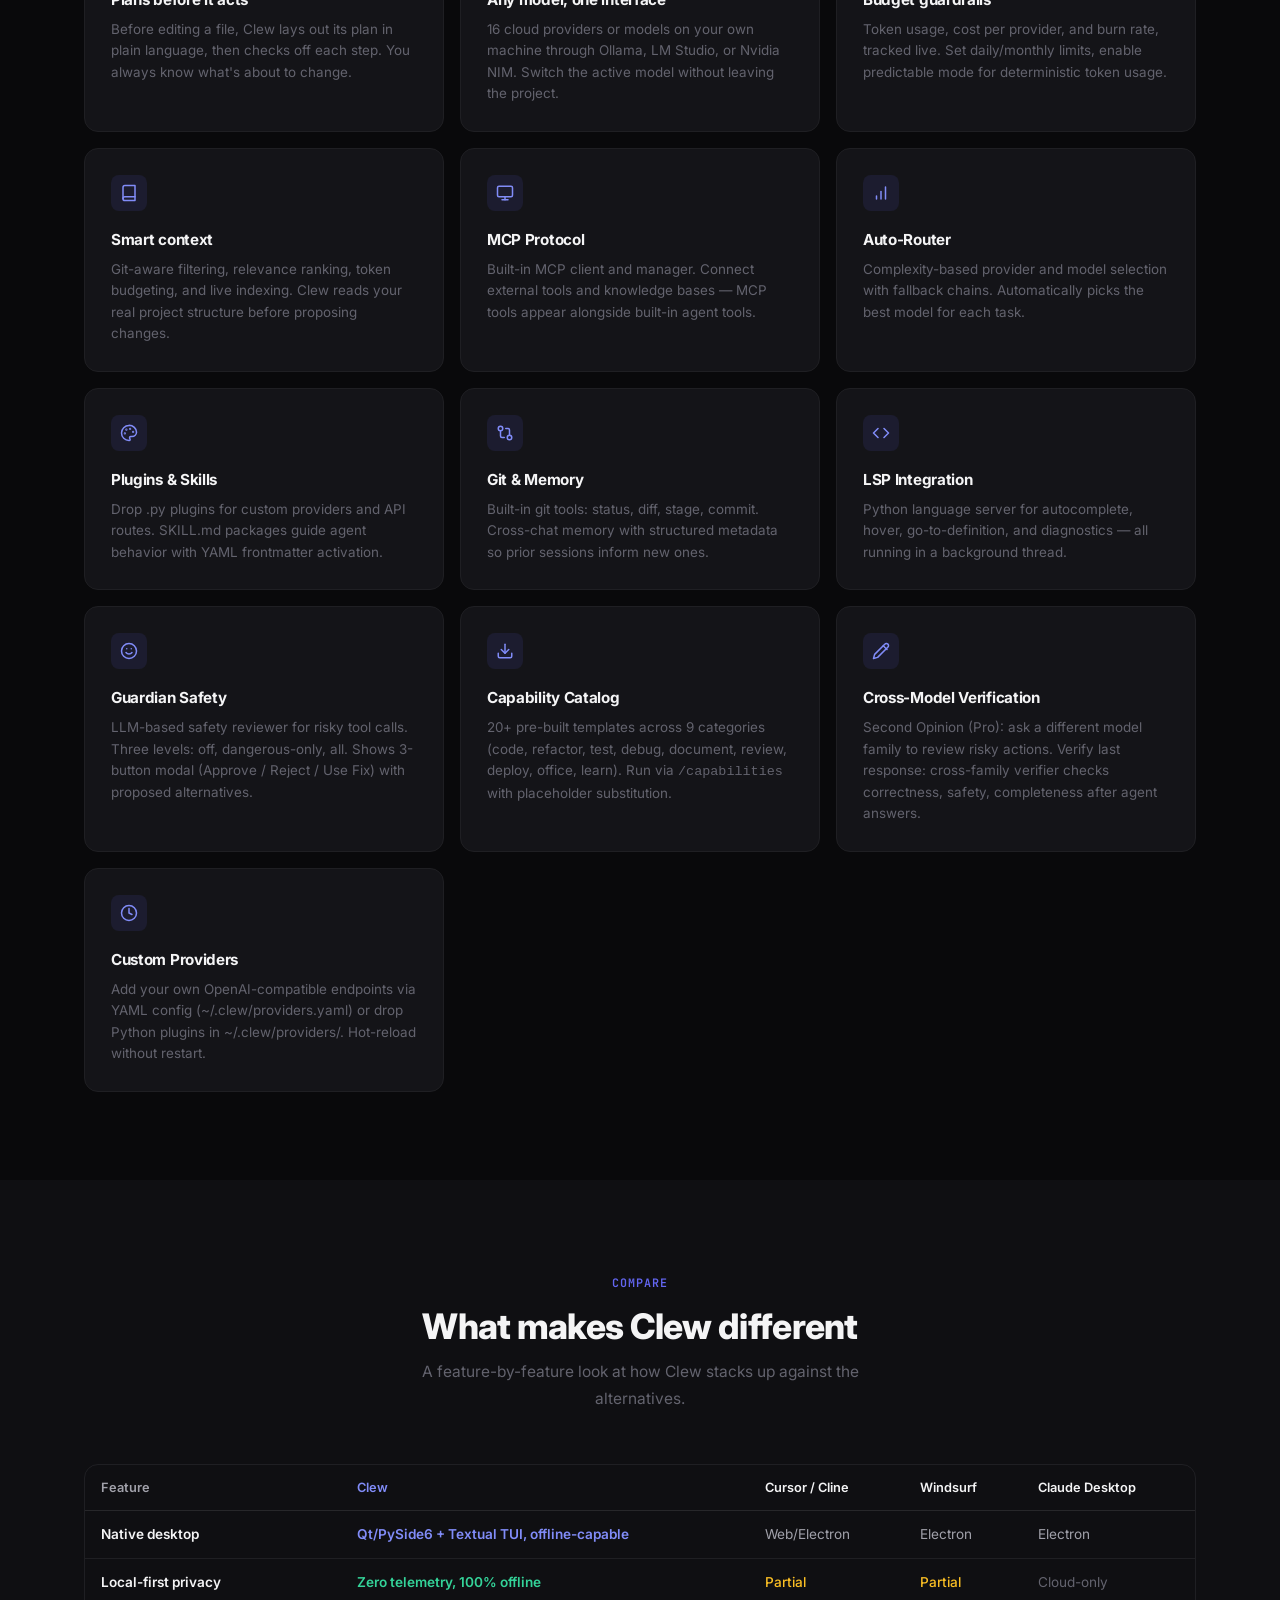
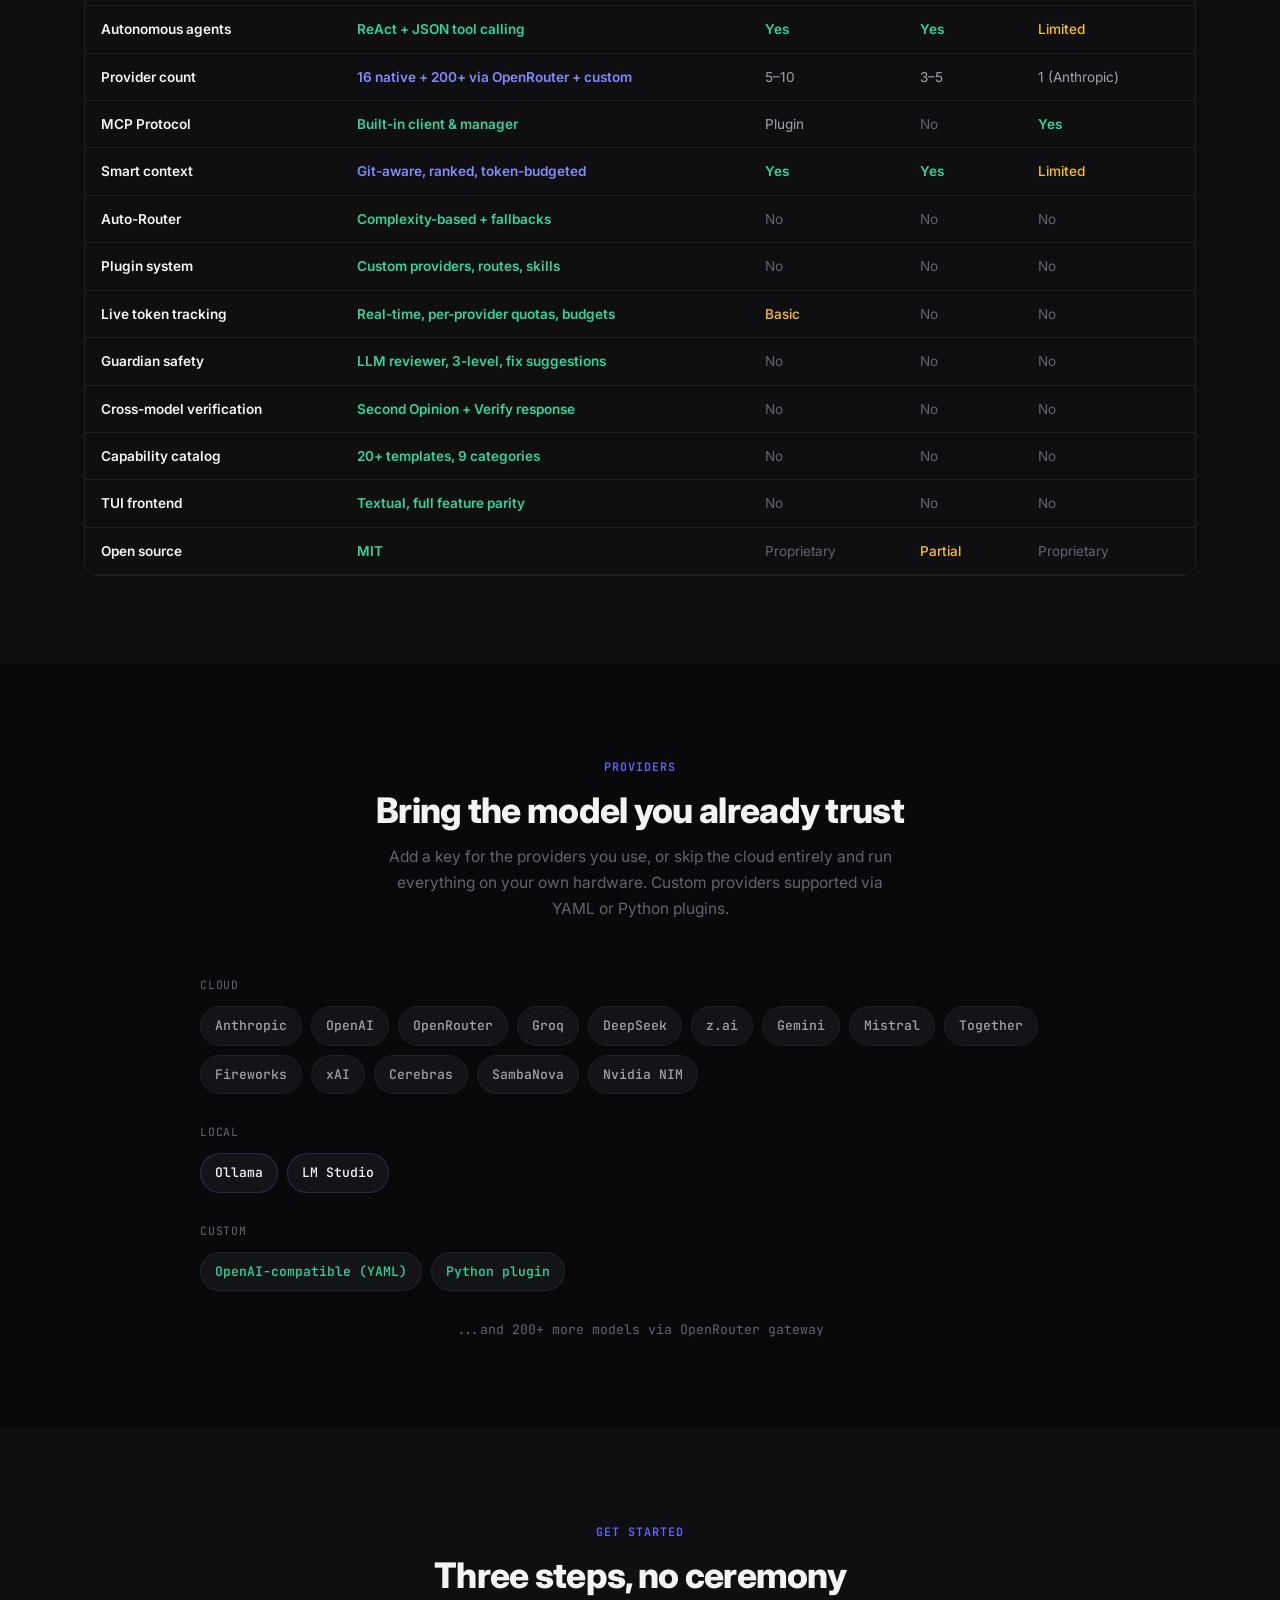
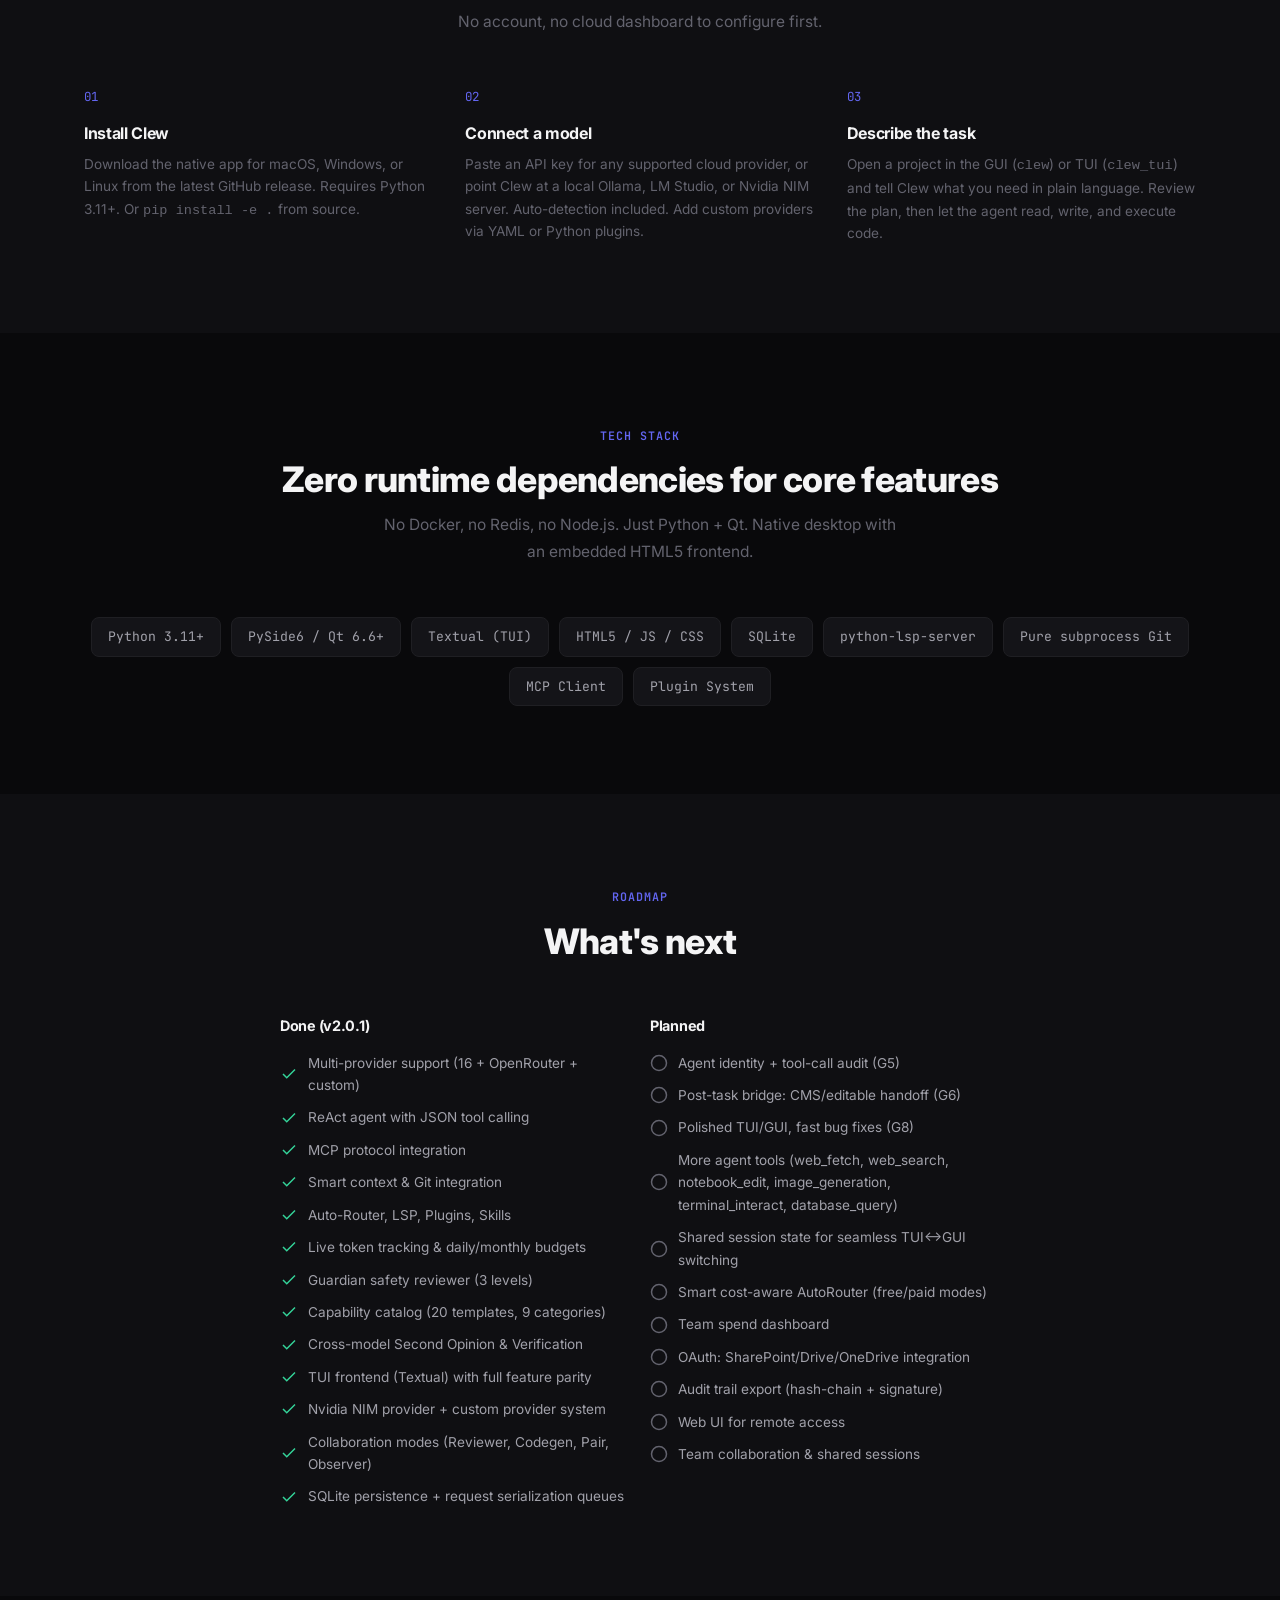
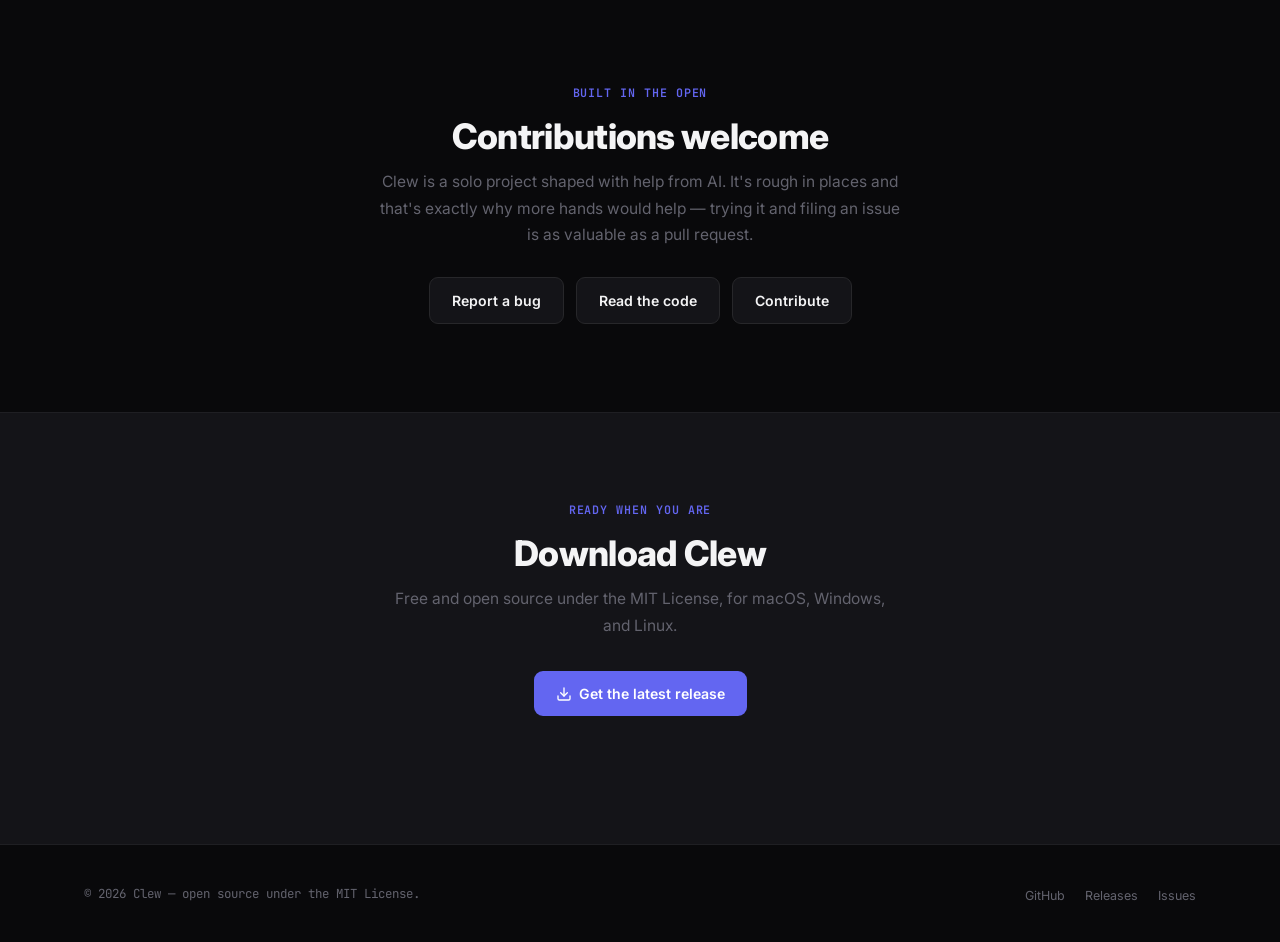
==== commit 82599b25: "v2.0.2 — G5, G6, M2, M3 features + TUI bug fix - G5: Agent identity + tool-call audit (agent_identit" ====
--- a/index.html
+++ b/index.html
@@ -4,7 +4,7 @@
 <meta charset="UTF-8">
 <meta name="viewport" content="width=device-width, initial-scale=1.0">
 <title>Clew — Native AI Coding IDE</title>
-<meta name="description" content="Clew is an open-source native AI coding IDE. 15 providers, ReAct agents, MCP support, zero telemetry. Runs on macOS, Windows, and Linux.">
+<meta name="description" content="Clew is an open-source native AI coding IDE. 16 providers, ReAct agents, TUI + GUI, MCP support, zero telemetry. Runs on macOS, Windows, and Linux.">
 <link rel="preconnect" href="https://fonts.googleapis.com">
 <link rel="preconnect" href="https://fonts.gstatic.com" crossorigin>
 <link href="https://fonts.googleapis.com/css2?family=Inter:wght@400;500;600;700;800&family=JetBrains+Mono:wght@400;500;600&display=swap" rel="stylesheet">
@@ -135,6 +135,7 @@
 .provider-chip{padding:8px 14px;background:var(--surface);border:1px solid var(--border-soft);border-radius:100px;font-size:.82rem;font-weight:500;color:var(--text-dim);font-family:var(--mono);transition:border-color .2s}
 .provider-chip:hover{border-color:var(--border)}
 .provider-chip.local{border-color:var(--accent-soft-border);color:var(--text)}
+.provider-chip.custom{border-color:var(--green-soft);color:var(--green)}
 
 /* ---- HOW IT WORKS ---- */
 .how-it-works{background:var(--bg-alt)}
@@ -248,7 +249,7 @@
     <div>
       <div class="hero-badge"><span></span> Open source &middot; MIT</div>
       <h1>The native AI coding IDE that <span class="accent-word">plans before it acts</span></h1>
-      <p>Clew describes what it's about to do, then does it &mdash; one visible step at a time. 15 providers, ReAct agents, MCP support, zero telemetry. Your code never leaves your machine.</p>
+      <p>Clew describes what it's about to do, then does it &mdash; one visible step at a time. 16 providers, TUI + GUI, ReAct agents, MCP support, zero telemetry. Your code never leaves your machine.</p>
       <div class="hero-buttons">
         <a href="https://github.com/ilyaosovskoi/Clew/releases/latest" target="_blank" rel="noopener" class="btn btn-primary">
           <svg viewBox="0 0 24 24" fill="none" stroke="currentColor" stroke-width="2" stroke-linecap="round" stroke-linejoin="round"><path d="M21 15v4a2 2 0 01-2 2H5a2 2 0 01-2-2v-4"/><polyline points="7 10 12 15 17 10"/><line x1="12" y1="15" x2="12" y2="3"/></svg>
@@ -261,7 +262,7 @@
       </div>
       <div class="hero-meta">
         <div>macOS &middot; Windows &middot; Linux</div>
-        <div>Cloud <strong>&amp;</strong> local models</div>
+        <div>Cloud <strong>&</strong> local models</div>
         <div>Built <strong>in the open</strong></div>
       </div>
     </div>
@@ -291,8 +292,8 @@
   <div class="container">
     <div class="section-header">
       <div class="section-label">The Promise</div>
-      <h2 class="section-title">Cursor + LM Studio + Multi-API Gateway, in one app</h2>
-      <p class="section-desc">No Python dependencies to install. No telemetry. Absolute privacy for local models, with the flexibility to plug in cloud APIs.</p>
+      <h2 class="section-title">Cursor + LM Studio + Multi-API Gateway + TUI, in one app</h2>
+      <p class="section-desc">No Python dependencies to install. No telemetry. Absolute privacy for local models, with the flexibility to plug in cloud APIs. Two frontends: Qt GUI and Textual TUI.</p>
     </div>
     <div class="promise-grid">
       <div class="promise-card fade-in">
@@ -300,12 +301,12 @@
         <p>Local models run 100% on-device. No telemetry, no tracking, no cloud unless you want it.</p>
       </div>
       <div class="promise-card fade-in">
-        <h3>15 AI Providers</h3>
-        <p>Anthropic, OpenAI, Gemini, DeepSeek, Groq, xAI, z.ai, or run Llama/Mistral/Qwen locally via Ollama or LM Studio.</p>
+        <h3>16 AI Providers</h3>
+        <p>Anthropic, OpenAI, Gemini, DeepSeek, Groq, xAI, z.ai, Nvidia NIM, or run Llama/Mistral/Qwen locally via Ollama or LM Studio. Plus 200+ via OpenRouter.</p>
       </div>
       <div class="promise-card fade-in">
-        <h3>Native Performance</h3>
-        <p>Qt-powered desktop app with real-time streaming, instant file search, live token tracking.</p>
+        <h3>Dual Frontend</h3>
+        <p>Qt-powered desktop app with real-time streaming, plus Textual TUI for terminal workflows. Switch seamlessly.</p>
       </div>
     </div>
   </div>
@@ -332,14 +333,14 @@
           <svg width="18" height="18" viewBox="0 0 24 24" fill="none" stroke="currentColor" stroke-width="2" stroke-linecap="round" stroke-linejoin="round"><path d="M17 21v-2a4 4 0 00-4-4H5a4 4 0 00-4 4v2"/><circle cx="9" cy="7" r="4"/><path d="M23 21v-2a4 4 0 00-3-3.87"/><path d="M16 3.13a4 4 0 010 7.75"/></svg>
         </div>
         <h3>Any model, one interface</h3>
-        <p>15 cloud providers or models on your own machine through Ollama and LM Studio. Switch the active model without leaving the project.</p>
+        <p>16 cloud providers or models on your own machine through Ollama, LM Studio, or Nvidia NIM. Switch the active model without leaving the project.</p>
       </div>
       <div class="feature-card fade-in">
         <div class="feature-icon">
           <svg width="18" height="18" viewBox="0 0 24 24" fill="none" stroke="currentColor" stroke-width="2" stroke-linecap="round" stroke-linejoin="round"><line x1="12" y1="1" x2="12" y2="23"/><path d="M17 5H9.5a3.5 3.5 0 000 7h5a3.5 3.5 0 010 7H6"/></svg>
         </div>
         <h3>Budget guardrails</h3>
-        <p>Token usage, cost per provider, and burn rate, tracked live. Set a monthly limit and see where you stand &mdash; no surprise bills.</p>
+        <p>Token usage, cost per provider, and burn rate, tracked live. Set daily/monthly limits, enable predictable mode for deterministic token usage.</p>
       </div>
       <div class="feature-card fade-in">
         <div class="feature-icon">
@@ -366,14 +367,14 @@
         <div class="feature-icon">
           <svg width="18" height="18" viewBox="0 0 24 24" fill="none" stroke="currentColor" stroke-width="2" stroke-linecap="round" stroke-linejoin="round"><circle cx="13.5" cy="6.5" r=".5"/><circle cx="17.5" cy="10.5" r=".5"/><circle cx="8.5" cy="7.5" r=".5"/><circle cx="6.5" cy="12.5" r=".5"/><path d="M12 2C6.5 2 2 6.5 2 12s4.5 10 10 10c.9 0 1.5-.7 1.5-1.5 0-.4-.2-.8-.4-1.1-.2-.3-.4-.7-.4-1.1 0-.8.7-1.5 1.5-1.5H16c3.3 0 6-2.7 6-6 0-5-4.5-9-10-9z"/></svg>
         </div>
-        <h3>Plugins &amp; Skills</h3>
+        <h3>Plugins & Skills</h3>
         <p>Drop .py plugins for custom providers and API routes. SKILL.md packages guide agent behavior with YAML frontmatter activation.</p>
       </div>
       <div class="feature-card fade-in">
         <div class="feature-icon">
           <svg width="18" height="18" viewBox="0 0 24 24" fill="none" stroke="currentColor" stroke-width="2" stroke-linecap="round" stroke-linejoin="round"><circle cx="18" cy="18" r="3"/><circle cx="6" cy="6" r="3"/><path d="M13 6h3a2 2 0 012 2v7"/><path d="M11 18H8a2 2 0 01-2-2V9"/></svg>
         </div>
-        <h3>Git &amp; Memory</h3>
+        <h3>Git & Memory</h3>
         <p>Built-in git tools: status, diff, stage, commit. Cross-chat memory with structured metadata so prior sessions inform new ones.</p>
       </div>
       <div class="feature-card fade-in">
@@ -382,6 +383,34 @@
         </div>
         <h3>LSP Integration</h3>
         <p>Python language server for autocomplete, hover, go-to-definition, and diagnostics &mdash; all running in a background thread.</p>
+      </div>
+      <div class="feature-card fade-in">
+        <div class="feature-icon">
+          <svg width="18" height="18" viewBox="0 0 24 24" fill="none" stroke="currentColor" stroke-width="2" stroke-linecap="round" stroke-linejoin="round"><path d="M12 22c5.5 0 10-4.5 10-10S17.5 2 12 2 2 6.5 2 12s4.5 10 10 10z"/><path d="M8 14s1.5 2 4 2 4-2 4-2"/><line x1="9" y1="9" x2="9.01" y2="9"/><line x1="15" y1="9" x2="15.01" y2="9"/></svg>
+        </div>
+        <h3>Guardian Safety</h3>
+        <p>LLM-based safety reviewer for risky tool calls. Three levels: off, dangerous-only, all. Shows 3-button modal (Approve / Reject / Use Fix) with proposed alternatives.</p>
+      </div>
+      <div class="feature-card fade-in">
+        <div class="feature-icon">
+          <svg width="18" height="18" viewBox="0 0 24 24" fill="none" stroke="currentColor" stroke-width="2" stroke-linecap="round" stroke-linejoin="round"><path d="M21 15v4a2 2 0 01-2 2H5a2 2 0 01-2-2v-4"/><polyline points="7 10 12 15 17 10"/><line x1="12" y1="15" x2="12" y2="3"/></svg>
+        </div>
+        <h3>Capability Catalog</h3>
+        <p>20+ pre-built templates across 9 categories (code, refactor, test, debug, document, review, deploy, office, learn). Run via <code>/capabilities</code> with placeholder substitution.</p>
+      </div>
+      <div class="feature-card fade-in">
+        <div class="feature-icon">
+          <svg width="18" height="18" viewBox="0 0 24 24" fill="none" stroke="currentColor" stroke-width="2" stroke-linecap="round" stroke-linejoin="round"><path d="M17 3a2.85 2.83 0 114 4L7.5 20.5 2 22l1.5-5.5L17 3z"/><path d="M15 5l5 5"/></svg>
+        </div>
+        <h3>Cross-Model Verification</h3>
+        <p>Second Opinion (Pro): ask a different model family to review risky actions. Verify last response: cross-family verifier checks correctness, safety, completeness after agent answers.</p>
+      </div>
+      <div class="feature-card fade-in">
+        <div class="feature-icon">
+          <svg width="18" height="18" viewBox="0 0 24 24" fill="none" stroke="currentColor" stroke-width="2" stroke-linecap="round" stroke-linejoin="round"><circle cx="12" cy="12" r="10"/><path d="M12 6v6l4 2"/></svg>
+        </div>
+        <h3>Custom Providers</h3>
+        <p>Add your own OpenAI-compatible endpoints via YAML config (~/.clew/providers.yaml) or drop Python plugins in ~/.clew/providers/. Hot-reload without restart.</p>
       </div>
     </div>
   </div>
@@ -409,7 +438,7 @@
         <tbody>
           <tr>
             <td>Native desktop</td>
-            <td class="clew-col">Qt/PySide6, offline-capable</td>
+            <td class="clew-col">Qt/PySide6 + Textual TUI, offline-capable</td>
             <td>Web/Electron</td>
             <td>Electron</td>
             <td>Electron</td>
@@ -430,14 +459,14 @@
           </tr>
           <tr>
             <td>Provider count</td>
-            <td class="clew-col">15 native + 200+ via OpenRouter</td>
+            <td class="clew-col">16 native + 200+ via OpenRouter + custom</td>
             <td>5&ndash;10</td>
             <td>3&ndash;5</td>
             <td>1 (Anthropic)</td>
           </tr>
           <tr>
             <td>MCP Protocol</td>
-            <td class="yes">Built-in client &amp; manager</td>
+            <td class="yes">Built-in client & manager</td>
             <td>Plugin</td>
             <td class="no">No</td>
             <td class="yes">Yes</td>
@@ -458,15 +487,43 @@
           </tr>
           <tr>
             <td>Plugin system</td>
-            <td class="yes">Custom providers, routes, JS/CSS</td>
+            <td class="yes">Custom providers, routes, skills</td>
             <td class="no">No</td>
             <td class="no">No</td>
             <td class="no">No</td>
           </tr>
           <tr>
             <td>Live token tracking</td>
-            <td class="yes">Real-time, per-provider quotas</td>
+            <td class="yes">Real-time, per-provider quotas, budgets</td>
             <td class="partial">Basic</td>
+            <td class="no">No</td>
+            <td class="no">No</td>
+          </tr>
+          <tr>
+            <td>Guardian safety</td>
+            <td class="yes">LLM reviewer, 3-level, fix suggestions</td>
+            <td class="no">No</td>
+            <td class="no">No</td>
+            <td class="no">No</td>
+          </tr>
+          <tr>
+            <td>Cross-model verification</td>
+            <td class="yes">Second Opinion + Verify response</td>
+            <td class="no">No</td>
+            <td class="no">No</td>
+            <td class="no">No</td>
+          </tr>
+          <tr>
+            <td>Capability catalog</td>
+            <td class="yes">20+ templates, 9 categories</td>
+            <td class="no">No</td>
+            <td class="no">No</td>
+            <td class="no">No</td>
+          </tr>
+          <tr>
+            <td>TUI frontend</td>
+            <td class="yes">Textual, full feature parity</td>
+            <td class="no">No</td>
             <td class="no">No</td>
             <td class="no">No</td>
           </tr>
@@ -489,7 +546,7 @@
     <div class="section-header">
       <div class="section-label">Providers</div>
       <h2 class="section-title">Bring the model you already trust</h2>
-      <p class="section-desc">Add a key for the providers you use, or skip the cloud entirely and run everything on your own hardware.</p>
+      <p class="section-desc">Add a key for the providers you use, or skip the cloud entirely and run everything on your own hardware. Custom providers supported via YAML or Python plugins.</p>
     </div>
     <div class="provider-group-label">Cloud</div>
     <div class="providers-grid fade-in">
@@ -506,11 +563,17 @@
       <div class="provider-chip">xAI</div>
       <div class="provider-chip">Cerebras</div>
       <div class="provider-chip">SambaNova</div>
+      <div class="provider-chip">Nvidia NIM</div>
     </div>
     <div class="provider-group-label">Local</div>
     <div class="providers-grid fade-in">
       <div class="provider-chip local">Ollama</div>
       <div class="provider-chip local">LM Studio</div>
+    </div>
+    <div class="provider-group-label">Custom</div>
+    <div class="providers-grid fade-in">
+      <div class="provider-chip custom">OpenAI-compatible (YAML)</div>
+      <div class="provider-chip custom">Python plugin</div>
     </div>
     <p style="text-align:center;color:var(--text-dimmer);font-size:.82rem;margin-top:8px;font-family:var(--mono)">...and 200+ more models via OpenRouter gateway</p>
   </div>
@@ -528,17 +591,17 @@
       <div class="step fade-in">
         <div class="step-num">01</div>
         <h3>Install Clew</h3>
-        <p>Download the native app for macOS, Windows, or Linux from the latest GitHub release. Requires Python 3.11+.</p>
+        <p>Download the native app for macOS, Windows, or Linux from the latest GitHub release. Requires Python 3.11+. Or <code>pip install -e .</code> from source.</p>
       </div>
       <div class="step fade-in">
         <div class="step-num">02</div>
         <h3>Connect a model</h3>
-        <p>Paste an API key for any supported cloud provider, or point Clew at a local Ollama or LM Studio server. Auto-detection included.</p>
+        <p>Paste an API key for any supported cloud provider, or point Clew at a local Ollama, LM Studio, or Nvidia NIM server. Auto-detection included. Add custom providers via YAML or Python plugins.</p>
       </div>
       <div class="step fade-in">
         <div class="step-num">03</div>
         <h3>Describe the task</h3>
-        <p>Open a project and tell Clew what you need in plain language. Review the plan, then let the agent read, write, and execute code.</p>
+        <p>Open a project in the GUI (<code>clew</code>) or TUI (<code>clew_tui</code>) and tell Clew what you need in plain language. Review the plan, then let the agent read, write, and execute code.</p>
       </div>
     </div>
   </div>
@@ -555,6 +618,7 @@
     <div class="tech-badges fade-in">
       <div class="tech-badge">Python 3.11+</div>
       <div class="tech-badge">PySide6 / Qt 6.6+</div>
+      <div class="tech-badge">Textual (TUI)</div>
       <div class="tech-badge">HTML5 / JS / CSS</div>
       <div class="tech-badge">SQLite</div>
       <div class="tech-badge">python-lsp-server</div>
@@ -574,11 +638,11 @@
     </div>
     <div class="roadmap-grid fade-in">
       <div class="roadmap-col">
-        <h3>Done</h3>
+        <h3>Done (v2.0.1)</h3>
         <ul class="roadmap-list">
           <li>
             <svg class="done-icon" viewBox="0 0 24 24" fill="none" stroke="currentColor" stroke-width="2"><path d="M20 6L9 17l-5-5"/></svg>
-            Multi-provider support (15 + OpenRouter)
+            Multi-provider support (16 + OpenRouter + custom)
           </li>
           <li>
             <svg class="done-icon" viewBox="0 0 24 24" fill="none" stroke="currentColor" stroke-width="2"><path d="M20 6L9 17l-5-5"/></svg>
@@ -590,7 +654,7 @@
           </li>
           <li>
             <svg class="done-icon" viewBox="0 0 24 24" fill="none" stroke="currentColor" stroke-width="2"><path d="M20 6L9 17l-5-5"/></svg>
-            Smart context &amp; Git integration
+            Smart context & Git integration
           </li>
           <li>
             <svg class="done-icon" viewBox="0 0 24 24" fill="none" stroke="currentColor" stroke-width="2"><path d="M20 6L9 17l-5-5"/></svg>
@@ -598,7 +662,35 @@
           </li>
           <li>
             <svg class="done-icon" viewBox="0 0 24 24" fill="none" stroke="currentColor" stroke-width="2"><path d="M20 6L9 17l-5-5"/></svg>
-            Live token tracking &amp; daily quotas
+            Live token tracking & daily/monthly budgets
+          </li>
+          <li>
+            <svg class="done-icon" viewBox="0 0 24 24" fill="none" stroke="currentColor" stroke-width="2"><path d="M20 6L9 17l-5-5"/></svg>
+            Guardian safety reviewer (3 levels)
+          </li>
+          <li>
+            <svg class="done-icon" viewBox="0 0 24 24" fill="none" stroke="currentColor" stroke-width="2"><path d="M20 6L9 17l-5-5"/></svg>
+            Capability catalog (20 templates, 9 categories)
+          </li>
+          <li>
+            <svg class="done-icon" viewBox="0 0 24 24" fill="none" stroke="currentColor" stroke-width="2"><path d="M20 6L9 17l-5-5"/></svg>
+            Cross-model Second Opinion & Verification
+          </li>
+          <li>
+            <svg class="done-icon" viewBox="0 0 24 24" fill="none" stroke="currentColor" stroke-width="2"><path d="M20 6L9 17l-5-5"/></svg>
+            TUI frontend (Textual) with full feature parity
+          </li>
+          <li>
+            <svg class="done-icon" viewBox="0 0 24 24" fill="none" stroke="currentColor" stroke-width="2"><path d="M20 6L9 17l-5-5"/></svg>
+            Nvidia NIM provider + custom provider system
+          </li>
+          <li>
+            <svg class="done-icon" viewBox="0 0 24 24" fill="none" stroke="currentColor" stroke-width="2"><path d="M20 6L9 17l-5-5"/></svg>
+            Collaboration modes (Reviewer, Codegen, Pair, Observer)
+          </li>
+          <li>
+            <svg class="done-icon" viewBox="0 0 24 24" fill="none" stroke="currentColor" stroke-width="2"><path d="M20 6L9 17l-5-5"/></svg>
+            SQLite persistence + request serialization queues
           </li>
         </ul>
       </div>
@@ -607,11 +699,39 @@
         <ul class="roadmap-list">
           <li>
             <svg class="todo-icon" viewBox="0 0 24 24" fill="none" stroke="currentColor" stroke-width="2"><circle cx="12" cy="12" r="10"/></svg>
-            Multi-agent "Heavy Code" mode
-          </li>
-          <li>
-            <svg class="todo-icon" viewBox="0 0 24 24" fill="none" stroke="currentColor" stroke-width="2"><circle cx="12" cy="12" r="10"/></svg>
-            Voice mode &mdash; speak tasks, hear explanations
+            Agent identity + tool-call audit (G5)
+          </li>
+          <li>
+            <svg class="todo-icon" viewBox="0 0 24 24" fill="none" stroke="currentColor" stroke-width="2"><circle cx="12" cy="12" r="10"/></svg>
+            Post-task bridge: CMS/editable handoff (G6)
+          </li>
+          <li>
+            <svg class="todo-icon" viewBox="0 0 24 24" fill="none" stroke="currentColor" stroke-width="2"><circle cx="12" cy="12" r="10"/></svg>
+            Polished TUI/GUI, fast bug fixes (G8)
+          </li>
+          <li>
+            <svg class="todo-icon" viewBox="0 0 24 24" fill="none" stroke="currentColor" stroke-width="2"><circle cx="12" cy="12" r="10"/></svg>
+            More agent tools (web_fetch, web_search, notebook_edit, image_generation, terminal_interact, database_query)
+          </li>
+          <li>
+            <svg class="todo-icon" viewBox="0 0 24 24" fill="none" stroke="currentColor" stroke-width="2"><circle cx="12" cy="12" r="10"/></svg>
+            Shared session state for seamless TUI↔GUI switching
+          </li>
+          <li>
+            <svg class="todo-icon" viewBox="0 0 24 24" fill="none" stroke="currentColor" stroke-width="2"><circle cx="12" cy="12" r="10"/></svg>
+            Smart cost-aware AutoRouter (free/paid modes)
+          </li>
+          <li>
+            <svg class="todo-icon" viewBox="0 0 24 24" fill="none" stroke="currentColor" stroke-width="2"><circle cx="12" cy="12" r="10"/></svg>
+            Team spend dashboard
+          </li>
+          <li>
+            <svg class="todo-icon" viewBox="0 0 24 24" fill="none" stroke="currentColor" stroke-width="2"><circle cx="12" cy="12" r="10"/></svg>
+            OAuth: SharePoint/Drive/OneDrive integration
+          </li>
+          <li>
+            <svg class="todo-icon" viewBox="0 0 24 24" fill="none" stroke="currentColor" stroke-width="2"><circle cx="12" cy="12" r="10"/></svg>
+            Audit trail export (hash-chain + signature)
           </li>
           <li>
             <svg class="todo-icon" viewBox="0 0 24 24" fill="none" stroke="currentColor" stroke-width="2"><circle cx="12" cy="12" r="10"/></svg>
@@ -619,7 +739,7 @@
           </li>
           <li>
             <svg class="todo-icon" viewBox="0 0 24 24" fill="none" stroke="currentColor" stroke-width="2"><circle cx="12" cy="12" r="10"/></svg>
-            Team collaboration &amp; shared sessions
+            Team collaboration & shared sessions
           </li>
         </ul>
       </div>
@@ -702,4 +822,4 @@
 runPlanLoop();
 </script>
 </body>
-</html>
+</html>
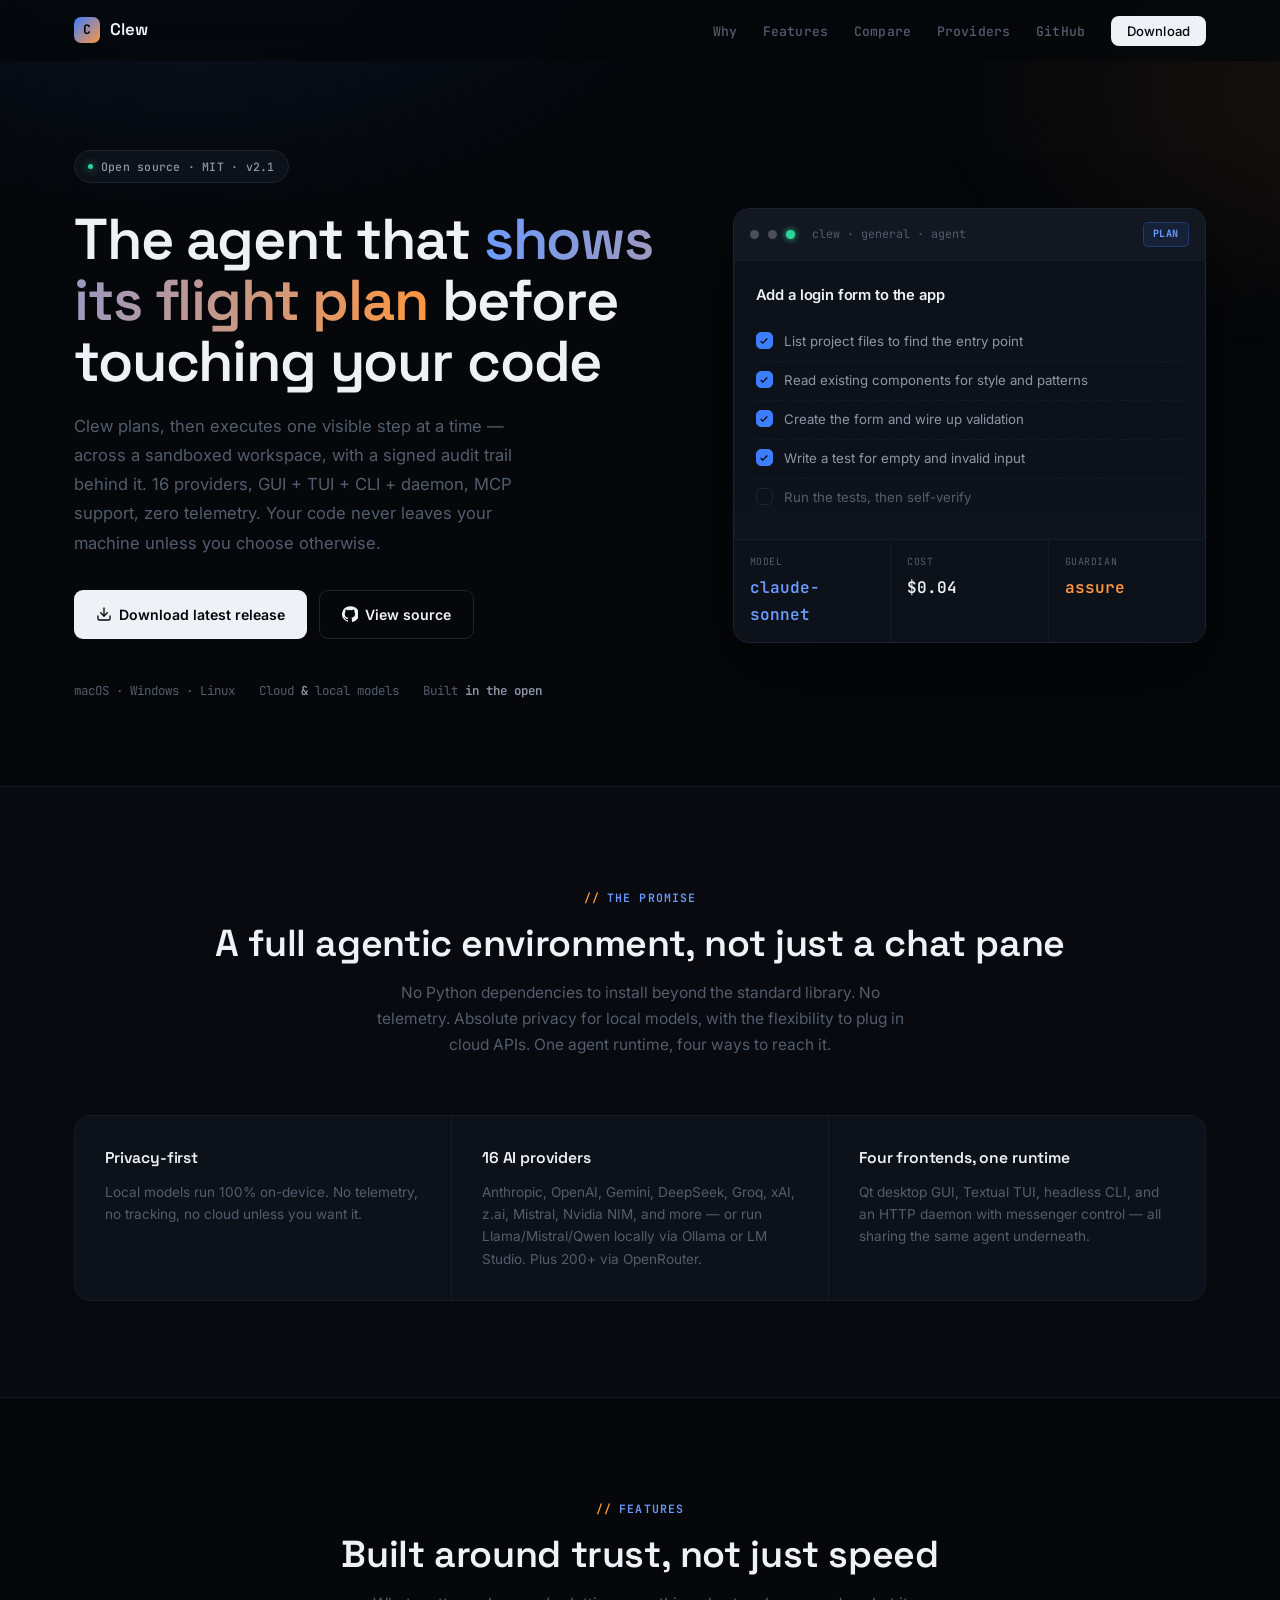
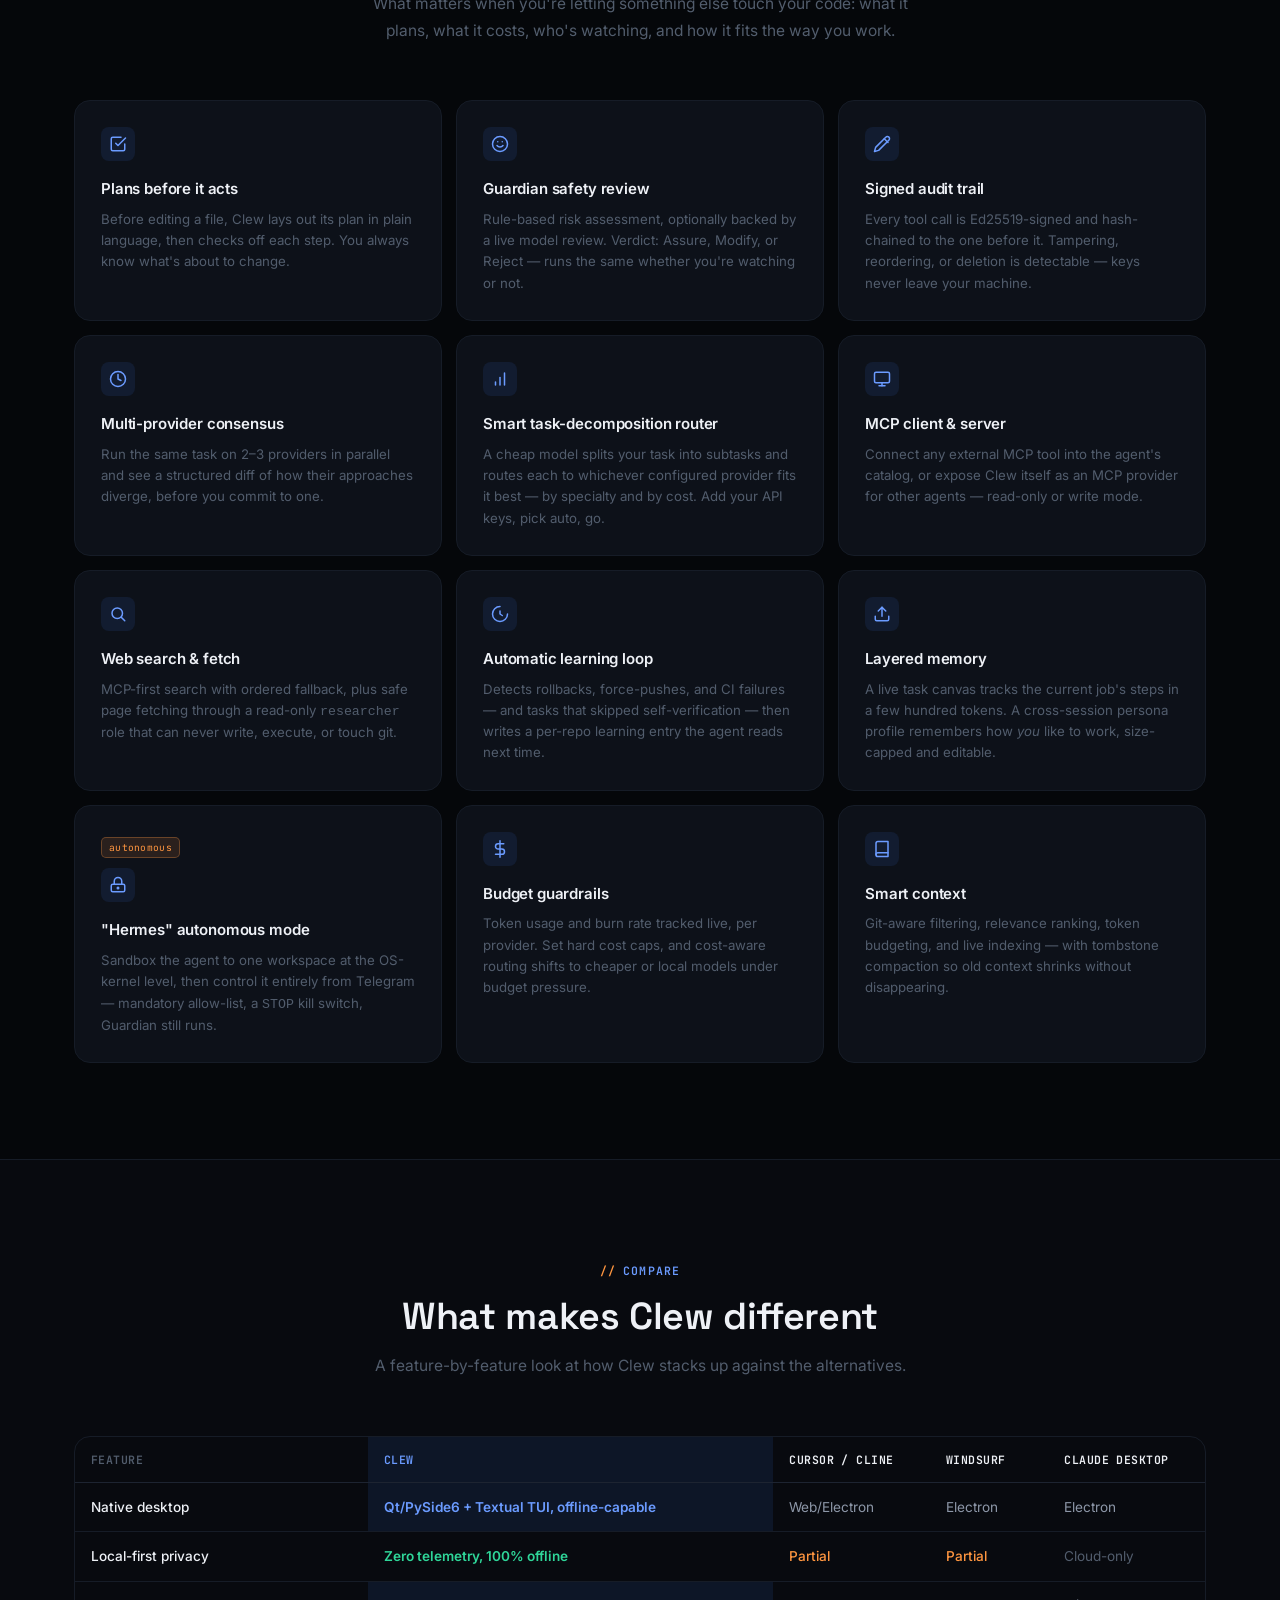
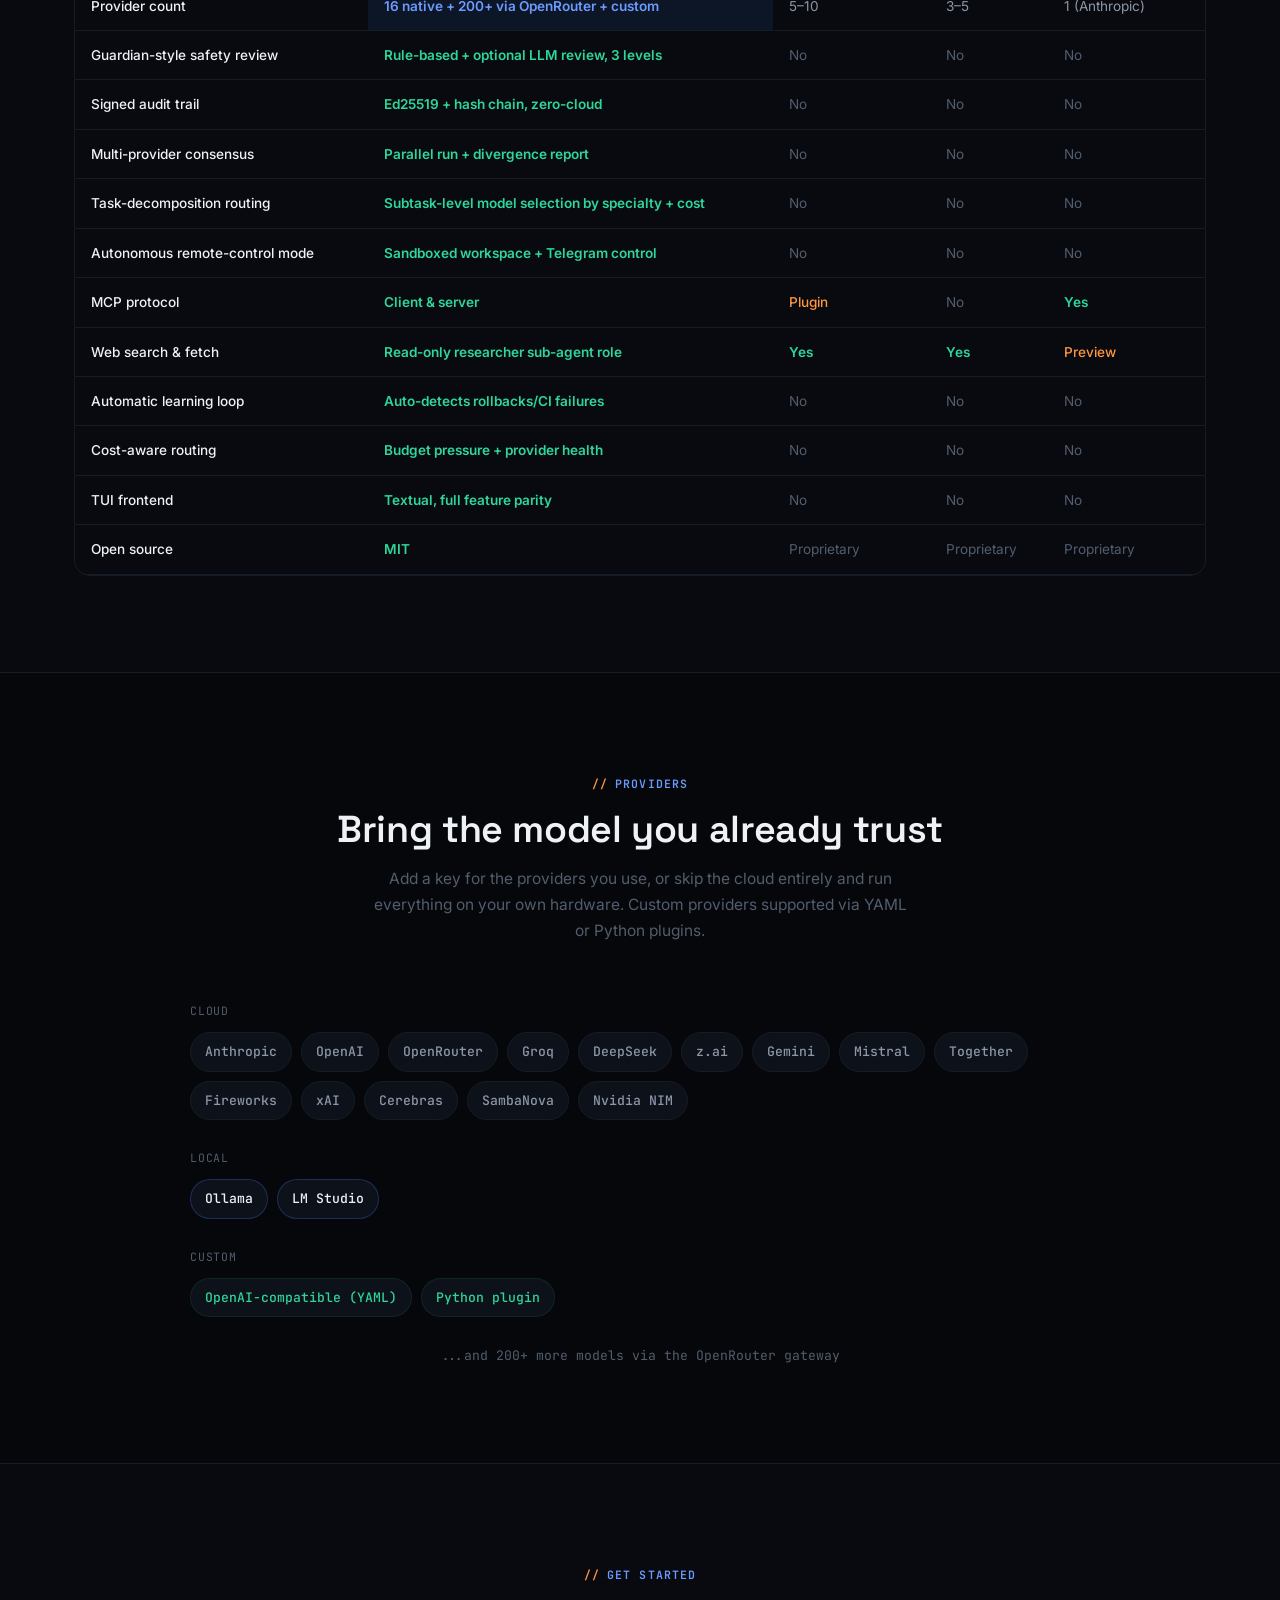
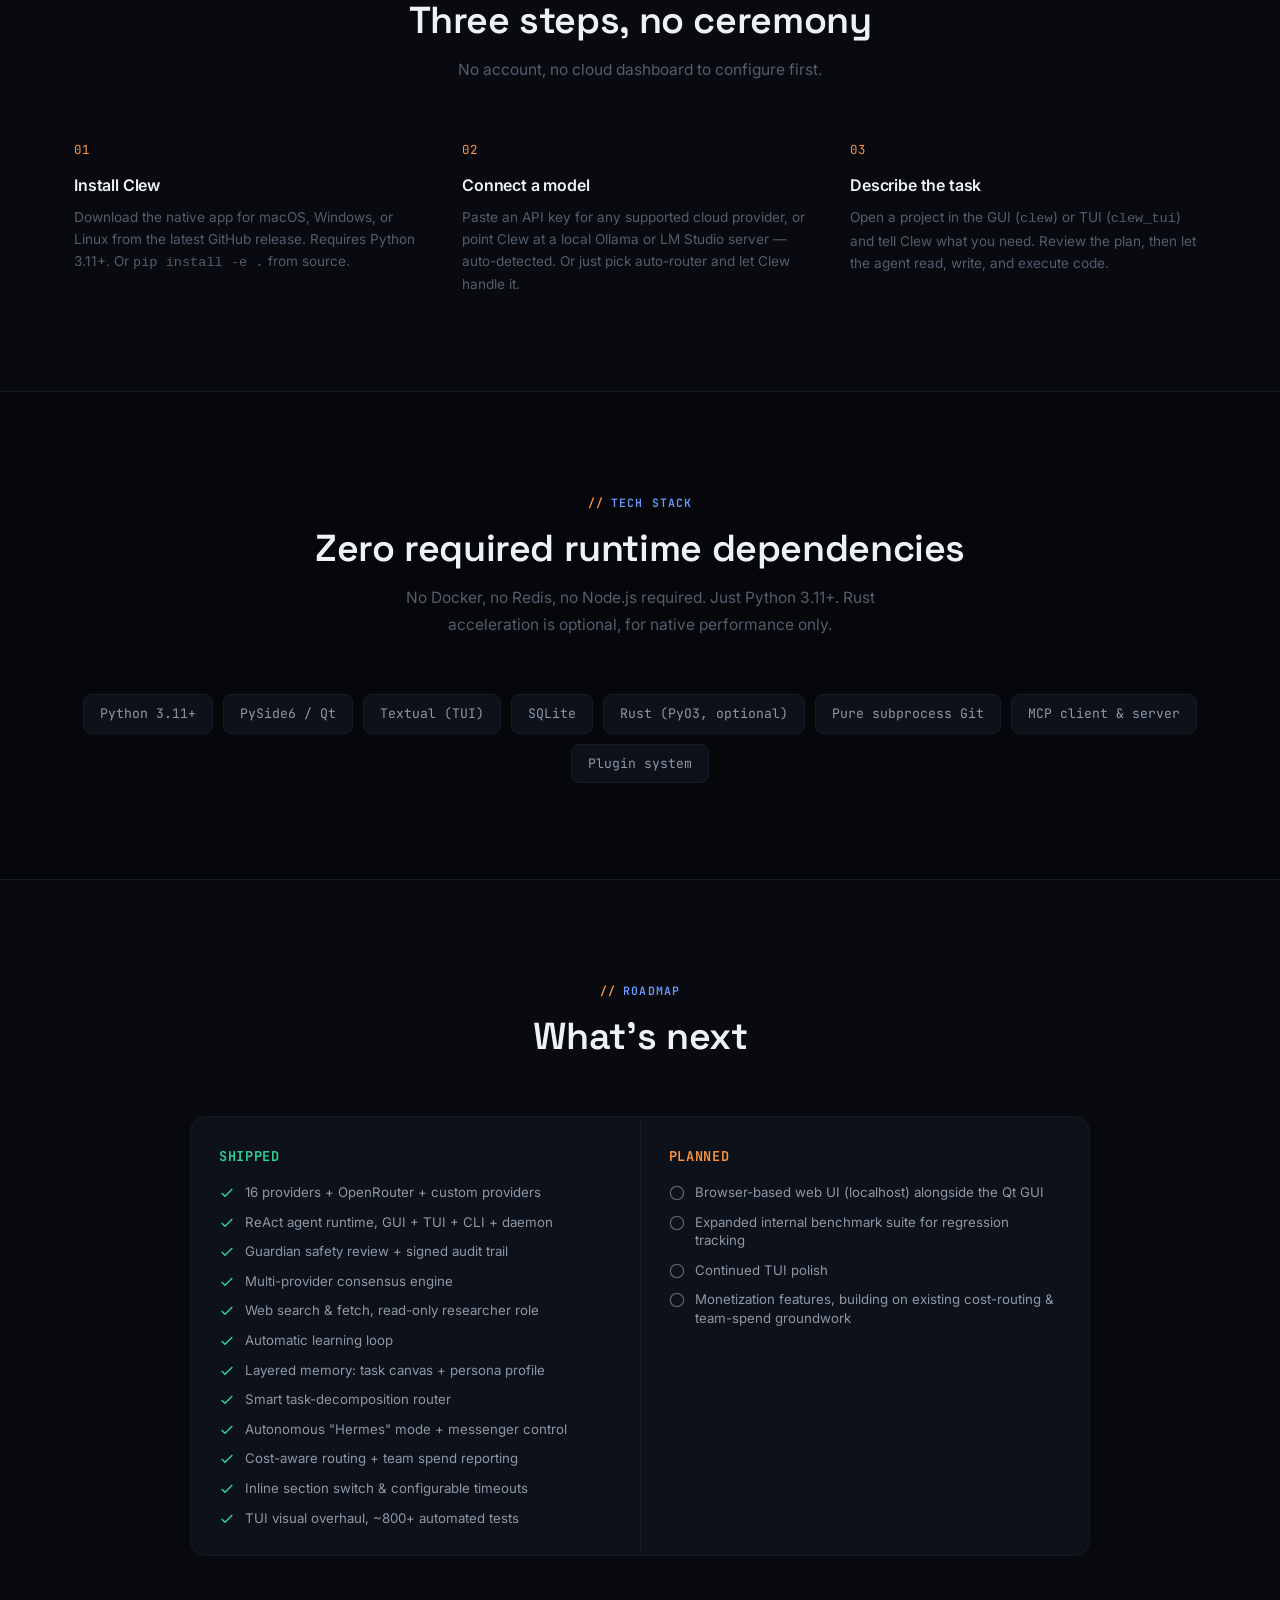
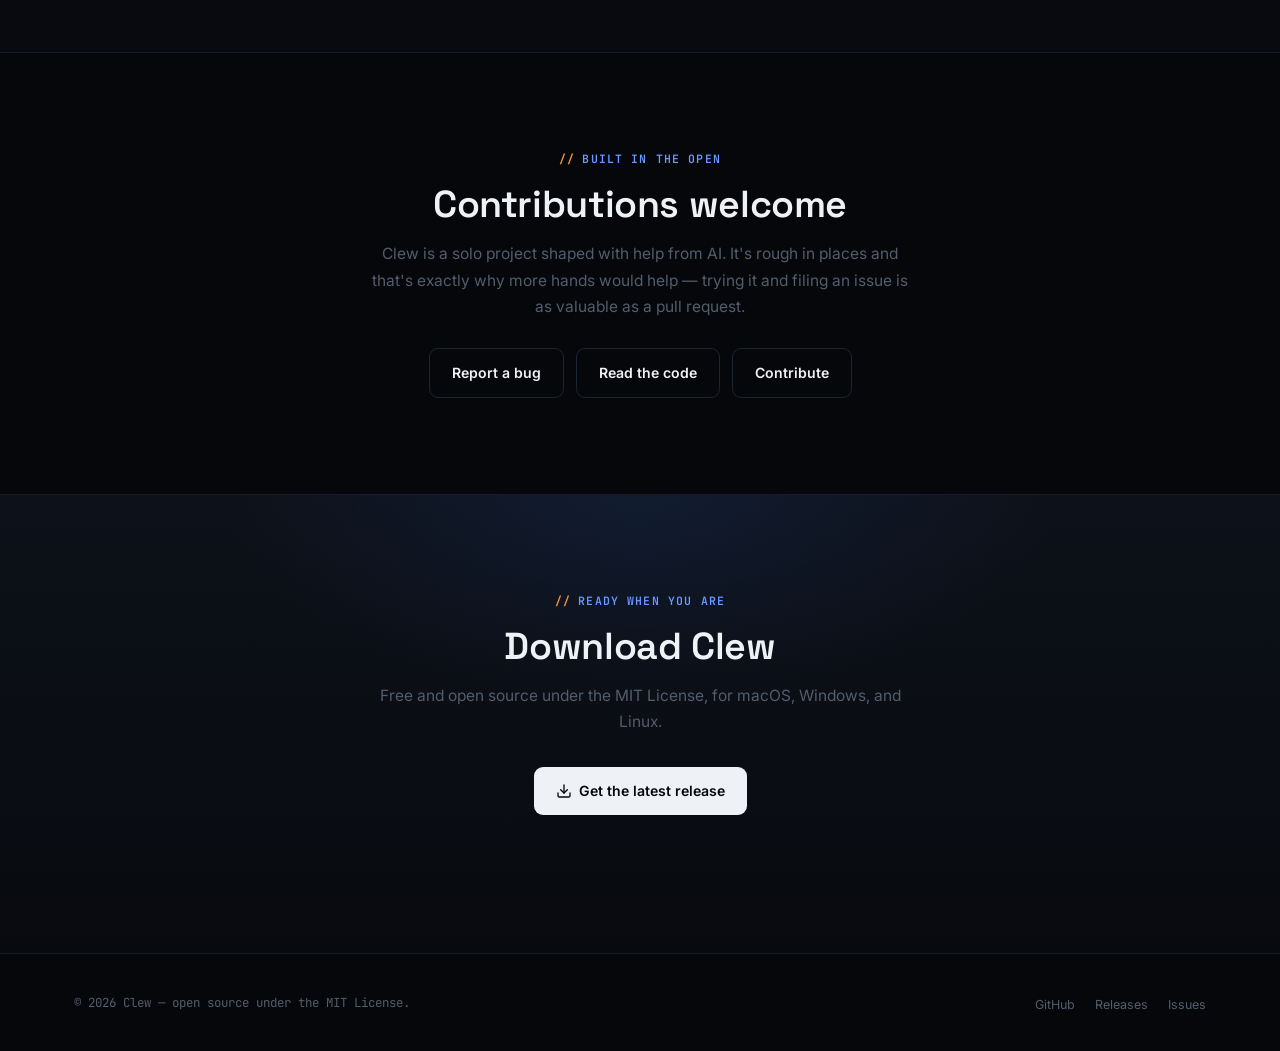
==== commit 529c5dea: "Update index.html with v2.1.1 features Co-Authored-By: Claude <noreply@anthropic.com>" ====
--- a/index.html
+++ b/index.html
@@ -4,145 +4,167 @@
 <meta charset="UTF-8">
 <meta name="viewport" content="width=device-width, initial-scale=1.0">
 <title>Clew — Native AI Coding IDE</title>
-<meta name="description" content="Clew is an open-source native AI coding IDE. 16 providers, ReAct agents, TUI + GUI, MCP support, zero telemetry. Runs on macOS, Windows, and Linux.">
+<meta name="description" content="Clew is an open-source native AI coding IDE. 16 providers, ReAct agents, GUI + TUI + CLI + daemon, MCP support, signed audit trail, zero telemetry. Runs on macOS, Windows, and Linux.">
 <link rel="preconnect" href="https://fonts.googleapis.com">
 <link rel="preconnect" href="https://fonts.gstatic.com" crossorigin>
-<link href="https://fonts.googleapis.com/css2?family=Inter:wght@400;500;600;700;800&family=JetBrains+Mono:wght@400;500;600&display=swap" rel="stylesheet">
+<link href="https://fonts.googleapis.com/css2?family=Space+Grotesk:wght@500;600;700&family=Inter:wght@400;500;600;700&family=JetBrains+Mono:wght@400;500;600;700&display=swap" rel="stylesheet">
 <style>
 *,*::before,*::after{box-sizing:border-box;margin:0;padding:0}
 :root{
-  --bg:#09090b;
-  --bg-alt:#0f0f12;
-  --surface:#141418;
-  --surface-2:#1c1c22;
-  --surface-3:#232329;
-  --border:#27272a;
-  --border-soft:#1f1f23;
-  --text:#f4f4f5;
-  --text-dim:#a1a1aa;
-  --text-dimmer:#63636e;
-  --accent:#6366f1;
-  --accent-hi:#818cf8;
-  --accent-soft:rgba(99,102,241,.10);
-  --accent-soft-border:rgba(99,102,241,.25);
-  --green:#34d399;
-  --green-soft:rgba(52,211,153,.10);
-  --amber:#fbbf24;
+  --bg:#05070a;
+  --bg-alt:#080a0f;
+  --surface:#0d1119;
+  --surface-2:#121722;
+  --surface-3:#182030;
+  --border:#1d2431;
+  --border-soft:#161c27;
+  --text:#eef1f6;
+  --text-dim:#8d97a8;
+  --text-dimmer:#525d6d;
+  --blue:#3d7eff;
+  --blue-hi:#6b9bff;
+  --blue-soft:rgba(61,126,255,.10);
+  --blue-soft-border:rgba(61,126,255,.28);
+  --amber:#ff9640;
+  --amber-soft:rgba(255,150,64,.12);
+  --amber-soft-border:rgba(255,150,64,.30);
+  --green:#2fd699;
+  --green-soft:rgba(47,214,153,.10);
+  --red:#ff5c5c;
   --radius:10px;
-  --radius-lg:14px;
-  --max-w:1160px;
+  --radius-lg:16px;
+  --max-w:1180px;
+  --display:'Space Grotesk',var(--body);
   --body:'Inter',system-ui,-apple-system,sans-serif;
   --mono:'JetBrains Mono',ui-monospace,monospace;
 }
 html{scroll-behavior:smooth;-webkit-font-smoothing:antialiased}
 @media(prefers-reduced-motion:reduce){html{scroll-behavior:auto}*{animation-duration:.01ms!important;animation-iteration-count:1!important;transition-duration:.01ms!important}}
-body{font-family:var(--body);color:var(--text-dim);background:var(--bg);line-height:1.65;overflow-x:hidden}
-a{color:var(--accent);text-decoration:none;transition:color .2s ease}
-a:hover{color:var(--accent-hi)}
+body{font-family:var(--body);color:var(--text-dim);background:var(--bg);line-height:1.65;overflow-x:hidden;position:relative}
+body::before{content:"";position:fixed;inset:0;z-index:-2;background:
+  radial-gradient(ellipse 900px 500px at 15% -8%,rgba(61,126,255,.10),transparent 60%),
+  radial-gradient(ellipse 700px 450px at 105% 10%,rgba(255,150,64,.07),transparent 60%);
+  pointer-events:none}
+body::after{content:"";position:fixed;inset:0;z-index:-1;pointer-events:none;opacity:.35;
+  background-image:linear-gradient(rgba(255,255,255,.012) 1px,transparent 1px),linear-gradient(90deg,rgba(255,255,255,.012) 1px,transparent 1px);
+  background-size:64px 64px}
+a{color:var(--blue-hi);text-decoration:none;transition:color .2s ease}
+a:hover{color:var(--text)}
 img{max-width:100%;display:block}
 .container{max-width:var(--max-w);margin:0 auto;padding:0 24px}
-h1,h2,h3,h4{font-family:var(--body);color:var(--text);letter-spacing:-.02em;font-weight:700}
+h1,h2,h3,h4{font-family:var(--display);color:var(--text);letter-spacing:-.01em;font-weight:600}
+:focus-visible{outline:2px solid var(--blue);outline-offset:2px;border-radius:4px}
 
 /* ---- NAV ---- */
-nav{position:fixed;top:0;left:0;right:0;z-index:100;background:rgba(9,9,11,.80);backdrop-filter:blur(16px);-webkit-backdrop-filter:blur(16px);border-bottom:1px solid transparent;transition:border-color .2s ease}
+nav{position:fixed;top:0;left:0;right:0;z-index:100;background:rgba(5,7,10,.72);backdrop-filter:blur(18px);-webkit-backdrop-filter:blur(18px);border-bottom:1px solid transparent;transition:border-color .2s ease}
 nav.scrolled{border-bottom-color:var(--border)}
 .nav-inner{display:flex;align-items:center;justify-content:space-between;height:60px}
-.logo{display:flex;align-items:center;gap:10px;font-weight:700;font-size:1.1rem;color:var(--text)}
-.logo-mark{width:28px;height:28px;background:var(--accent);border-radius:7px;display:grid;place-items:center;color:#fff;font-weight:800;font-size:.85rem;font-family:var(--body)}
-.nav-links{display:flex;align-items:center;gap:28px;list-style:none}
-.nav-links a{color:var(--text-dimmer);font-size:.85rem;font-weight:500;transition:color .2s}
+.logo{display:flex;align-items:center;gap:10px;font-weight:600;font-size:1.05rem;color:var(--text);font-family:var(--display)}
+.logo-mark{width:26px;height:26px;background:linear-gradient(135deg,var(--blue),var(--amber));border-radius:7px;display:grid;place-items:center;color:#050608;font-weight:700;font-size:.82rem;font-family:var(--mono)}
+.nav-links{display:flex;align-items:center;gap:26px;list-style:none}
+.nav-links a{color:var(--text-dimmer);font-size:.82rem;font-weight:500;font-family:var(--mono);letter-spacing:.01em}
 .nav-links a:hover{color:var(--text)}
-.nav-cta{background:var(--accent);color:#fff!important;padding:7px 16px;border-radius:8px;font-weight:600;font-size:.82rem;transition:background .2s}
-.nav-cta:hover{background:var(--accent-hi);color:#fff!important}
+.nav-cta{background:var(--text);color:var(--bg)!important;padding:7px 16px;border-radius:8px;font-weight:600;font-size:.8rem;transition:opacity .2s;font-family:var(--body)!important}
+.nav-cta:hover{opacity:.82;color:var(--bg)!important}
 .mobile-toggle{display:none;background:none;border:none;cursor:pointer;padding:8px;color:var(--text)}
 
 /* ---- HERO ---- */
-.hero{padding:140px 0 80px;background:radial-gradient(ellipse 800px 500px at 50% -5%,rgba(99,102,241,.07),transparent 60%)}
-.hero-inner{display:grid;grid-template-columns:1.1fr .9fr;gap:52px;align-items:center}
-.hero-badge{display:inline-flex;align-items:center;gap:8px;background:var(--accent-soft);color:var(--accent-hi);padding:5px 13px;border-radius:100px;font-size:.75rem;font-weight:600;margin-bottom:22px;border:1px solid var(--accent-soft-border);font-family:var(--mono)}
-.hero-badge span{width:5px;height:5px;background:var(--accent);border-radius:50%;animation:pulse 2s infinite}
+.hero{padding:150px 0 84px}
+.hero-inner{display:grid;grid-template-columns:1.12fr .88fr;gap:56px;align-items:center}
+.hero-badge{display:inline-flex;align-items:center;gap:8px;background:var(--surface);color:var(--text-dim);padding:6px 13px;border-radius:100px;font-size:.72rem;font-weight:500;margin-bottom:26px;border:1px solid var(--border);font-family:var(--mono);letter-spacing:.02em}
+.hero-badge span{width:5px;height:5px;background:var(--green);border-radius:50%;animation:pulse 2s infinite;box-shadow:0 0 8px var(--green)}
 @keyframes pulse{0%,100%{opacity:1}50%{opacity:.3}}
-.hero h1{font-size:clamp(1.9rem,4vw,2.9rem);font-weight:800;line-height:1.12;margin-bottom:18px}
-.hero h1 .accent-word{color:var(--accent)}
-.hero p{font-size:1.02rem;color:var(--text-dimmer);max-width:460px;margin-bottom:30px;line-height:1.75}
-.hero-buttons{display:flex;gap:12px;flex-wrap:wrap;margin-bottom:40px}
-.btn{display:inline-flex;align-items:center;gap:7px;padding:11px 22px;border-radius:9px;font-weight:600;font-size:.88rem;border:none;cursor:pointer;transition:all .2s ease;font-family:var(--body)}
-.btn-primary{background:var(--accent);color:#fff}
-.btn-primary:hover{background:var(--accent-hi);transform:translateY(-1px);color:#fff}
-.btn-secondary{background:var(--surface);color:var(--text);border:1px solid var(--border)}
-.btn-secondary:hover{border-color:var(--accent-soft-border);transform:translateY(-1px)}
+.hero h1{font-family:var(--display);font-size:clamp(2.3rem,5vw,3.6rem);font-weight:600;line-height:1.06;margin-bottom:20px;letter-spacing:-.02em}
+.hero h1 .accent-word{background:linear-gradient(100deg,var(--blue-hi),var(--amber));-webkit-background-clip:text;background-clip:text;color:transparent}
+.hero p{font-size:1.04rem;color:var(--text-dimmer);max-width:470px;margin-bottom:32px;line-height:1.75}
+.hero-buttons{display:flex;gap:12px;flex-wrap:wrap;margin-bottom:42px}
+.btn{display:inline-flex;align-items:center;gap:7px;padding:12px 22px;border-radius:9px;font-weight:600;font-size:.88rem;border:none;cursor:pointer;transition:all .2s ease;font-family:var(--body)}
+.btn-primary{background:var(--text);color:var(--bg)}
+.btn-primary:hover{opacity:.85;transform:translateY(-1px);color:var(--bg)}
+.btn-secondary{background:transparent;color:var(--text);border:1px solid var(--border)}
+.btn-secondary:hover{border-color:var(--blue-soft-border);background:var(--blue-soft)}
 .btn svg{width:16px;height:16px}
-.hero-meta{display:flex;gap:28px;flex-wrap:wrap;color:var(--text-dimmer);font-size:.8rem;font-family:var(--mono)}
+.hero-meta{display:flex;gap:24px;flex-wrap:wrap;color:var(--text-dimmer);font-size:.78rem;font-family:var(--mono)}
 .hero-meta strong{color:var(--text-dim);font-weight:600}
 
-/* ---- HERO WIDGET ---- */
-.plan-widget{background:var(--surface);border:1px solid var(--border);border-radius:var(--radius-lg);overflow:hidden;box-shadow:0 20px 50px rgba(0,0,0,.4)}
-.plan-widget-header{display:flex;align-items:center;gap:7px;padding:12px 16px;border-bottom:1px solid var(--border-soft);background:var(--surface-2)}
-.pw-dot{width:10px;height:10px;border-radius:50%}
-.pw-dot.r{background:#ef4444}.pw-dot.y{background:#eab308}.pw-dot.g{background:#22c55e}
-.plan-widget-header span{margin-left:8px;color:var(--text-dimmer);font-size:.75rem;font-family:var(--mono)}
-.pw-badge{margin-left:auto;background:var(--accent-soft);color:var(--accent-hi);font-size:.65rem;font-weight:700;padding:3px 8px;border-radius:5px;letter-spacing:.04em;font-family:var(--mono)}
-.plan-widget-body{padding:20px}
-.plan-widget-body h4{font-size:.92rem;font-weight:700;margin-bottom:14px;color:var(--text)}
-.pw-step{display:flex;align-items:flex-start;gap:10px;padding:7px 0;font-size:.84rem;color:var(--text-dimmer);border-bottom:1px dashed var(--border-soft)}
+/* ---- HERO WIDGET: MISSION CONTROL ---- */
+.console{background:linear-gradient(180deg,var(--surface),var(--surface) 60%,var(--surface-2));border:1px solid var(--border);border-radius:var(--radius-lg);overflow:hidden;box-shadow:0 30px 70px rgba(0,0,0,.55),0 0 0 1px rgba(255,255,255,.02) inset}
+.console-header{display:flex;align-items:center;gap:9px;padding:13px 16px;border-bottom:1px solid var(--border-soft);background:var(--surface-2)}
+.pw-dot{width:9px;height:9px;border-radius:50%}
+.pw-dot.r{background:#4a4f5c}.pw-dot.y{background:#4a4f5c}.pw-dot.g{background:var(--green);box-shadow:0 0 6px var(--green)}
+.console-header span{margin-left:8px;color:var(--text-dimmer);font-size:.73rem;font-family:var(--mono)}
+.console-badge{margin-left:auto;background:var(--blue-soft);color:var(--blue-hi);font-size:.63rem;font-weight:700;padding:3px 9px;border-radius:5px;letter-spacing:.06em;font-family:var(--mono);border:1px solid var(--blue-soft-border)}
+.console-body{padding:22px}
+.console-body h4{font-size:.92rem;font-weight:600;margin-bottom:16px;color:var(--text);font-family:var(--body)}
+.pw-step{display:flex;align-items:flex-start;gap:11px;padding:8px 0;font-size:.83rem;color:var(--text-dimmer);border-bottom:1px dashed var(--border-soft)}
 .pw-step:last-child{border-bottom:none}
 .pw-check{flex-shrink:0;width:17px;height:17px;border-radius:5px;border:1.5px solid var(--border);display:grid;place-items:center;margin-top:1px;transition:all .3s ease}
-.pw-step.done .pw-check{background:var(--accent);border-color:var(--accent)}
+.pw-step.done .pw-check{background:var(--blue);border-color:var(--blue)}
 .pw-step.done{color:var(--text-dim)}
-.pw-check svg{width:10px;height:10px;color:#fff;opacity:0;transition:opacity .2s ease}
+.pw-check svg{width:10px;height:10px;color:#050608;opacity:0;transition:opacity .2s ease}
 .pw-step.done .pw-check svg{opacity:1}
+.telemetry{display:grid;grid-template-columns:repeat(3,1fr);gap:1px;background:var(--border-soft);border-top:1px solid var(--border-soft)}
+.telem-cell{background:var(--surface);padding:14px 16px;text-align:left}
+.telem-label{font-family:var(--mono);font-size:.62rem;color:var(--text-dimmer);text-transform:uppercase;letter-spacing:.06em;margin-bottom:5px}
+.telem-value{font-family:var(--mono);font-size:1rem;font-weight:600;color:var(--text)}
+.telem-value.blue{color:var(--blue-hi)}
+.telem-value.amber{color:var(--amber)}
 
 /* ---- SECTION COMMON ---- */
-section{padding:88px 0}
-.section-label{display:inline-flex;align-items:center;gap:7px;font-size:.73rem;font-weight:600;text-transform:uppercase;letter-spacing:.08em;margin-bottom:12px;color:var(--accent);font-family:var(--mono)}
-.section-title{font-size:clamp(1.6rem,3.2vw,2.2rem);font-weight:800;margin-bottom:12px;line-height:1.2}
-.section-desc{font-size:.97rem;color:var(--text-dimmer);max-width:520px;line-height:1.7}
-.section-header{text-align:center;margin-bottom:52px}
+section{padding:96px 0}
+.section-label{display:inline-flex;align-items:center;gap:7px;font-size:.72rem;font-weight:600;text-transform:uppercase;letter-spacing:.1em;margin-bottom:14px;color:var(--blue-hi);font-family:var(--mono)}
+.section-label::before{content:"//";color:var(--amber)}
+.section-title{font-family:var(--display);font-size:clamp(1.7rem,3.4vw,2.35rem);font-weight:600;margin-bottom:14px;line-height:1.2;letter-spacing:-.01em}
+.section-desc{font-size:.97rem;color:var(--text-dimmer);max-width:540px;line-height:1.7}
+.section-header{text-align:center;margin-bottom:56px}
 .section-header .section-desc{margin:0 auto}
 
 /* ---- PROMISE ---- */
-.promise{background:var(--bg-alt)}
-.promise-grid{display:grid;grid-template-columns:repeat(3,1fr);gap:18px}
-.promise-card{padding:26px;border-radius:var(--radius-lg);border:1px solid var(--border-soft);background:var(--surface);transition:border-color .2s}
-.promise-card:hover{border-color:var(--border)}
-.promise-card h3{font-size:.95rem;font-weight:700;margin-bottom:8px}
-.promise-card p{font-size:.84rem;color:var(--text-dimmer);line-height:1.65}
+.promise{background:var(--bg-alt);border-top:1px solid var(--border-soft);border-bottom:1px solid var(--border-soft)}
+.promise-grid{display:grid;grid-template-columns:repeat(3,1fr);gap:1px;background:var(--border-soft);border:1px solid var(--border-soft);border-radius:var(--radius-lg);overflow:hidden}
+.promise-card{padding:30px;background:var(--surface);transition:background .2s}
+.promise-card:hover{background:var(--surface-2)}
+.promise-card h3{font-size:.98rem;font-weight:600;margin-bottom:9px;font-family:var(--display)}
+.promise-card p{font-size:.85rem;color:var(--text-dimmer);line-height:1.65}
 
 /* ---- FEATURES ---- */
-.features-grid{display:grid;grid-template-columns:repeat(3,1fr);gap:16px}
-.feature-card{padding:26px;border-radius:var(--radius-lg);border:1px solid var(--border-soft);background:var(--surface);transition:all .2s ease}
-.feature-card:hover{border-color:var(--accent-soft-border);transform:translateY(-2px)}
-.feature-icon{width:36px;height:36px;border-radius:8px;display:grid;place-items:center;margin-bottom:16px;background:var(--accent-soft);color:var(--accent-hi)}
-.feature-card h3{font-size:.95rem;font-weight:700;margin-bottom:7px}
-.feature-card p{font-size:.84rem;color:var(--text-dimmer);line-height:1.6}
+.features-grid{display:grid;grid-template-columns:repeat(3,1fr);gap:14px}
+.feature-card{padding:26px;border-radius:var(--radius-lg);border:1px solid var(--border-soft);background:var(--surface);transition:all .2s ease;position:relative;overflow:hidden}
+.feature-card::before{content:"";position:absolute;inset:0;background:radial-gradient(160px 100px at 0% 0%,var(--blue-soft),transparent 70%);opacity:0;transition:opacity .25s}
+.feature-card:hover{border-color:var(--blue-soft-border);transform:translateY(-2px)}
+.feature-card:hover::before{opacity:1}
+.feature-icon{width:34px;height:34px;border-radius:8px;display:grid;place-items:center;margin-bottom:16px;background:var(--blue-soft);color:var(--blue-hi);position:relative}
+.feature-card h3{font-size:.94rem;font-weight:600;margin-bottom:7px;position:relative;font-family:var(--body)}
+.feature-card p{font-size:.83rem;color:var(--text-dimmer);line-height:1.6;position:relative}
+.feature-tag{display:inline-block;font-family:var(--mono);font-size:.6rem;color:var(--amber);background:var(--amber-soft);border:1px solid var(--amber-soft-border);padding:2px 7px;border-radius:5px;margin-bottom:10px;letter-spacing:.03em}
 
 /* ---- COMPARISON TABLE ---- */
-.comparison{background:var(--bg-alt);overflow-x:auto}
-.comparison-table{width:100%;border-collapse:collapse;min-width:640px;font-size:.85rem}
-.comparison-table thead th{text-align:left;padding:12px 16px;font-weight:600;color:var(--text);border-bottom:1px solid var(--border);font-size:.8rem;white-space:nowrap}
-.comparison-table thead th:first-child{color:var(--text-dim)}
-.comparison-table tbody td{padding:12px 16px;border-bottom:1px solid var(--border-soft);color:var(--text-dim);white-space:nowrap}
-.comparison-table tbody td:first-child{font-weight:600;color:var(--text);white-space:normal;min-width:140px}
+.comparison{background:var(--bg-alt);overflow-x:auto;border-top:1px solid var(--border-soft);border-bottom:1px solid var(--border-soft)}
+.comparison-table{width:100%;border-collapse:collapse;min-width:680px;font-size:.85rem}
+.comparison-table thead th{text-align:left;padding:13px 16px;font-weight:600;color:var(--text);border-bottom:1px solid var(--border);font-size:.72rem;white-space:nowrap;font-family:var(--mono);text-transform:uppercase;letter-spacing:.04em}
+.comparison-table thead th:first-child{color:var(--text-dimmer)}
+.comparison-table thead th.clew-col{color:var(--blue-hi)}
+.comparison-table tbody td{padding:13px 16px;border-bottom:1px solid var(--border-soft);color:var(--text-dim);white-space:nowrap}
+.comparison-table tbody td:first-child{font-weight:500;color:var(--text);white-space:normal;min-width:150px}
 .comparison-table .yes{color:var(--green);font-weight:600}
 .comparison-table .no{color:var(--text-dimmer)}
 .comparison-table .partial{color:var(--amber);font-weight:500}
-.comparison-table .clew-col{color:var(--accent-hi);font-weight:600}
+.comparison-table .clew-col{color:var(--blue-hi);font-weight:600;background:var(--blue-soft)}
 
 /* ---- PROVIDERS ---- */
 .providers{background:var(--bg)}
-.provider-group-label{font-family:var(--mono);font-size:.72rem;color:var(--text-dimmer);text-transform:uppercase;letter-spacing:.07em;margin:0 auto 12px;max-width:880px;text-align:left}
-.providers-grid{display:flex;flex-wrap:wrap;gap:9px;max-width:880px;margin:0 auto 28px}
+.provider-group-label{font-family:var(--mono);font-size:.72rem;color:var(--text-dimmer);text-transform:uppercase;letter-spacing:.07em;margin:0 auto 12px;max-width:900px;text-align:left}
+.providers-grid{display:flex;flex-wrap:wrap;gap:9px;max-width:900px;margin:0 auto 28px}
 .provider-chip{padding:8px 14px;background:var(--surface);border:1px solid var(--border-soft);border-radius:100px;font-size:.82rem;font-weight:500;color:var(--text-dim);font-family:var(--mono);transition:border-color .2s}
-.provider-chip:hover{border-color:var(--border)}
-.provider-chip.local{border-color:var(--accent-soft-border);color:var(--text)}
+.provider-chip:hover{border-color:var(--blue-soft-border);color:var(--text)}
+.provider-chip.local{border-color:var(--blue-soft-border);color:var(--text)}
 .provider-chip.custom{border-color:var(--green-soft);color:var(--green)}
 
 /* ---- HOW IT WORKS ---- */
-.how-it-works{background:var(--bg-alt)}
+.how-it-works{background:var(--bg-alt);border-top:1px solid var(--border-soft);border-bottom:1px solid var(--border-soft)}
 .steps{display:grid;grid-template-columns:repeat(3,1fr);gap:32px}
-.step{padding:0}
-.step-num{font-family:var(--mono);font-size:.78rem;color:var(--accent);margin-bottom:12px}
-.step h3{font-size:1rem;font-weight:700;margin-bottom:7px}
+.step-num{font-family:var(--mono);font-size:.78rem;color:var(--amber);margin-bottom:12px;letter-spacing:.05em}
+.step h3{font-size:1rem;font-weight:600;margin-bottom:7px;font-family:var(--body)}
 .step p{font-size:.85rem;color:var(--text-dimmer);line-height:1.65}
 
 /* ---- TECH STACK ---- */
@@ -151,13 +173,16 @@
 .tech-badge{padding:8px 16px;background:var(--surface);border:1px solid var(--border-soft);border-radius:8px;font-size:.82rem;font-family:var(--mono);color:var(--text-dim)}
 
 /* ---- ROADMAP ---- */
-.roadmap{background:var(--bg-alt)}
-.roadmap-grid{display:grid;grid-template-columns:1fr 1fr;gap:20px;max-width:720px;margin:0 auto}
-.roadmap-col h3{font-size:.9rem;font-weight:700;margin-bottom:14px;color:var(--text)}
-.roadmap-list{list-style:none;display:flex;flex-direction:column;gap:10px}
-.roadmap-list li{display:flex;align-items:center;gap:10px;font-size:.85rem;color:var(--text-dim)}
-.roadmap-list .done-icon{color:var(--green);flex-shrink:0;width:18px;height:18px}
-.roadmap-list .todo-icon{color:var(--text-dimmer);flex-shrink:0;width:18px;height:18px}
+.roadmap{background:var(--bg-alt);border-top:1px solid var(--border-soft);border-bottom:1px solid var(--border-soft)}
+.roadmap-grid{display:grid;grid-template-columns:1fr 1fr;gap:1px;max-width:900px;margin:0 auto;background:var(--border-soft);border:1px solid var(--border-soft);border-radius:var(--radius-lg);overflow:hidden}
+.roadmap-col{background:var(--surface);padding:28px}
+.roadmap-col h3{font-size:.85rem;font-weight:600;margin-bottom:16px;color:var(--text);font-family:var(--mono);text-transform:uppercase;letter-spacing:.05em}
+.roadmap-col h3.done-h{color:var(--green)}
+.roadmap-col h3.todo-h{color:var(--amber)}
+.roadmap-list{list-style:none;display:flex;flex-direction:column;gap:11px}
+.roadmap-list li{display:flex;align-items:flex-start;gap:10px;font-size:.83rem;color:var(--text-dim);line-height:1.4}
+.roadmap-list .done-icon{color:var(--green);flex-shrink:0;width:16px;height:16px;margin-top:2px}
+.roadmap-list .todo-icon{color:var(--text-dimmer);flex-shrink:0;width:16px;height:16px;margin-top:2px}
 
 /* ---- CONTRIBUTE ---- */
 .contribute{text-align:center}
@@ -165,8 +190,10 @@
 .contribute-links{display:flex;gap:12px;justify-content:center;flex-wrap:wrap}
 
 /* ---- CTA ---- */
-.cta{background:var(--surface);text-align:center;border-top:1px solid var(--border-soft);border-bottom:1px solid var(--border-soft)}
-.cta .section-desc{margin:0 auto 32px}
+.cta{background:linear-gradient(180deg,var(--surface),var(--bg-alt));text-align:center;border-top:1px solid var(--border-soft);border-bottom:1px solid var(--border-soft);position:relative;overflow:hidden}
+.cta::before{content:"";position:absolute;inset:0;background:radial-gradient(600px 300px at 50% 0%,var(--blue-soft),transparent 70%);pointer-events:none}
+.cta .section-desc{margin:0 auto 32px;position:relative}
+.cta .section-title{position:relative}
 
 /* ---- FOOTER ---- */
 footer{padding:36px 0}
@@ -177,15 +204,12 @@
 .footer-links a:hover{color:var(--text-dim)}
 
 /* ---- RESPONSIVE ---- */
-@media(max-width:1200px){
-  .comparison-table{min-width:580px}
-}
+@media(max-width:1200px){.comparison-table{min-width:600px}}
 @media(max-width:1024px){
   .features-grid{grid-template-columns:repeat(2,1fr)}
   .promise-grid{grid-template-columns:repeat(2,1fr)}
   .hero-inner{grid-template-columns:1fr;gap:44px}
   .hero p{max-width:100%}
-  .roadmap-grid{grid-template-columns:1fr}
 }
 @media(max-width:768px){
   .nav-links{display:none}
@@ -194,25 +218,23 @@
   .features-grid{grid-template-columns:1fr}
   .promise-grid{grid-template-columns:1fr}
   .steps{grid-template-columns:1fr;gap:24px}
-  section{padding:60px 0}
-  .hero{padding:110px 0 52px}
+  .roadmap-grid{grid-template-columns:1fr}
+  .telemetry{grid-template-columns:1fr}
+  section{padding:64px 0}
+  .hero{padding:114px 0 56px}
   .container{padding:0 18px}
   .footer-inner{flex-direction:column;text-align:center}
   .comparison-table{font-size:.8rem}
   .comparison-table thead th,.comparison-table tbody td{padding:10px 12px}
 }
 @media(max-width:480px){
-  .hero h1{font-size:1.6rem}
-  .section-title{font-size:1.35rem}
+  .hero h1{font-size:1.9rem}
+  .section-title{font-size:1.4rem}
   .hero-buttons{flex-direction:column}
   .hero-buttons .btn{justify-content:center;width:100%}
   .hero-meta{flex-direction:column;gap:10px}
   .contribute-links{flex-direction:column;align-items:center}
   .contribute-links .btn{width:100%;max-width:280px;justify-content:center}
-  .tech-badges{gap:8px}
-  .tech-badge{font-size:.76rem;padding:6px 12px}
-  .providers-grid{gap:7px}
-  .provider-chip{font-size:.78rem;padding:7px 12px}
 }
 
 /* ---- FADE-IN ---- */
@@ -247,9 +269,9 @@
 <section class="hero">
   <div class="container hero-inner">
     <div>
-      <div class="hero-badge"><span></span> Open source &middot; MIT</div>
-      <h1>The native AI coding IDE that <span class="accent-word">plans before it acts</span></h1>
-      <p>Clew describes what it's about to do, then does it &mdash; one visible step at a time. 16 providers, TUI + GUI, ReAct agents, MCP support, zero telemetry. Your code never leaves your machine.</p>
+      <div class="hero-badge"><span></span> Open source &middot; MIT &middot; v2.1</div>
+      <h1>The agent that <span class="accent-word">shows its flight plan</span> before touching your code</h1>
+      <p>Clew plans, then executes one visible step at a time &mdash; across a sandboxed workspace, with a signed audit trail behind it. 16 providers, GUI + TUI + CLI + daemon, MCP support, zero telemetry. Your code never leaves your machine unless you choose otherwise.</p>
       <div class="hero-buttons">
         <a href="https://github.com/ilyaosovskoi/Clew/releases/latest" target="_blank" rel="noopener" class="btn btn-primary">
           <svg viewBox="0 0 24 24" fill="none" stroke="currentColor" stroke-width="2" stroke-linecap="round" stroke-linejoin="round"><path d="M21 15v4a2 2 0 01-2 2H5a2 2 0 01-2-2v-4"/><polyline points="7 10 12 15 17 10"/><line x1="12" y1="15" x2="12" y2="3"/></svg>
@@ -267,20 +289,34 @@
       </div>
     </div>
 
-    <div class="plan-widget fade-in">
-      <div class="plan-widget-header">
+    <div class="console fade-in">
+      <div class="console-header">
         <div class="pw-dot r"></div><div class="pw-dot y"></div><div class="pw-dot g"></div>
-        <span>clew &middot; agent</span>
-        <div class="pw-badge">PLAN</div>
-      </div>
-      <div class="plan-widget-body">
+        <span>clew &middot; general &middot; agent</span>
+        <div class="console-badge">PLAN</div>
+      </div>
+      <div class="console-body">
         <h4>Add a login form to the app</h4>
         <div id="pwSteps">
           <div class="pw-step"><div class="pw-check"><svg viewBox="0 0 24 24" fill="none" stroke="currentColor" stroke-width="3"><polyline points="20 6 9 17 4 12"/></svg></div>List project files to find the entry point</div>
           <div class="pw-step"><div class="pw-check"><svg viewBox="0 0 24 24" fill="none" stroke="currentColor" stroke-width="3"><polyline points="20 6 9 17 4 12"/></svg></div>Read existing components for style and patterns</div>
           <div class="pw-step"><div class="pw-check"><svg viewBox="0 0 24 24" fill="none" stroke="currentColor" stroke-width="3"><polyline points="20 6 9 17 4 12"/></svg></div>Create the form and wire up validation</div>
           <div class="pw-step"><div class="pw-check"><svg viewBox="0 0 24 24" fill="none" stroke="currentColor" stroke-width="3"><polyline points="20 6 9 17 4 12"/></svg></div>Write a test for empty and invalid input</div>
-          <div class="pw-step"><div class="pw-check"><svg viewBox="0 0 24 24" fill="none" stroke="currentColor" stroke-width="3"><polyline points="20 6 9 17 4 12"/></svg></div>Run the tests and check for regressions</div>
+          <div class="pw-step"><div class="pw-check"><svg viewBox="0 0 24 24" fill="none" stroke="currentColor" stroke-width="3"><polyline points="20 6 9 17 4 12"/></svg></div>Run the tests, then self-verify</div>
+        </div>
+      </div>
+      <div class="telemetry">
+        <div class="telem-cell">
+          <div class="telem-label">Model</div>
+          <div class="telem-value blue" id="telemModel">claude-sonnet</div>
+        </div>
+        <div class="telem-cell">
+          <div class="telem-label">Cost</div>
+          <div class="telem-value" id="telemCost">$0.00</div>
+        </div>
+        <div class="telem-cell">
+          <div class="telem-label">Guardian</div>
+          <div class="telem-value amber" id="telemGuardian">idle</div>
         </div>
       </div>
     </div>
@@ -291,22 +327,22 @@
 <section class="promise" id="promise">
   <div class="container">
     <div class="section-header">
-      <div class="section-label">The Promise</div>
-      <h2 class="section-title">Cursor + LM Studio + Multi-API Gateway + TUI, in one app</h2>
-      <p class="section-desc">No Python dependencies to install. No telemetry. Absolute privacy for local models, with the flexibility to plug in cloud APIs. Two frontends: Qt GUI and Textual TUI.</p>
+      <div class="section-label">The promise</div>
+      <h2 class="section-title">A full agentic environment, not just a chat pane</h2>
+      <p class="section-desc">No Python dependencies to install beyond the standard library. No telemetry. Absolute privacy for local models, with the flexibility to plug in cloud APIs. One agent runtime, four ways to reach it.</p>
     </div>
     <div class="promise-grid">
       <div class="promise-card fade-in">
-        <h3>Privacy-First</h3>
+        <h3>Privacy-first</h3>
         <p>Local models run 100% on-device. No telemetry, no tracking, no cloud unless you want it.</p>
       </div>
       <div class="promise-card fade-in">
-        <h3>16 AI Providers</h3>
-        <p>Anthropic, OpenAI, Gemini, DeepSeek, Groq, xAI, z.ai, Nvidia NIM, or run Llama/Mistral/Qwen locally via Ollama or LM Studio. Plus 200+ via OpenRouter.</p>
+        <h3>16 AI providers</h3>
+        <p>Anthropic, OpenAI, Gemini, DeepSeek, Groq, xAI, z.ai, Mistral, Nvidia NIM, and more &mdash; or run Llama/Mistral/Qwen locally via Ollama or LM Studio. Plus 200+ via OpenRouter.</p>
       </div>
       <div class="promise-card fade-in">
-        <h3>Dual Frontend</h3>
-        <p>Qt-powered desktop app with real-time streaming, plus Textual TUI for terminal workflows. Switch seamlessly.</p>
+        <h3>Four frontends, one runtime</h3>
+        <p>Qt desktop GUI, Textual TUI, headless CLI, and an HTTP daemon with messenger control &mdash; all sharing the same agent underneath.</p>
       </div>
     </div>
   </div>
@@ -318,7 +354,7 @@
     <div class="section-header">
       <div class="section-label">Features</div>
       <h2 class="section-title">Built around trust, not just speed</h2>
-      <p class="section-desc">What matters when you're letting something else touch your code: what it plans, what it costs, and how it fits the way you work.</p>
+      <p class="section-desc">What matters when you're letting something else touch your code: what it plans, what it costs, who's watching, and how it fits the way you work.</p>
     </div>
     <div class="features-grid">
       <div class="feature-card fade-in">
@@ -330,87 +366,81 @@
       </div>
       <div class="feature-card fade-in">
         <div class="feature-icon">
-          <svg width="18" height="18" viewBox="0 0 24 24" fill="none" stroke="currentColor" stroke-width="2" stroke-linecap="round" stroke-linejoin="round"><path d="M17 21v-2a4 4 0 00-4-4H5a4 4 0 00-4 4v2"/><circle cx="9" cy="7" r="4"/><path d="M23 21v-2a4 4 0 00-3-3.87"/><path d="M16 3.13a4 4 0 010 7.75"/></svg>
-        </div>
-        <h3>Any model, one interface</h3>
-        <p>16 cloud providers or models on your own machine through Ollama, LM Studio, or Nvidia NIM. Switch the active model without leaving the project.</p>
+          <svg width="18" height="18" viewBox="0 0 24 24" fill="none" stroke="currentColor" stroke-width="2" stroke-linecap="round" stroke-linejoin="round"><path d="M12 22c5.5 0 10-4.5 10-10S17.5 2 12 2 2 6.5 2 12s4.5 10 10 10z"/><path d="M8 14s1.5 2 4 2 4-2 4-2"/><line x1="9" y1="9" x2="9.01" y2="9"/><line x1="15" y1="9" x2="15.01" y2="9"/></svg>
+        </div>
+        <h3>Guardian safety review</h3>
+        <p>Rule-based risk assessment, optionally backed by a live model review. Verdict: Assure, Modify, or Reject &mdash; runs the same whether you're watching or not.</p>
+      </div>
+      <div class="feature-card fade-in">
+        <div class="feature-icon">
+          <svg width="18" height="18" viewBox="0 0 24 24" fill="none" stroke="currentColor" stroke-width="2" stroke-linecap="round" stroke-linejoin="round"><path d="M17 3a2.85 2.83 0 114 4L7.5 20.5 2 22l1.5-5.5L17 3z"/><path d="M15 5l5 5"/></svg>
+        </div>
+        <h3>Signed audit trail</h3>
+        <p>Every tool call is Ed25519-signed and hash-chained to the one before it. Tampering, reordering, or deletion is detectable &mdash; keys never leave your machine.</p>
+      </div>
+      <div class="feature-card fade-in">
+        <div class="feature-icon">
+          <svg width="18" height="18" viewBox="0 0 24 24" fill="none" stroke="currentColor" stroke-width="2" stroke-linecap="round" stroke-linejoin="round"><circle cx="12" cy="12" r="10"/><path d="M12 6v6l4 2"/></svg>
+        </div>
+        <h3>Multi-provider consensus</h3>
+        <p>Run the same task on 2&ndash;3 providers in parallel and see a structured diff of how their approaches diverge, before you commit to one.</p>
+      </div>
+      <div class="feature-card fade-in">
+        <div class="feature-icon">
+          <svg width="18" height="18" viewBox="0 0 24 24" fill="none" stroke="currentColor" stroke-width="2" stroke-linecap="round" stroke-linejoin="round"><path d="M12 20V10"/><path d="M18 20V4"/><path d="M6 20v-4"/></svg>
+        </div>
+        <h3>Smart task-decomposition router</h3>
+        <p>A cheap model splits your task into subtasks and routes each to whichever configured provider fits it best &mdash; by specialty and by cost. Add your API keys, pick auto, go.</p>
+      </div>
+      <div class="feature-card fade-in">
+        <div class="feature-icon">
+          <svg width="18" height="18" viewBox="0 0 24 24" fill="none" stroke="currentColor" stroke-width="2" stroke-linecap="round" stroke-linejoin="round"><rect x="2" y="3" width="20" height="14" rx="2"/><line x1="8" y1="21" x2="16" y2="21"/><line x1="12" y1="17" x2="12" y2="21"/></svg>
+        </div>
+        <h3>MCP client &amp; server</h3>
+        <p>Connect any external MCP tool into the agent's catalog, or expose Clew itself as an MCP provider for other agents &mdash; read-only or write mode.</p>
+      </div>
+      <div class="feature-card fade-in">
+        <div class="feature-icon">
+          <svg width="18" height="18" viewBox="0 0 24 24" fill="none" stroke="currentColor" stroke-width="2" stroke-linecap="round" stroke-linejoin="round"><circle cx="11" cy="11" r="7"/><line x1="21" y1="21" x2="16.65" y2="16.65"/></svg>
+        </div>
+        <h3>Web search &amp; fetch</h3>
+        <p>MCP-first search with ordered fallback, plus safe page fetching through a read-only <code>researcher</code> role that can never write, execute, or touch git.</p>
+      </div>
+      <div class="feature-card fade-in">
+        <div class="feature-icon">
+          <svg width="18" height="18" viewBox="0 0 24 24" fill="none" stroke="currentColor" stroke-width="2" stroke-linecap="round" stroke-linejoin="round"><path d="M12 2C6.5 2 2 6.5 2 12s4.5 10 10 10 10-4.5 10-10"/><path d="M12 8v4l3 2"/></svg>
+        </div>
+        <h3>Automatic learning loop</h3>
+        <p>Detects rollbacks, force-pushes, and CI failures &mdash; and tasks that skipped self-verification &mdash; then writes a per-repo learning entry the agent reads next time.</p>
+      </div>
+      <div class="feature-card fade-in">
+        <div class="feature-icon">
+          <svg width="18" height="18" viewBox="0 0 24 24" fill="none" stroke="currentColor" stroke-width="2" stroke-linecap="round" stroke-linejoin="round"><path d="M21 15v4a2 2 0 01-2 2H5a2 2 0 01-2-2v-4"/><polyline points="17 8 12 3 7 8"/><line x1="12" y1="3" x2="12" y2="15"/></svg>
+        </div>
+        <h3>Layered memory</h3>
+        <p>A live task canvas tracks the current job's steps in a few hundred tokens. A cross-session persona profile remembers how <em>you</em> like to work, size-capped and editable.</p>
+      </div>
+      <div class="feature-card fade-in">
+        <span class="feature-tag">autonomous</span>
+        <div class="feature-icon">
+          <svg width="18" height="18" viewBox="0 0 24 24" fill="none" stroke="currentColor" stroke-width="2" stroke-linecap="round" stroke-linejoin="round"><rect x="3" y="11" width="18" height="10" rx="2"/><circle cx="12" cy="16" r="1"/><path d="M7 11V7a5 5 0 0110 0v4"/></svg>
+        </div>
+        <h3>"Hermes" autonomous mode</h3>
+        <p>Sandbox the agent to one workspace at the OS-kernel level, then control it entirely from Telegram &mdash; mandatory allow-list, a <code>STOP</code> kill switch, Guardian still runs.</p>
       </div>
       <div class="feature-card fade-in">
         <div class="feature-icon">
           <svg width="18" height="18" viewBox="0 0 24 24" fill="none" stroke="currentColor" stroke-width="2" stroke-linecap="round" stroke-linejoin="round"><line x1="12" y1="1" x2="12" y2="23"/><path d="M17 5H9.5a3.5 3.5 0 000 7h5a3.5 3.5 0 010 7H6"/></svg>
         </div>
         <h3>Budget guardrails</h3>
-        <p>Token usage, cost per provider, and burn rate, tracked live. Set daily/monthly limits, enable predictable mode for deterministic token usage.</p>
+        <p>Token usage and burn rate tracked live, per provider. Set hard cost caps, and cost-aware routing shifts to cheaper or local models under budget pressure.</p>
       </div>
       <div class="feature-card fade-in">
         <div class="feature-icon">
           <svg width="18" height="18" viewBox="0 0 24 24" fill="none" stroke="currentColor" stroke-width="2" stroke-linecap="round" stroke-linejoin="round"><path d="M4 19.5A2.5 2.5 0 016.5 17H20"/><path d="M6.5 2H20v20H6.5A2.5 2.5 0 014 19.5v-15A2.5 2.5 0 016.5 2z"/></svg>
         </div>
         <h3>Smart context</h3>
-        <p>Git-aware filtering, relevance ranking, token budgeting, and live indexing. Clew reads your real project structure before proposing changes.</p>
-      </div>
-      <div class="feature-card fade-in">
-        <div class="feature-icon">
-          <svg width="18" height="18" viewBox="0 0 24 24" fill="none" stroke="currentColor" stroke-width="2" stroke-linecap="round" stroke-linejoin="round"><rect x="2" y="3" width="20" height="14" rx="2"/><line x1="8" y1="21" x2="16" y2="21"/><line x1="12" y1="17" x2="12" y2="21"/></svg>
-        </div>
-        <h3>MCP Protocol</h3>
-        <p>Built-in MCP client and manager. Connect external tools and knowledge bases &mdash; MCP tools appear alongside built-in agent tools.</p>
-      </div>
-      <div class="feature-card fade-in">
-        <div class="feature-icon">
-          <svg width="18" height="18" viewBox="0 0 24 24" fill="none" stroke="currentColor" stroke-width="2" stroke-linecap="round" stroke-linejoin="round"><path d="M12 20V10"/><path d="M18 20V4"/><path d="M6 20v-4"/></svg>
-        </div>
-        <h3>Auto-Router</h3>
-        <p>Complexity-based provider and model selection with fallback chains. Automatically picks the best model for each task.</p>
-      </div>
-      <div class="feature-card fade-in">
-        <div class="feature-icon">
-          <svg width="18" height="18" viewBox="0 0 24 24" fill="none" stroke="currentColor" stroke-width="2" stroke-linecap="round" stroke-linejoin="round"><circle cx="13.5" cy="6.5" r=".5"/><circle cx="17.5" cy="10.5" r=".5"/><circle cx="8.5" cy="7.5" r=".5"/><circle cx="6.5" cy="12.5" r=".5"/><path d="M12 2C6.5 2 2 6.5 2 12s4.5 10 10 10c.9 0 1.5-.7 1.5-1.5 0-.4-.2-.8-.4-1.1-.2-.3-.4-.7-.4-1.1 0-.8.7-1.5 1.5-1.5H16c3.3 0 6-2.7 6-6 0-5-4.5-9-10-9z"/></svg>
-        </div>
-        <h3>Plugins & Skills</h3>
-        <p>Drop .py plugins for custom providers and API routes. SKILL.md packages guide agent behavior with YAML frontmatter activation.</p>
-      </div>
-      <div class="feature-card fade-in">
-        <div class="feature-icon">
-          <svg width="18" height="18" viewBox="0 0 24 24" fill="none" stroke="currentColor" stroke-width="2" stroke-linecap="round" stroke-linejoin="round"><circle cx="18" cy="18" r="3"/><circle cx="6" cy="6" r="3"/><path d="M13 6h3a2 2 0 012 2v7"/><path d="M11 18H8a2 2 0 01-2-2V9"/></svg>
-        </div>
-        <h3>Git & Memory</h3>
-        <p>Built-in git tools: status, diff, stage, commit. Cross-chat memory with structured metadata so prior sessions inform new ones.</p>
-      </div>
-      <div class="feature-card fade-in">
-        <div class="feature-icon">
-          <svg width="18" height="18" viewBox="0 0 24 24" fill="none" stroke="currentColor" stroke-width="2" stroke-linecap="round" stroke-linejoin="round"><polyline points="16 18 22 12 16 6"/><polyline points="8 6 2 12 8 18"/></svg>
-        </div>
-        <h3>LSP Integration</h3>
-        <p>Python language server for autocomplete, hover, go-to-definition, and diagnostics &mdash; all running in a background thread.</p>
-      </div>
-      <div class="feature-card fade-in">
-        <div class="feature-icon">
-          <svg width="18" height="18" viewBox="0 0 24 24" fill="none" stroke="currentColor" stroke-width="2" stroke-linecap="round" stroke-linejoin="round"><path d="M12 22c5.5 0 10-4.5 10-10S17.5 2 12 2 2 6.5 2 12s4.5 10 10 10z"/><path d="M8 14s1.5 2 4 2 4-2 4-2"/><line x1="9" y1="9" x2="9.01" y2="9"/><line x1="15" y1="9" x2="15.01" y2="9"/></svg>
-        </div>
-        <h3>Guardian Safety</h3>
-        <p>LLM-based safety reviewer for risky tool calls. Three levels: off, dangerous-only, all. Shows 3-button modal (Approve / Reject / Use Fix) with proposed alternatives.</p>
-      </div>
-      <div class="feature-card fade-in">
-        <div class="feature-icon">
-          <svg width="18" height="18" viewBox="0 0 24 24" fill="none" stroke="currentColor" stroke-width="2" stroke-linecap="round" stroke-linejoin="round"><path d="M21 15v4a2 2 0 01-2 2H5a2 2 0 01-2-2v-4"/><polyline points="7 10 12 15 17 10"/><line x1="12" y1="15" x2="12" y2="3"/></svg>
-        </div>
-        <h3>Capability Catalog</h3>
-        <p>20+ pre-built templates across 9 categories (code, refactor, test, debug, document, review, deploy, office, learn). Run via <code>/capabilities</code> with placeholder substitution.</p>
-      </div>
-      <div class="feature-card fade-in">
-        <div class="feature-icon">
-          <svg width="18" height="18" viewBox="0 0 24 24" fill="none" stroke="currentColor" stroke-width="2" stroke-linecap="round" stroke-linejoin="round"><path d="M17 3a2.85 2.83 0 114 4L7.5 20.5 2 22l1.5-5.5L17 3z"/><path d="M15 5l5 5"/></svg>
-        </div>
-        <h3>Cross-Model Verification</h3>
-        <p>Second Opinion (Pro): ask a different model family to review risky actions. Verify last response: cross-family verifier checks correctness, safety, completeness after agent answers.</p>
-      </div>
-      <div class="feature-card fade-in">
-        <div class="feature-icon">
-          <svg width="18" height="18" viewBox="0 0 24 24" fill="none" stroke="currentColor" stroke-width="2" stroke-linecap="round" stroke-linejoin="round"><circle cx="12" cy="12" r="10"/><path d="M12 6v6l4 2"/></svg>
-        </div>
-        <h3>Custom Providers</h3>
-        <p>Add your own OpenAI-compatible endpoints via YAML config (~/.clew/providers.yaml) or drop Python plugins in ~/.clew/providers/. Hot-reload without restart.</p>
+        <p>Git-aware filtering, relevance ranking, token budgeting, and live indexing &mdash; with tombstone compaction so old context shrinks without disappearing.</p>
       </div>
     </div>
   </div>
@@ -451,13 +481,6 @@
             <td class="no">Cloud-only</td>
           </tr>
           <tr>
-            <td>Autonomous agents</td>
-            <td class="yes">ReAct + JSON tool calling</td>
-            <td class="yes">Yes</td>
-            <td class="yes">Yes</td>
-            <td class="partial">Limited</td>
-          </tr>
-          <tr>
             <td>Provider count</td>
             <td class="clew-col">16 native + 200+ via OpenRouter + custom</td>
             <td>5&ndash;10</td>
@@ -465,57 +488,64 @@
             <td>1 (Anthropic)</td>
           </tr>
           <tr>
-            <td>MCP Protocol</td>
-            <td class="yes">Built-in client & manager</td>
-            <td>Plugin</td>
+            <td>Guardian-style safety review</td>
+            <td class="yes">Rule-based + optional LLM review, 3 levels</td>
+            <td class="no">No</td>
+            <td class="no">No</td>
+            <td class="no">No</td>
+          </tr>
+          <tr>
+            <td>Signed audit trail</td>
+            <td class="yes">Ed25519 + hash chain, zero-cloud</td>
+            <td class="no">No</td>
+            <td class="no">No</td>
+            <td class="no">No</td>
+          </tr>
+          <tr>
+            <td>Multi-provider consensus</td>
+            <td class="yes">Parallel run + divergence report</td>
+            <td class="no">No</td>
+            <td class="no">No</td>
+            <td class="no">No</td>
+          </tr>
+          <tr>
+            <td>Task-decomposition routing</td>
+            <td class="yes">Subtask-level model selection by specialty + cost</td>
+            <td class="no">No</td>
+            <td class="no">No</td>
+            <td class="no">No</td>
+          </tr>
+          <tr>
+            <td>Autonomous remote-control mode</td>
+            <td class="yes">Sandboxed workspace + Telegram control</td>
+            <td class="no">No</td>
+            <td class="no">No</td>
+            <td class="no">No</td>
+          </tr>
+          <tr>
+            <td>MCP protocol</td>
+            <td class="yes">Client &amp; server</td>
+            <td class="partial">Plugin</td>
             <td class="no">No</td>
             <td class="yes">Yes</td>
           </tr>
           <tr>
-            <td>Smart context</td>
-            <td class="clew-col">Git-aware, ranked, token-budgeted</td>
+            <td>Web search &amp; fetch</td>
+            <td class="yes">Read-only researcher sub-agent role</td>
             <td class="yes">Yes</td>
             <td class="yes">Yes</td>
-            <td class="partial">Limited</td>
-          </tr>
-          <tr>
-            <td>Auto-Router</td>
-            <td class="yes">Complexity-based + fallbacks</td>
-            <td class="no">No</td>
-            <td class="no">No</td>
-            <td class="no">No</td>
-          </tr>
-          <tr>
-            <td>Plugin system</td>
-            <td class="yes">Custom providers, routes, skills</td>
-            <td class="no">No</td>
-            <td class="no">No</td>
-            <td class="no">No</td>
-          </tr>
-          <tr>
-            <td>Live token tracking</td>
-            <td class="yes">Real-time, per-provider quotas, budgets</td>
-            <td class="partial">Basic</td>
-            <td class="no">No</td>
-            <td class="no">No</td>
-          </tr>
-          <tr>
-            <td>Guardian safety</td>
-            <td class="yes">LLM reviewer, 3-level, fix suggestions</td>
-            <td class="no">No</td>
-            <td class="no">No</td>
-            <td class="no">No</td>
-          </tr>
-          <tr>
-            <td>Cross-model verification</td>
-            <td class="yes">Second Opinion + Verify response</td>
-            <td class="no">No</td>
-            <td class="no">No</td>
-            <td class="no">No</td>
-          </tr>
-          <tr>
-            <td>Capability catalog</td>
-            <td class="yes">20+ templates, 9 categories</td>
+            <td class="partial">Preview</td>
+          </tr>
+          <tr>
+            <td>Automatic learning loop</td>
+            <td class="yes">Auto-detects rollbacks/CI failures</td>
+            <td class="no">No</td>
+            <td class="no">No</td>
+            <td class="no">No</td>
+          </tr>
+          <tr>
+            <td>Cost-aware routing</td>
+            <td class="yes">Budget pressure + provider health</td>
             <td class="no">No</td>
             <td class="no">No</td>
             <td class="no">No</td>
@@ -531,7 +561,7 @@
             <td>Open source</td>
             <td class="yes">MIT</td>
             <td class="no">Proprietary</td>
-            <td class="partial">Partial</td>
+            <td class="no">Proprietary</td>
             <td class="no">Proprietary</td>
           </tr>
         </tbody>
@@ -575,7 +605,7 @@
       <div class="provider-chip custom">OpenAI-compatible (YAML)</div>
       <div class="provider-chip custom">Python plugin</div>
     </div>
-    <p style="text-align:center;color:var(--text-dimmer);font-size:.82rem;margin-top:8px;font-family:var(--mono)">...and 200+ more models via OpenRouter gateway</p>
+    <p style="text-align:center;color:var(--text-dimmer);font-size:.82rem;margin-top:8px;font-family:var(--mono)">...and 200+ more models via the OpenRouter gateway</p>
   </div>
 </section>
 
@@ -596,12 +626,12 @@
       <div class="step fade-in">
         <div class="step-num">02</div>
         <h3>Connect a model</h3>
-        <p>Paste an API key for any supported cloud provider, or point Clew at a local Ollama, LM Studio, or Nvidia NIM server. Auto-detection included. Add custom providers via YAML or Python plugins.</p>
+        <p>Paste an API key for any supported cloud provider, or point Clew at a local Ollama or LM Studio server &mdash; auto-detected. Or just pick auto-router and let Clew handle it.</p>
       </div>
       <div class="step fade-in">
         <div class="step-num">03</div>
         <h3>Describe the task</h3>
-        <p>Open a project in the GUI (<code>clew</code>) or TUI (<code>clew_tui</code>) and tell Clew what you need in plain language. Review the plan, then let the agent read, write, and execute code.</p>
+        <p>Open a project in the GUI (<code>clew</code>) or TUI (<code>clew_tui</code>) and tell Clew what you need. Review the plan, then let the agent read, write, and execute code.</p>
       </div>
     </div>
   </div>
@@ -611,20 +641,19 @@
 <section class="tech-stack" id="tech-stack">
   <div class="container">
     <div class="section-header">
-      <div class="section-label">Tech Stack</div>
-      <h2 class="section-title">Zero runtime dependencies for core features</h2>
-      <p class="section-desc">No Docker, no Redis, no Node.js. Just Python + Qt. Native desktop with an embedded HTML5 frontend.</p>
+      <div class="section-label">Tech stack</div>
+      <h2 class="section-title">Zero required runtime dependencies</h2>
+      <p class="section-desc">No Docker, no Redis, no Node.js required. Just Python 3.11+. Rust acceleration is optional, for native performance only.</p>
     </div>
     <div class="tech-badges fade-in">
       <div class="tech-badge">Python 3.11+</div>
-      <div class="tech-badge">PySide6 / Qt 6.6+</div>
+      <div class="tech-badge">PySide6 / Qt</div>
       <div class="tech-badge">Textual (TUI)</div>
-      <div class="tech-badge">HTML5 / JS / CSS</div>
       <div class="tech-badge">SQLite</div>
-      <div class="tech-badge">python-lsp-server</div>
+      <div class="tech-badge">Rust (PyO3, optional)</div>
       <div class="tech-badge">Pure subprocess Git</div>
-      <div class="tech-badge">MCP Client</div>
-      <div class="tech-badge">Plugin System</div>
+      <div class="tech-badge">MCP client &amp; server</div>
+      <div class="tech-badge">Plugin system</div>
     </div>
   </div>
 </section>
@@ -638,109 +667,29 @@
     </div>
     <div class="roadmap-grid fade-in">
       <div class="roadmap-col">
-        <h3>Done (v2.0.1)</h3>
+        <h3 class="done-h">Shipped</h3>
         <ul class="roadmap-list">
-          <li>
-            <svg class="done-icon" viewBox="0 0 24 24" fill="none" stroke="currentColor" stroke-width="2"><path d="M20 6L9 17l-5-5"/></svg>
-            Multi-provider support (16 + OpenRouter + custom)
-          </li>
-          <li>
-            <svg class="done-icon" viewBox="0 0 24 24" fill="none" stroke="currentColor" stroke-width="2"><path d="M20 6L9 17l-5-5"/></svg>
-            ReAct agent with JSON tool calling
-          </li>
-          <li>
-            <svg class="done-icon" viewBox="0 0 24 24" fill="none" stroke="currentColor" stroke-width="2"><path d="M20 6L9 17l-5-5"/></svg>
-            MCP protocol integration
-          </li>
-          <li>
-            <svg class="done-icon" viewBox="0 0 24 24" fill="none" stroke="currentColor" stroke-width="2"><path d="M20 6L9 17l-5-5"/></svg>
-            Smart context & Git integration
-          </li>
-          <li>
-            <svg class="done-icon" viewBox="0 0 24 24" fill="none" stroke="currentColor" stroke-width="2"><path d="M20 6L9 17l-5-5"/></svg>
-            Auto-Router, LSP, Plugins, Skills
-          </li>
-          <li>
-            <svg class="done-icon" viewBox="0 0 24 24" fill="none" stroke="currentColor" stroke-width="2"><path d="M20 6L9 17l-5-5"/></svg>
-            Live token tracking & daily/monthly budgets
-          </li>
-          <li>
-            <svg class="done-icon" viewBox="0 0 24 24" fill="none" stroke="currentColor" stroke-width="2"><path d="M20 6L9 17l-5-5"/></svg>
-            Guardian safety reviewer (3 levels)
-          </li>
-          <li>
-            <svg class="done-icon" viewBox="0 0 24 24" fill="none" stroke="currentColor" stroke-width="2"><path d="M20 6L9 17l-5-5"/></svg>
-            Capability catalog (20 templates, 9 categories)
-          </li>
-          <li>
-            <svg class="done-icon" viewBox="0 0 24 24" fill="none" stroke="currentColor" stroke-width="2"><path d="M20 6L9 17l-5-5"/></svg>
-            Cross-model Second Opinion & Verification
-          </li>
-          <li>
-            <svg class="done-icon" viewBox="0 0 24 24" fill="none" stroke="currentColor" stroke-width="2"><path d="M20 6L9 17l-5-5"/></svg>
-            TUI frontend (Textual) with full feature parity
-          </li>
-          <li>
-            <svg class="done-icon" viewBox="0 0 24 24" fill="none" stroke="currentColor" stroke-width="2"><path d="M20 6L9 17l-5-5"/></svg>
-            Nvidia NIM provider + custom provider system
-          </li>
-          <li>
-            <svg class="done-icon" viewBox="0 0 24 24" fill="none" stroke="currentColor" stroke-width="2"><path d="M20 6L9 17l-5-5"/></svg>
-            Collaboration modes (Reviewer, Codegen, Pair, Observer)
-          </li>
-          <li>
-            <svg class="done-icon" viewBox="0 0 24 24" fill="none" stroke="currentColor" stroke-width="2"><path d="M20 6L9 17l-5-5"/></svg>
-            SQLite persistence + request serialization queues
-          </li>
+          <li><svg class="done-icon" viewBox="0 0 24 24" fill="none" stroke="currentColor" stroke-width="2"><path d="M20 6L9 17l-5-5"/></svg>16 providers + OpenRouter + custom providers</li>
+          <li><svg class="done-icon" viewBox="0 0 24 24" fill="none" stroke="currentColor" stroke-width="2"><path d="M20 6L9 17l-5-5"/></svg>ReAct agent runtime, GUI + TUI + CLI + daemon</li>
+          <li><svg class="done-icon" viewBox="0 0 24 24" fill="none" stroke="currentColor" stroke-width="2"><path d="M20 6L9 17l-5-5"/></svg>Guardian safety review + signed audit trail</li>
+          <li><svg class="done-icon" viewBox="0 0 24 24" fill="none" stroke="currentColor" stroke-width="2"><path d="M20 6L9 17l-5-5"/></svg>Multi-provider consensus engine</li>
+          <li><svg class="done-icon" viewBox="0 0 24 24" fill="none" stroke="currentColor" stroke-width="2"><path d="M20 6L9 17l-5-5"/></svg>Web search &amp; fetch, read-only researcher role</li>
+          <li><svg class="done-icon" viewBox="0 0 24 24" fill="none" stroke="currentColor" stroke-width="2"><path d="M20 6L9 17l-5-5"/></svg>Automatic learning loop</li>
+          <li><svg class="done-icon" viewBox="0 0 24 24" fill="none" stroke="currentColor" stroke-width="2"><path d="M20 6L9 17l-5-5"/></svg>Layered memory: task canvas + persona profile</li>
+          <li><svg class="done-icon" viewBox="0 0 24 24" fill="none" stroke="currentColor" stroke-width="2"><path d="M20 6L9 17l-5-5"/></svg>Smart task-decomposition router</li>
+          <li><svg class="done-icon" viewBox="0 0 24 24" fill="none" stroke="currentColor" stroke-width="2"><path d="M20 6L9 17l-5-5"/></svg>Autonomous "Hermes" mode + messenger control</li>
+          <li><svg class="done-icon" viewBox="0 0 24 24" fill="none" stroke="currentColor" stroke-width="2"><path d="M20 6L9 17l-5-5"/></svg>Cost-aware routing + team spend reporting</li>
+          <li><svg class="done-icon" viewBox="0 0 24 24" fill="none" stroke="currentColor" stroke-width="2"><path d="M20 6L9 17l-5-5"/></svg>Inline section switch &amp; configurable timeouts</li>
+          <li><svg class="done-icon" viewBox="0 0 24 24" fill="none" stroke="currentColor" stroke-width="2"><path d="M20 6L9 17l-5-5"/></svg>TUI visual overhaul, ~800+ automated tests</li>
         </ul>
       </div>
       <div class="roadmap-col">
-        <h3>Planned</h3>
+        <h3 class="todo-h">Planned</h3>
         <ul class="roadmap-list">
-          <li>
-            <svg class="todo-icon" viewBox="0 0 24 24" fill="none" stroke="currentColor" stroke-width="2"><circle cx="12" cy="12" r="10"/></svg>
-            Agent identity + tool-call audit (G5)
-          </li>
-          <li>
-            <svg class="todo-icon" viewBox="0 0 24 24" fill="none" stroke="currentColor" stroke-width="2"><circle cx="12" cy="12" r="10"/></svg>
-            Post-task bridge: CMS/editable handoff (G6)
-          </li>
-          <li>
-            <svg class="todo-icon" viewBox="0 0 24 24" fill="none" stroke="currentColor" stroke-width="2"><circle cx="12" cy="12" r="10"/></svg>
-            Polished TUI/GUI, fast bug fixes (G8)
-          </li>
-          <li>
-            <svg class="todo-icon" viewBox="0 0 24 24" fill="none" stroke="currentColor" stroke-width="2"><circle cx="12" cy="12" r="10"/></svg>
-            More agent tools (web_fetch, web_search, notebook_edit, image_generation, terminal_interact, database_query)
-          </li>
-          <li>
-            <svg class="todo-icon" viewBox="0 0 24 24" fill="none" stroke="currentColor" stroke-width="2"><circle cx="12" cy="12" r="10"/></svg>
-            Shared session state for seamless TUI↔GUI switching
-          </li>
-          <li>
-            <svg class="todo-icon" viewBox="0 0 24 24" fill="none" stroke="currentColor" stroke-width="2"><circle cx="12" cy="12" r="10"/></svg>
-            Smart cost-aware AutoRouter (free/paid modes)
-          </li>
-          <li>
-            <svg class="todo-icon" viewBox="0 0 24 24" fill="none" stroke="currentColor" stroke-width="2"><circle cx="12" cy="12" r="10"/></svg>
-            Team spend dashboard
-          </li>
-          <li>
-            <svg class="todo-icon" viewBox="0 0 24 24" fill="none" stroke="currentColor" stroke-width="2"><circle cx="12" cy="12" r="10"/></svg>
-            OAuth: SharePoint/Drive/OneDrive integration
-          </li>
-          <li>
-            <svg class="todo-icon" viewBox="0 0 24 24" fill="none" stroke="currentColor" stroke-width="2"><circle cx="12" cy="12" r="10"/></svg>
-            Audit trail export (hash-chain + signature)
-          </li>
-          <li>
-            <svg class="todo-icon" viewBox="0 0 24 24" fill="none" stroke="currentColor" stroke-width="2"><circle cx="12" cy="12" r="10"/></svg>
-            Web UI for remote access
-          </li>
-          <li>
-            <svg class="todo-icon" viewBox="0 0 24 24" fill="none" stroke="currentColor" stroke-width="2"><circle cx="12" cy="12" r="10"/></svg>
-            Team collaboration & shared sessions
-          </li>
+          <li><svg class="todo-icon" viewBox="0 0 24 24" fill="none" stroke="currentColor" stroke-width="2"><circle cx="12" cy="12" r="10"/></svg>Browser-based web UI (localhost) alongside the Qt GUI</li>
+          <li><svg class="todo-icon" viewBox="0 0 24 24" fill="none" stroke="currentColor" stroke-width="2"><circle cx="12" cy="12" r="10"/></svg>Expanded internal benchmark suite for regression tracking</li>
+          <li><svg class="todo-icon" viewBox="0 0 24 24" fill="none" stroke="currentColor" stroke-width="2"><circle cx="12" cy="12" r="10"/></svg>Continued TUI polish</li>
+          <li><svg class="todo-icon" viewBox="0 0 24 24" fill="none" stroke="currentColor" stroke-width="2"><circle cx="12" cy="12" r="10"/></svg>Monetization features, building on existing cost-routing &amp; team-spend groundwork</li>
         </ul>
       </div>
     </div>
@@ -806,14 +755,24 @@
 
 const reduceMotion = window.matchMedia('(prefers-reduced-motion: reduce)').matches;
 const pwSteps = document.querySelectorAll('#pwSteps .pw-step');
+const telemCost = document.getElementById('telemCost');
+const telemGuardian = document.getElementById('telemGuardian');
 let pwIndex = 0;
 function runPlanLoop(){
   pwSteps.forEach(s=>s.classList.remove('done'));
   pwIndex = 0;
-  if(reduceMotion){ pwSteps.forEach(s=>s.classList.add('done')); return; }
+  telemCost.textContent = '$0.00';
+  telemGuardian.textContent = 'idle';
+  if(reduceMotion){ pwSteps.forEach(s=>s.classList.add('done')); telemCost.textContent='$0.03'; telemGuardian.textContent='assure'; return; }
   const tick = ()=>{
-    if(pwIndex >= pwSteps.length){ setTimeout(runPlanLoop, 2600); return; }
+    if(pwIndex >= pwSteps.length){
+      telemGuardian.textContent = 'assure';
+      setTimeout(runPlanLoop, 2600);
+      return;
+    }
     pwSteps[pwIndex].classList.add('done');
+    telemCost.textContent = '$0.0' + (pwIndex + 1);
+    telemGuardian.textContent = pwIndex === 2 ? 'review' : (pwIndex >= 3 ? 'assure' : 'idle');
     pwIndex++;
     setTimeout(tick, 750);
   };
@@ -822,4 +781,4 @@
 runPlanLoop();
 </script>
 </body>
-</html>+</html>
